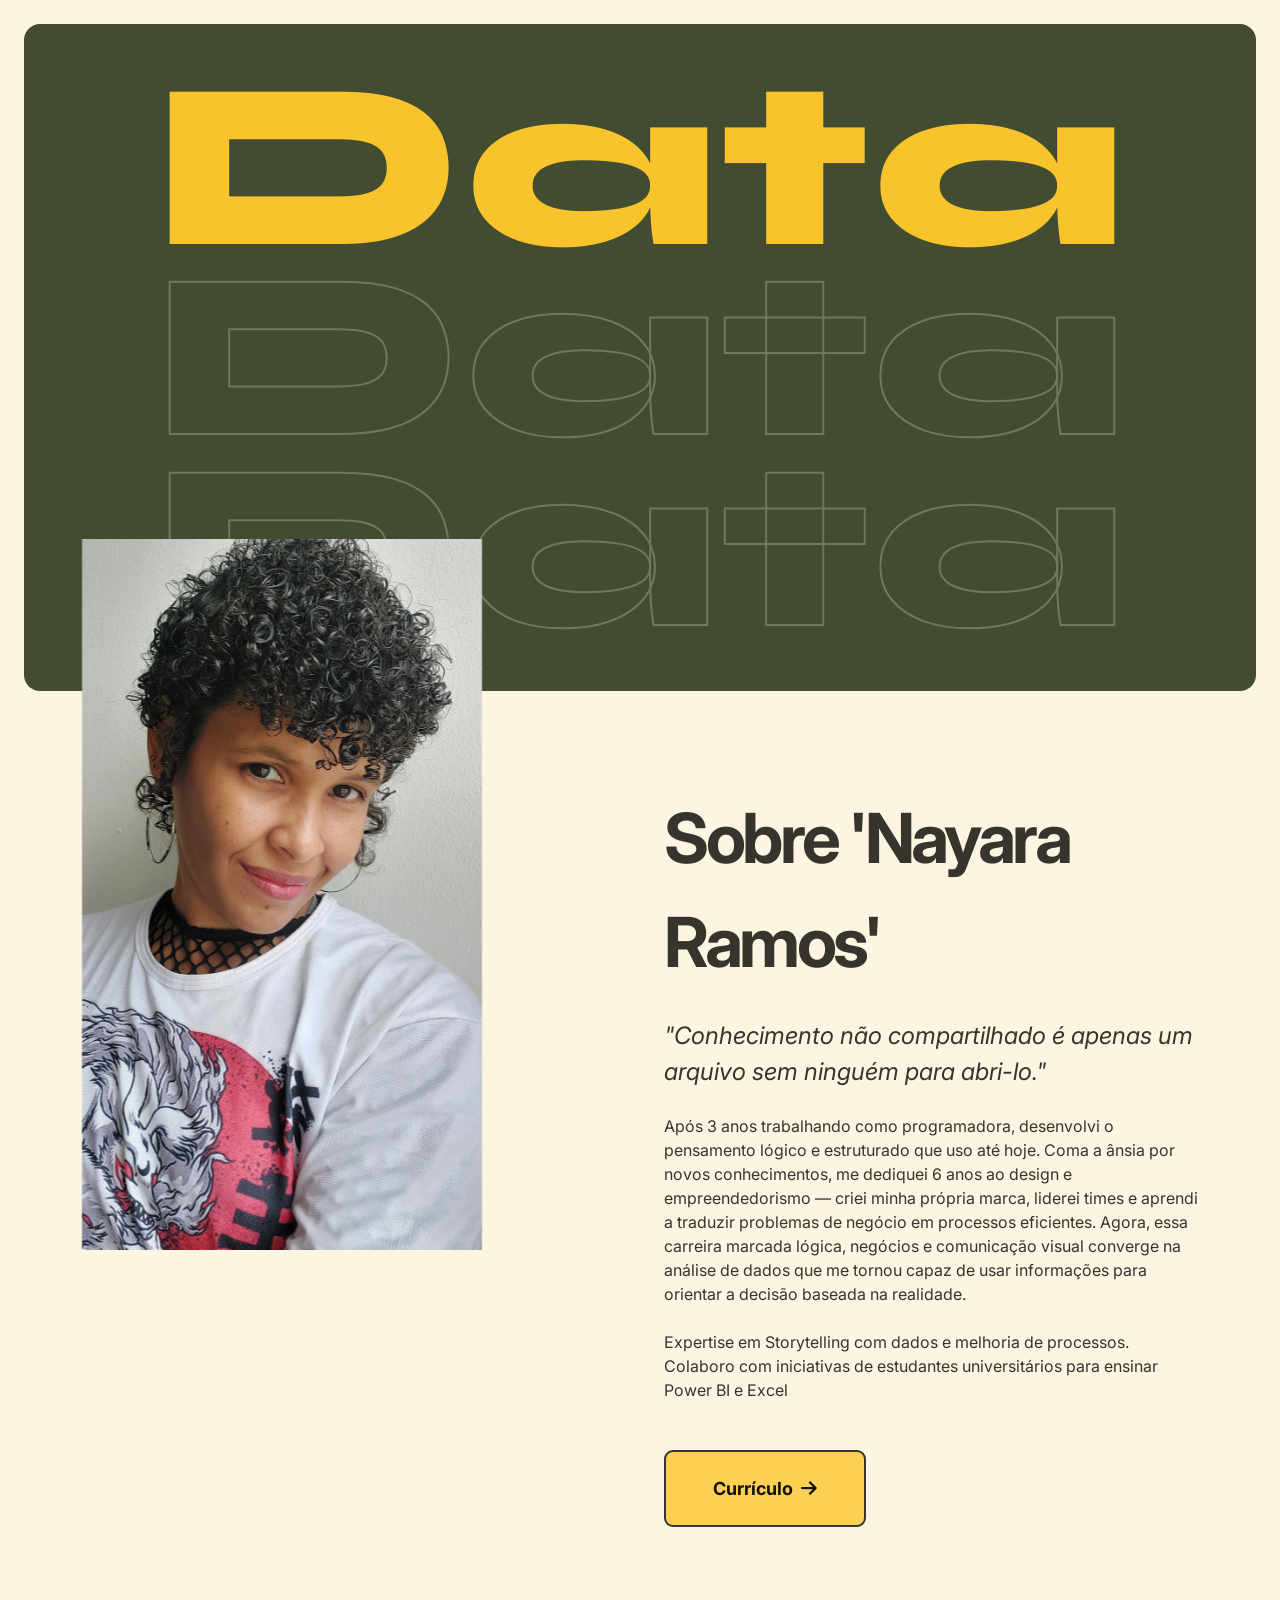
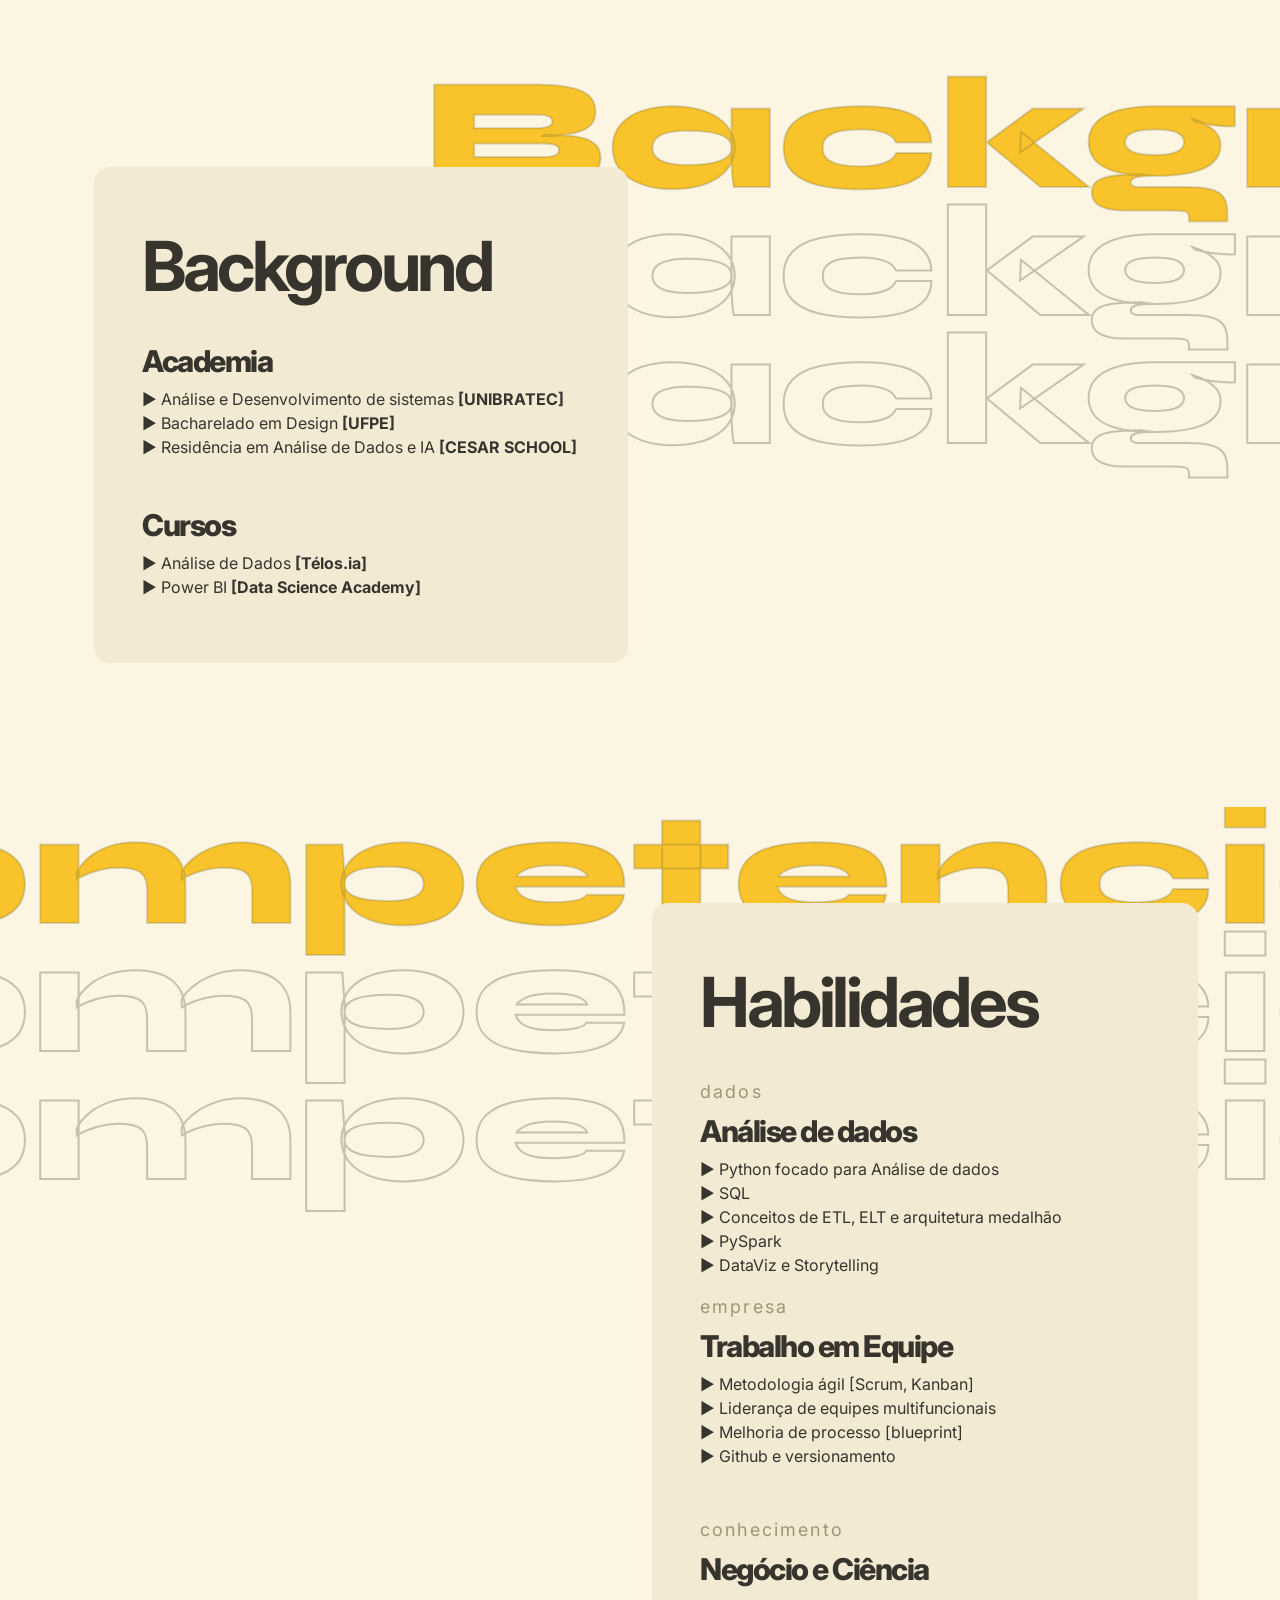
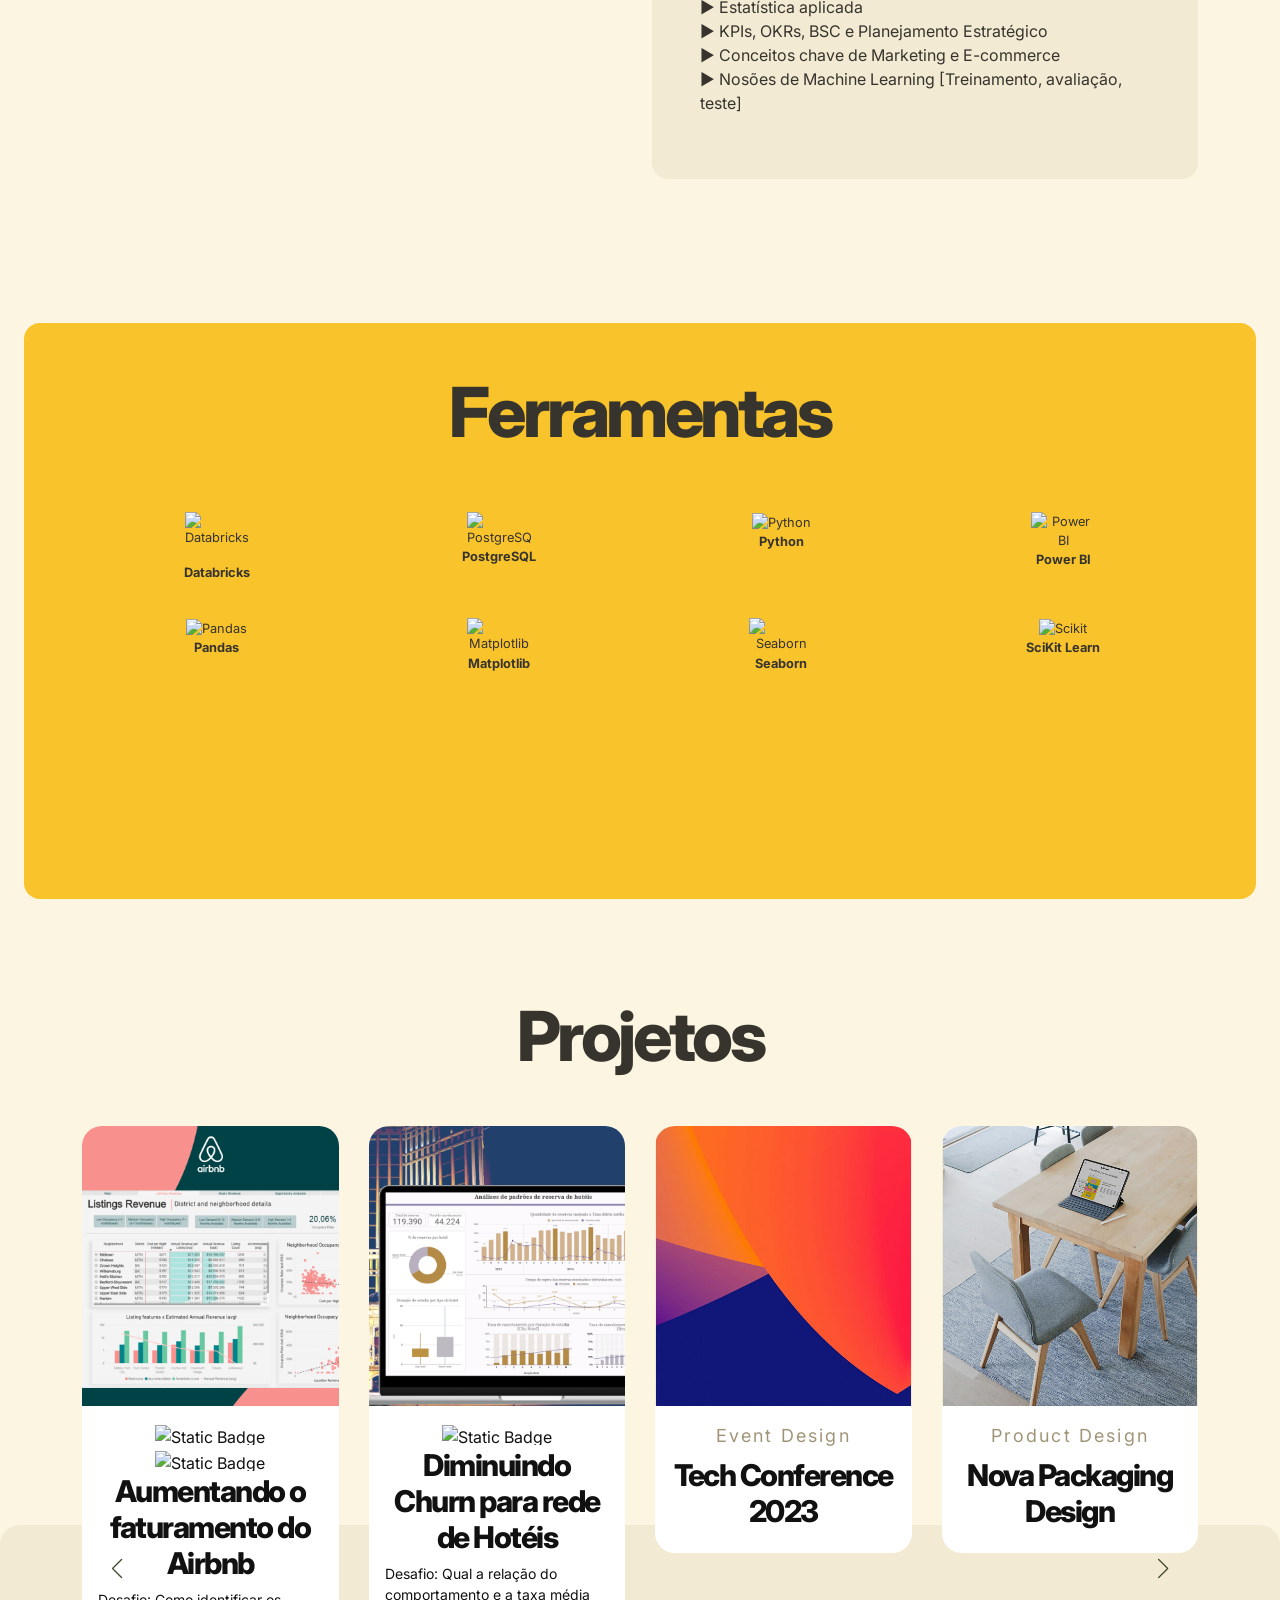
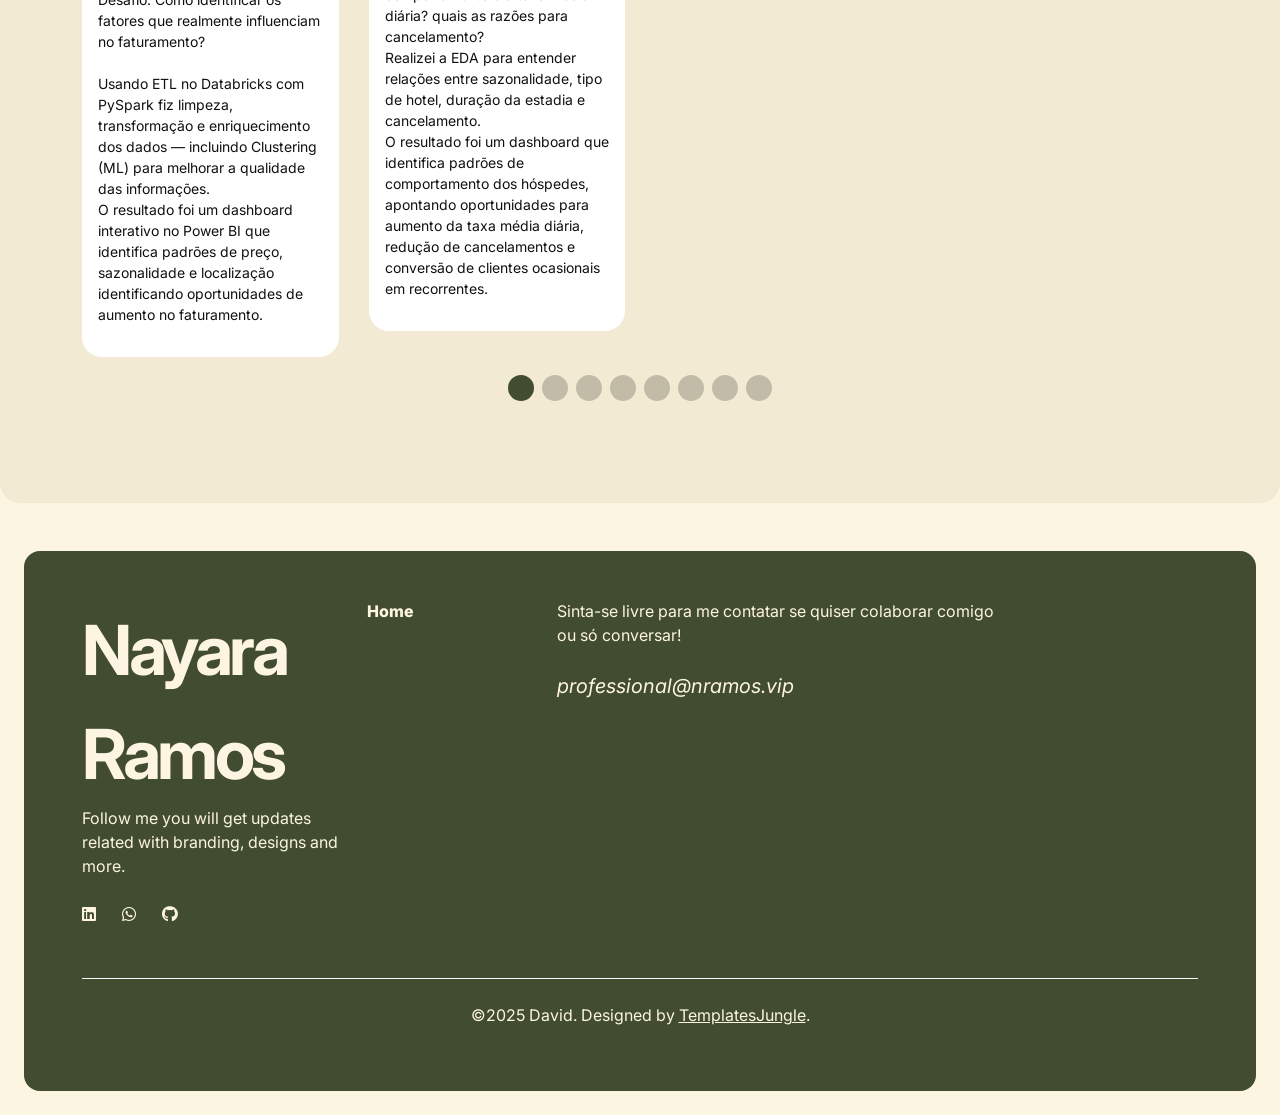
==== index.html @ 445b3ed4 "Update index.html" ====
<!DOCTYPE html>
<html lang="en">

<head>
  <meta charset="utf-8" />
  <meta name="viewport" content="width=device-width, initial-scale=1" />
  <title>Nayara Ramos - Portfolio de dados</title>
  <!-- Bootstrap CSS -->
  <link href="https://cdn.jsdelivr.net/npm/bootstrap@5.3.0/dist/css/bootstrap.min.css" rel="stylesheet" />
  <!-- Google Fonts -->
  <link href="https://fonts.googleapis.com/css2?family=Syne:wght@800&family=Inter:wght@400;600;700;800&display=swap"
    rel="stylesheet" />
  <!-- Font Awesome for icons -->
  <link rel="stylesheet" href="https://cdnjs.cloudflare.com/ajax/libs/font-awesome/6.4.0/css/all.min.css" />
  <!-- AOS Animation CSS -->
  <link href="https://unpkg.com/aos@2.3.1/dist/aos.css" rel="stylesheet" />
  <!-- Swiper JS CSS -->
  <link rel="stylesheet" href="https://cdn.jsdelivr.net/npm/swiper@11/swiper-bundle.min.css" />
  <!-- custom style CSS -->
  <link rel="stylesheet" href="style.css">
</head>


<body>
  <svg xmlns="http://www.w3.org/2000/svg" style="display: none;">
    <symbol xmlns="http://www.w3.org/2000/svg" id="instagram" viewBox="0 0 15 15">
      <path fill="none" stroke="currentColor"
        d="M11 3.5h1M4.5.5h6a4 4 0 0 1 4 4v6a4 4 0 0 1-4 4h-6a4 4 0 0 1-4-4v-6a4 4 0 0 1 4-4Zm3 10a3 3 0 1 1 0-6a3 3 0 0 1 0 6Z" />
    </symbol>
    <symbol xmlns="http://www.w3.org/2000/svg" id="facebook" viewBox="0 0 15 15">
      <path fill="none" stroke="currentColor"
        d="M7.5 14.5a7 7 0 1 1 0-14a7 7 0 0 1 0 14Zm0 0v-8a2 2 0 0 1 2-2h.5m-5 4h5" />
    </symbol>
    <symbol xmlns="http://www.w3.org/2000/svg" id="twitter" viewBox="0 0 15 15">
      <path fill="currentColor"
        d="m14.478 1.5l.5-.033a.5.5 0 0 0-.871-.301l.371.334Zm-.498 2.959a.5.5 0 1 0-1 0h1Zm-6.49.082h-.5h.5Zm0 .959h.5h-.5Zm-6.99 7V12a.5.5 0 0 0-.278.916L.5 12.5Zm.998-11l.469-.175a.5.5 0 0 0-.916-.048l.447.223Zm3.994 9l.354.353a.5.5 0 0 0-.195-.827l-.159.474Zm7.224-8.027l-.37.336l.18.199l.265-.04l-.075-.495Zm1.264-.94c.051.778.003 1.25-.123 1.606c-.122.345-.336.629-.723 1l.692.722c.438-.42.776-.832.974-1.388c.193-.546.232-1.178.177-2.006l-.998.066Zm0 3.654V4.46h-1v.728h1Zm-6.99-.646V5.5h1v-.959h-1Zm0 .959V6h1v-.5h-1ZM10.525 1a3.539 3.539 0 0 0-3.537 3.541h1A2.539 2.539 0 0 1 10.526 2V1Zm2.454 4.187C12.98 9.503 9.487 13 5.18 13v1c4.86 0 8.8-3.946 8.8-8.813h-1ZM1.03 1.675C1.574 3.127 3.614 6 7.49 6V5C4.174 5 2.421 2.54 1.966 1.325l-.937.35Zm.021-.398C.004 3.373-.157 5.407.604 7.139c.759 1.727 2.392 3.055 4.73 3.835l.317-.948c-2.155-.72-3.518-1.892-4.132-3.29c-.612-1.393-.523-3.11.427-5.013l-.895-.446Zm4.087 8.87C4.536 10.75 2.726 12 .5 12v1c2.566 0 4.617-1.416 5.346-2.147l-.708-.706Zm7.949-8.009A3.445 3.445 0 0 0 10.526 1v1c.721 0 1.37.311 1.82.809l.74-.671Zm-.296.83a3.513 3.513 0 0 0 2.06-1.134l-.744-.668a2.514 2.514 0 0 1-1.466.813l.15.989ZM.222 12.916C1.863 14.01 3.583 14 5.18 14v-1c-1.63 0-3.048-.011-4.402-.916l-.556.832Z" />
    </symbol>
    <symbol xmlns="http://www.w3.org/2000/svg" id="pinterest" viewBox="0 0 15 15">
      <path fill="none" stroke="currentColor"
        d="m4.5 13.5l3-7m-3.236 3a2.989 2.989 0 0 1-.764-2V7A3.5 3.5 0 0 1 7 3.5h1A3.5 3.5 0 0 1 11.5 7v.5a3 3 0 0 1-3 3a2.081 2.081 0 0 1-1.974-1.423L6.5 9m1 5.5a7 7 0 1 1 0-14a7 7 0 0 1 0 14Z" />
    </symbol>
    <symbol xmlns="http://www.w3.org/2000/svg" id="youtube" viewBox="0 0 15 15">
      <path fill="currentColor"
        d="m1.61 12.738l-.104.489l.105-.489Zm11.78 0l.104.489l-.105-.489Zm0-10.476l.104-.489l-.105.489Zm-11.78 0l.106.489l-.105-.489ZM6.5 5.5l.277-.416A.5.5 0 0 0 6 5.5h.5Zm0 4H6a.5.5 0 0 0 .777.416L6.5 9.5Zm3-2l.277.416a.5.5 0 0 0 0-.832L9.5 7.5ZM0 3.636v7.728h1V3.636H0Zm15 7.728V3.636h-1v7.728h1ZM1.506 13.227c3.951.847 8.037.847 11.988 0l-.21-.978a27.605 27.605 0 0 1-11.568 0l-.21.978ZM13.494 1.773a28.606 28.606 0 0 0-11.988 0l.21.978a27.607 27.607 0 0 1 11.568 0l.21-.978ZM15 3.636c0-.898-.628-1.675-1.506-1.863l-.21.978c.418.09.716.458.716.885h1Zm-1 7.728a.905.905 0 0 1-.716.885l.21.978A1.905 1.905 0 0 0 15 11.364h-1Zm-14 0c0 .898.628 1.675 1.506 1.863l.21-.978A.905.905 0 0 1 1 11.364H0Zm1-7.728c0-.427.298-.796.716-.885l-.21-.978A1.905 1.905 0 0 0 0 3.636h1ZM6 5.5v4h1v-4H6Zm.777 4.416l3-2l-.554-.832l-3 2l.554.832Zm3-2.832l-3-2l-.554.832l3 2l.554-.832Z" />
    </symbol>
    <symbol xmlns="http://www.w3.org/2000/svg" id="dribble" viewBox="0 0 15 15">
      <path fill="none" stroke="currentColor" stroke-linecap="round" stroke-linejoin="round"
        d="M4.839 1.024c3.346 4.041 5.096 7.922 5.704 12.782M.533 6.82c5.985-.138 9.402-1.083 11.97-4.216M2.7 12.594c3.221-4.902 7.171-5.65 11.755-4.293M14.5 7.5a7 7 0 1 0-14 0a7 7 0 0 0 14 0Z" />
    </symbol>
    <symbol xmlns="http://www.w3.org/2000/svg" id="calendar" viewBox="0 0 24 24">
      <g fill="none" stroke="currentColor" stroke-linecap="round" stroke-linejoin="round" stroke-width="2">
        <rect width="20" height="18" x="2" y="4" rx="4" />
        <path d="M8 2v4m8-4v4M2 10h20" />
      </g>
    </symbol>
    <symbol xmlns="http://www.w3.org/2000/svg" id="shopping-bag" viewBox="0 0 24 24">
      <g fill="none" stroke="currentColor" stroke-linecap="round" stroke-linejoin="round" stroke-width="2">
        <path
          d="M3.977 9.84A2 2 0 0 1 5.971 8h12.058a2 2 0 0 1 1.994 1.84l.803 10A2 2 0 0 1 18.833 22H5.167a2 2 0 0 1-1.993-2.16l.803-10Z" />
        <path d="M16 11V6a4 4 0 0 0-4-4v0a4 4 0 0 0-4 4v5" />
      </g>
    </symbol>
    <symbol xmlns="http://www.w3.org/2000/svg" id="gift" viewBox="0 0 24 24">
      <g fill="none" stroke="currentColor" stroke-linecap="round" stroke-linejoin="round" stroke-width="2">
        <rect width="18" height="14" x="3" y="8" rx="2" />
        <path d="M12 5a3 3 0 1 0-3 3m6 0a3 3 0 1 0-3-3m0 0v17m9-7H3" />
      </g>
    </symbol>
    <symbol xmlns="http://www.w3.org/2000/svg" id="arrow-cycle" viewBox="0 0 24 24">
      <g fill="none" stroke="currentColor" stroke-linecap="round" stroke-linejoin="round" stroke-width="2">
        <path
          d="M22 12c0 6-4.39 10-9.806 10C7.792 22 4.24 19.665 3 16m-1-4C2 6 6.39 2 11.806 2C16.209 2 19.76 4.335 21 8" />
        <path d="m7 17l-4-1l-1 4M17 7l4 1l1-4" />
      </g>
    </symbol>
    <symbol xmlns="http://www.w3.org/2000/svg" id="link" viewBox="0 0 24 24">
      <path fill="currentColor"
        d="M12 19a1 1 0 1 0-1-1a1 1 0 0 0 1 1Zm5 0a1 1 0 1 0-1-1a1 1 0 0 0 1 1Zm0-4a1 1 0 1 0-1-1a1 1 0 0 0 1 1Zm-5 0a1 1 0 1 0-1-1a1 1 0 0 0 1 1Zm7-12h-1V2a1 1 0 0 0-2 0v1H8V2a1 1 0 0 0-2 0v1H5a3 3 0 0 0-3 3v14a3 3 0 0 0 3 3h14a3 3 0 0 0 3-3V6a3 3 0 0 0-3-3Zm1 17a1 1 0 0 1-1 1H5a1 1 0 0 1-1-1v-9h16Zm0-11H4V6a1 1 0 0 1 1-1h1v1a1 1 0 0 0 2 0V5h8v1a1 1 0 0 0 2 0V5h1a1 1 0 0 1 1 1ZM7 15a1 1 0 1 0-1-1a1 1 0 0 0 1 1Zm0 4a1 1 0 1 0-1-1a1 1 0 0 0 1 1Z" />
    </symbol>
    <symbol xmlns="http://www.w3.org/2000/svg" id="arrow-left" viewBox="0 0 24 24">
      <path fill="currentColor"
        d="M17 11H9.41l3.3-3.29a1 1 0 1 0-1.42-1.42l-5 5a1 1 0 0 0-.21.33a1 1 0 0 0 0 .76a1 1 0 0 0 .21.33l5 5a1 1 0 0 0 1.42 0a1 1 0 0 0 0-1.42L9.41 13H17a1 1 0 0 0 0-2Z" />
    </symbol>
    <symbol xmlns="http://www.w3.org/2000/svg" id="arrow-right" viewBox="0 0 24 24">
      <path fill="currentColor"
        d="M17.92 11.62a1 1 0 0 0-.21-.33l-5-5a1 1 0 0 0-1.42 1.42l3.3 3.29H7a1 1 0 0 0 0 2h7.59l-3.3 3.29a1 1 0 0 0 0 1.42a1 1 0 0 0 1.42 0l5-5a1 1 0 0 0 .21-.33a1 1 0 0 0 0-.76Z" />
    </symbol>
    <symbol xmlns="http://www.w3.org/2000/svg" id="play" viewBox="0 0 24 24">
      <g fill="none" fill-rule="evenodd">
        <path
          d="M24 0v24H0V0h24ZM12.593 23.258l-.011.002l-.071.035l-.02.004l-.014-.004l-.071-.035c-.01-.004-.019-.001-.024.005l-.004.01l-.017.428l.005.02l.01.013l.104.074l.015.004l.012-.004l.104-.074l.012-.016l.004-.017l-.017-.427c-.002-.01-.009-.017-.017-.018Zm.265-.113l-.013.002l-.185.093l-.01.01l-.003.011l.018.43l.005.012l.008.007l.201.093c.012.004.023 0 .029-.008l.004-.014l-.034-.614c-.003-.012-.01-.02-.02-.022Zm-.715.002a.023.023 0 0 0-.027.006l-.006.014l-.034.614c0 .012.007.02.017.024l.015-.002l.201-.093l.01-.008l.004-.011l.017-.43l-.003-.012l-.01-.01l-.184-.092Z" />
        <path fill="currentColor"
          d="M5.669 4.76a1.469 1.469 0 0 1 2.04-1.177c1.062.454 3.442 1.533 6.462 3.276c3.021 1.744 5.146 3.267 6.069 3.958c.788.591.79 1.763.001 2.356c-.914.687-3.013 2.19-6.07 3.956c-3.06 1.766-5.412 2.832-6.464 3.28c-.906.387-1.92-.2-2.038-1.177c-.138-1.142-.396-3.735-.396-7.237c0-3.5.257-6.092.396-7.235Z" />
      </g>
    </symbol>
    <symbol xmlns="http://www.w3.org/2000/svg" id="category" viewBox="0 0 24 24">
      <path fill="currentColor"
        d="M19 5.5h-6.28l-.32-1a3 3 0 0 0-2.84-2H5a3 3 0 0 0-3 3v13a3 3 0 0 0 3 3h14a3 3 0 0 0 3-3v-10a3 3 0 0 0-3-3Zm1 13a1 1 0 0 1-1 1H5a1 1 0 0 1-1-1v-13a1 1 0 0 1 1-1h4.56a1 1 0 0 1 .95.68l.54 1.64a1 1 0 0 0 .95.68h7a1 1 0 0 1 1 1Z" />
    </symbol>
    <symbol xmlns="http://www.w3.org/2000/svg" id="calendar" viewBox="0 0 24 24">
      <path fill="currentColor"
        d="M19 4h-2V3a1 1 0 0 0-2 0v1H9V3a1 1 0 0 0-2 0v1H5a3 3 0 0 0-3 3v12a3 3 0 0 0 3 3h14a3 3 0 0 0 3-3V7a3 3 0 0 0-3-3Zm1 15a1 1 0 0 1-1 1H5a1 1 0 0 1-1-1v-7h16Zm0-9H4V7a1 1 0 0 1 1-1h2v1a1 1 0 0 0 2 0V6h6v1a1 1 0 0 0 2 0V6h2a1 1 0 0 1 1 1Z" />
    </symbol>
    <symbol xmlns="http://www.w3.org/2000/svg" id="heart" viewBox="0 0 24 24">
      <path fill="currentColor"
        d="M20.16 4.61A6.27 6.27 0 0 0 12 4a6.27 6.27 0 0 0-8.16 9.48l7.45 7.45a1 1 0 0 0 1.42 0l7.45-7.45a6.27 6.27 0 0 0 0-8.87Zm-1.41 7.46L12 18.81l-6.75-6.74a4.28 4.28 0 0 1 3-7.3a4.25 4.25 0 0 1 3 1.25a1 1 0 0 0 1.42 0a4.27 4.27 0 0 1 6 6.05Z" />
    </symbol>
    <symbol xmlns="http://www.w3.org/2000/svg" id="plus" viewBox="0 0 24 24">
      <path fill="currentColor" d="M19 11h-6V5a1 1 0 0 0-2 0v6H5a1 1 0 0 0 0 2h6v6a1 1 0 0 0 2 0v-6h6a1 1 0 0 0 0-2Z" />
    </symbol>
    <symbol xmlns="http://www.w3.org/2000/svg" id="minus" viewBox="0 0 24 24">
      <path fill="currentColor" d="M19 11H5a1 1 0 0 0 0 2h14a1 1 0 0 0 0-2Z" />
    </symbol>
    <symbol xmlns="http://www.w3.org/2000/svg" id="cart" viewBox="0 0 24 24">
      <path fill="currentColor"
        d="M8.5 19a1.5 1.5 0 1 0 1.5 1.5A1.5 1.5 0 0 0 8.5 19ZM19 16H7a1 1 0 0 1 0-2h8.491a3.013 3.013 0 0 0 2.885-2.176l1.585-5.55A1 1 0 0 0 19 5H6.74a3.007 3.007 0 0 0-2.82-2H3a1 1 0 0 0 0 2h.921a1.005 1.005 0 0 1 .962.725l.155.545v.005l1.641 5.742A3 3 0 0 0 7 18h12a1 1 0 0 0 0-2Zm-1.326-9l-1.22 4.274a1.005 1.005 0 0 1-.963.726H8.754l-.255-.892L7.326 7ZM16.5 19a1.5 1.5 0 1 0 1.5 1.5a1.5 1.5 0 0 0-1.5-1.5Z" />
    </symbol>
    <symbol xmlns="http://www.w3.org/2000/svg" id="check" viewBox="0 0 24 24">
      <path fill="currentColor"
        d="M18.71 7.21a1 1 0 0 0-1.42 0l-7.45 7.46l-3.13-3.14A1 1 0 1 0 5.29 13l3.84 3.84a1 1 0 0 0 1.42 0l8.16-8.16a1 1 0 0 0 0-1.47Z" />
    </symbol>
    <symbol xmlns="http://www.w3.org/2000/svg" id="trash" viewBox="0 0 24 24">
      <path fill="currentColor"
        d="M10 18a1 1 0 0 0 1-1v-6a1 1 0 0 0-2 0v6a1 1 0 0 0 1 1ZM20 6h-4V5a3 3 0 0 0-3-3h-2a3 3 0 0 0-3 3v1H4a1 1 0 0 0 0 2h1v11a3 3 0 0 0 3 3h8a3 3 0 0 0 3-3V8h1a1 1 0 0 0 0-2ZM10 5a1 1 0 0 1 1-1h2a1 1 0 0 1 1 1v1h-4Zm7 14a1 1 0 0 1-1 1H8a1 1 0 0 1-1-1V8h10Zm-3-1a1 1 0 0 0 1-1v-6a1 1 0 0 0-2 0v6a1 1 0 0 0 1 1Z" />
    </symbol>
    <symbol xmlns="http://www.w3.org/2000/svg" id="star-outline" viewBox="0 0 15 15">
      <path fill="none" stroke="currentColor" stroke-linecap="round" stroke-linejoin="round"
        d="M7.5 9.804L5.337 11l.413-2.533L4 6.674l2.418-.37L7.5 4l1.082 2.304l2.418.37l-1.75 1.793L9.663 11L7.5 9.804Z" />
    </symbol>
    <symbol xmlns="http://www.w3.org/2000/svg" id="star-solid" viewBox="0 0 15 15">
      <path fill="currentColor"
        d="M7.953 3.788a.5.5 0 0 0-.906 0L6.08 5.85l-2.154.33a.5.5 0 0 0-.283.843l1.574 1.613l-.373 2.284a.5.5 0 0 0 .736.518l1.92-1.063l1.921 1.063a.5.5 0 0 0 .736-.519l-.373-2.283l1.574-1.613a.5.5 0 0 0-.283-.844L8.921 5.85l-.968-2.062Z" />
    </symbol>
    <symbol xmlns="http://www.w3.org/2000/svg" id="search" viewBox="0 0 24 24">
      <path fill="currentColor"
        d="M21.71 20.29L18 16.61A9 9 0 1 0 16.61 18l3.68 3.68a1 1 0 0 0 1.42 0a1 1 0 0 0 0-1.39ZM11 18a7 7 0 1 1 7-7a7 7 0 0 1-7 7Z" />
    </symbol>
    <symbol xmlns="http://www.w3.org/2000/svg" id="user" viewBox="0 0 24 24">
      <path fill="currentColor"
        d="M15.71 12.71a6 6 0 1 0-7.42 0a10 10 0 0 0-6.22 8.18a1 1 0 0 0 2 .22a8 8 0 0 1 15.9 0a1 1 0 0 0 1 .89h.11a1 1 0 0 0 .88-1.1a10 10 0 0 0-6.25-8.19ZM12 12a4 4 0 1 1 4-4a4 4 0 0 1-4 4Z" />
    </symbol>
    <symbol xmlns="http://www.w3.org/2000/svg" id="close" viewBox="0 0 15 15">
      <path fill="currentColor"
        d="M7.953 3.788a.5.5 0 0 0-.906 0L6.08 5.85l-2.154.33a.5.5 0 0 0-.283.843l1.574 1.613l-.373 2.284a.5.5 0 0 0 .736.518l1.92-1.063l1.921 1.063a.5.5 0 0 0 .736-.519l-.373-2.283l1.574-1.613a.5.5 0 0 0-.283-.844L8.921 5.85l-.968-2.062Z" />
    </symbol>
    <symbol xmlns="http://www.w3.org/2000/svg" id="quote" viewBox="0 0 448 512">
      <path fill="currentColor"
        d="M0 216C0 149.7 53.7 96 120 96h8c17.7 0 32 14.3 32 32s-14.3 32-32 32h-8c-30.9 0-56 25.1-56 56v8h64c35.3 0 64 28.7 64 64v64c0 35.3-28.7 64-64 64H64c-35.3 0-64-28.7-64-64V216zm256 0c0-66.3 53.7-120 120-120h8c17.7 0 32 14.3 32 32s-14.3 32-32 32h-8c-30.9 0-56 25.1-56 56v8h64c35.3 0 64 28.7 64 64v64c0 35.3-28.7 64-64 64h-64c-35.3 0-64-28.7-64-64V216z" />
    </symbol>
    <symbol xmlns="http://www.w3.org/2000/svg" id="folder" viewBox="0 0 18 18" fill="none">
      <path
        d="M14.0946 4.04689H9.56953L9.33895 3.3259C9.18947 2.90285 8.9122 2.53678 8.54555 2.27842C8.1789 2.02006 7.74102 1.8822 7.29258 1.88393H4.00687C3.43356 1.88393 2.88374 2.11181 2.47835 2.51744C2.07296 2.92308 1.84521 3.47324 1.84521 4.04689V13.4197C1.84521 13.9934 2.07296 14.5435 2.47835 14.9492C2.88374 15.3548 3.43356 15.5827 4.00687 15.5827H14.0946C14.6679 15.5827 15.2177 15.3548 15.6231 14.9492C16.0285 14.5435 16.2562 13.9934 16.2562 13.4197V6.20985C16.2562 5.6362 16.0285 5.08604 15.6231 4.68041C15.2177 4.27477 14.6679 4.04689 14.0946 4.04689ZM14.8151 13.4197C14.8151 13.6109 14.7392 13.7943 14.6041 13.9295C14.469 14.0648 14.2857 14.1407 14.0946 14.1407H4.00687C3.81577 14.1407 3.63249 14.0648 3.49736 13.9295C3.36223 13.7943 3.28632 13.6109 3.28632 13.4197V4.04689C3.28632 3.85567 3.36223 3.67229 3.49736 3.53707C3.63249 3.40186 3.81577 3.3259 4.00687 3.3259H7.29258C7.44364 3.32551 7.591 3.37264 7.71384 3.46061C7.83667 3.54859 7.92877 3.67297 7.97711 3.81617L8.3662 4.99859C8.41454 5.1418 8.50664 5.26618 8.62947 5.35415C8.75231 5.44213 8.89967 5.48925 9.05073 5.48886H14.0946C14.2857 5.48886 14.469 5.56483 14.6041 5.70004C14.7392 5.83525 14.8151 6.01863 14.8151 6.20985V13.4197Z"
        fill="black" />
    </symbol>
    <symbol xmlns="http://www.w3.org/2000/svg" id="clock" viewBox="0 0 18 18" fill="none">
      <path
        d="M11.0931 9.19042L9.58134 8.3173V5.12838C9.58134 4.93716 9.50543 4.75377 9.3703 4.61856C9.23517 4.48335 9.05189 4.40739 8.86079 4.40739C8.66969 4.40739 8.48641 4.48335 8.35128 4.61856C8.21615 4.75377 8.14024 4.93716 8.14024 5.12838V8.73331C8.14024 8.85987 8.17354 8.9842 8.23678 9.0938C8.30002 9.2034 8.39098 9.29441 8.50051 9.35769L10.3725 10.4392C10.4545 10.4873 10.5452 10.5186 10.6393 10.5315C10.7335 10.5444 10.8292 10.5385 10.9211 10.5142C11.013 10.4899 11.0991 10.4477 11.1746 10.3899C11.2501 10.3322 11.3134 10.26 11.3609 10.1777C11.4084 10.0953 11.4392 10.0044 11.4515 9.91012C11.4637 9.81583 11.4572 9.72004 11.4323 9.62828C11.4074 9.53652 11.3646 9.45059 11.3064 9.37544C11.2482 9.3003 11.1757 9.23741 11.0931 9.19042ZM8.86079 1.52344C7.43567 1.52344 6.04256 1.94629 4.85762 2.73852C3.67268 3.53075 2.74913 4.65678 2.20376 5.97421C1.6584 7.29165 1.5157 8.74131 1.79373 10.1399C2.07175 11.5385 2.75801 12.8231 3.76572 13.8315C4.77343 14.8398 6.05733 15.5265 7.45506 15.8047C8.8528 16.0828 10.3016 15.9401 11.6182 15.3944C12.9349 14.8487 14.0602 13.9246 14.852 12.7389C15.6437 11.5532 16.0663 10.1593 16.0663 8.73331C16.0642 6.82178 15.3044 4.98914 13.9535 3.63748C12.6027 2.28582 10.7712 1.52554 8.86079 1.52344ZM8.86079 14.5012C7.7207 14.5012 6.60621 14.1629 5.65826 13.5291C4.7103 12.8954 3.97146 11.9945 3.53517 10.9406C3.09887 9.88665 2.98472 8.72691 3.20714 7.60805C3.42956 6.48919 3.97857 5.46145 4.78474 4.65479C5.5909 3.84814 6.61802 3.2988 7.73621 3.07624C8.8544 2.85369 10.0134 2.96791 11.0667 3.40447C12.12 3.84103 13.0203 4.58031 13.6537 5.52884C14.2871 6.47737 14.6252 7.59253 14.6252 8.73331C14.6233 10.2625 14.0154 11.7284 12.9347 12.8097C11.8541 13.891 10.389 14.4993 8.86079 14.5012Z"
        fill="black" />
    </symbol>
  </svg>
  <!-- Fullscreen Menu Overlay -->
  <!-- <div id="fullscreenMenu" class="fullscreen-menu-overlay">
    <div class="container h-100">
      <div class="row h-100 align-items-center">
        <div class="col-lg-7">
          <button id="closeMenuBtn" class="close-menu-btn position-absolute top-0 end-0 m-4">
            <i class="fas fa-times fs-1"></i>
          </button>

         <nav class="fullscreen-menu-nav">
            <ul class="list-unstyled">
              <li><a href="index.html" class="menu-link">Home</a></li>
              <li><a href="portfolio.html" class="menu-link">Portfolio</a> <span class="badge bg-warning">PRO</span></li>
              <li><a href="blog.html" class="menu-link">Blog</a> <span class="badge bg-warning">PRO</span></li>
              <li><a href="single-portfolio.html" class="menu-link">Single Portfolio</a> <span class="badge bg-warning">PRO</span></li>
              <li><a href="single-post.html" class="menu-link">Single Post</a> <span class="badge bg-warning">PRO</span></li>
              <li><a href="styles.html" class="menu-link">Styles</a> <span class="badge bg-warning">PRO</span></li>
              <li><a href="contact.html" class="menu-link">Contact</a> <span class="badge bg-warning">PRO</span></li>
            </ul>
          </nav>

          <div class="menu-social-links mt-5">
            <a href="#" class="social-link"><i class="fab fa-twitter"></i></a>
            <a href="#" class="social-link"><i class="fab fa-instagram"></i></a>
            <a href="#" class="social-link"><i class="fab fa-linkedin"></i></a>
            <a href="#" class="social-link"><i class="fab fa-dribbble"></i></a>
          </div>
        </div>
        <div class="col-lg-5 text-white py-3">
            <p class="fs-3">Lorem ipsum dolor sit, amet consectetur adipisicing elit. Facere temporibus modi a? Modi natus blanditiis illo sint excepturi provident fugit nulla, atque officia ex, veniam rerum odio autem vitae libero.</p>
            <p>
              33 Argyll Road, Llandegwning <br>
               +44 079 7789 3440 <br>
              LL53 1PH <br>
              United Kingdom
            </p>
        </div>
			-->
        </div>
      </div>
    </div>
  </div>

  <!-- Header/Hero Section -->
  <header class="position-relative">
    <div class="bg-dark-custom p-2 p-lg-5 m-3 m-lg-4 rounded-4">

     <!--  <nav class="d-flex justify-content-between">
        <div class="text-light-custom content-title fw-bold" data-aos="fade-right" data-aos-duration="1000">Nayara Ramos</div>

        <button class="menu-toggle-btn btn d-flex align-items-center gap-2" data-aos="fade-left"
          data-aos-duration="1000">
          <span class="text-light-custom fw-bold">MENU</span>
          <i class="fas fa-bars text-light-custom"></i>
        </button> -->
      </nav>

      <div class="w-100 text-center overflow-hidden">
        <div class="syne-font hero-title text-yellow" data-aos="fade-up">Data</div>
        <div class="syne-font hero-title hero-bg-text" data-aos="fade-up" data-aos-delay="200">Data</div>
        <div class="syne-font hero-title hero-bg-text" data-aos="fade-up" data-aos-delay="400">Data</div>
      </div>
<!-- 
      <div class="banner-content">
        <div class="container">
          <div class="row g-lg-5">
            <div class="col-md-6"></div>
            <div class="col-md-6">
              <div data-aos="text-reveal-up" data-aos-delay="1000"
                class="text-animation m-0 bg-primary-subtle p-4 p-lg-5 rounded-3">
                <div class="swiper servicesSwiper">
                  <div class="swiper-wrapper">
                    <div class="swiper-slide">
                      <div class="text-light-custom content-title fw-bold">UI/UX Design</div>
                      <p class="text-light-custom mb-4">
                        Creating user-friendly digital experiences that engage and delight users. My UI/UX design
                        services
                        include custom designs that are visually appealing, intuitive, and optimized for performance.
                      </p>
                    </div>
                    <div class="swiper-slide">
                      <div class="text-light-custom content-title fw-bold">UI/UX Design</div>
                      <p class="text-light-custom mb-4">
                        Creating user-friendly digital experiences that engage and delight users. My UI/UX design
                        services
                        include custom designs that are visually appealing, intuitive, and optimized for performance.
                      </p>
                    </div>
                    <div class="swiper-slide">
                      <div class="text-light-custom content-title fw-bold">UI/UX Design</div>
                      <p class="text-light-custom mb-4">
                        Creating user-friendly digital experiences that engage and delight users. My UI/UX design
                        services
                        include custom designs that are visually appealing, intuitive, and optimized for performance.
                      </p>
                    </div>
                  </div>
                  <div class="swiper-pagination text-start"></div>
                </div>
              </div>

            </div>
          </div>
        </div>
      </div>
    </div> -->

  </header>

  <!-- About Section -->
  <section class="py-5 my-5 position-relative">
    <div class="container">
      <div class="row g-lg-5">
        <div class="banner-image col-md-6" data-aos="clip-bottom" data-aos-duration="1000">
          <img src="images/nayara_ramos.jpg" class="img-fluid about-pic" alt="Nayara Ramos" />
        </div>
        <div class="col-md-6" data-aos="clip-top" data-aos-delay="1000">
          <div class="content-title mb-4 fw-bold">Sobre 'Nayara Ramos'</div>
          <blockquote class="fst-italic fs-4 mb-4">
            "Conhecimento não compartilhado é apenas um arquivo sem ninguém para abri-lo."
          </blockquote>
          <p class="mb-4">
           Após 3 anos trabalhando como programadora, desenvolvi o pensamento lógico e estruturado
            que uso até hoje. Coma a ânsia por novos conhecimentos, me dediquei 6 anos ao design e empreendedorismo
            — criei minha própria marca, liderei times e aprendi a traduzir problemas de negócio em processos eficientes.
            Agora, essa carreira marcada lógica, negócios e comunicação visual converge na análise de dados que me tornou
            capaz de usar informações para orientar a decisão baseada na realidade.
          </p>
          <p class="mb-5">
            Expertise em Storytelling com dados e melhoria de processos.
            <br />Colaboro com iniciativas de estudantes universitários para ensinar Power BI e Excel
          </p>
          <button class="btn btn-custom d-flex align-items-center gap-2" href="https://drive.google.com/file/d/11LCPzGQtro7lqoMaYhSmVkA0lXb9cQxq/view?usp=sharing">
            <span>Currículo</span>
            <i class="fas fa-arrow-right"></i>
          </button>
        </div>
      </div>
    </div>
  </section>

  <!-- Experiences Section -->
  <section class="py-5 my-5 position-relative overflow-hidden">
    <div class="container position-relative h-100">
      <div class="position-absolute top-0 start-100 translate-middle-x">
        <div class="syne-font section-title" data-aos="fade-up">Background</div>
        <div class="syne-font section-title section-title-bg" data-aos="fade-up" data-aos-delay="200">Background</div>
        <div class="syne-font section-title section-title-bg" data-aos="fade-up" data-aos-delay="400">Background</div>
      </div>

      <div class="container">
        <div class="row">
          <div class="col-md-6 py-5">

            <div class="bg-light-alt p-5 mt-5 rounded-4 overflow-hidden" data-aos="clip-top" data-aos-delay="1000">
              <div class="content-title mb-4 fw-bold">Background</div>

              <div class="mb-5">
                <h3 class="subtitle mb-2">Academia</h3>
                <p>
                  
  
                  ► Análise e Desenvolvimento de sistemas <b>[UNIBRATEC]</b> <br />
                  ► Bacharelado em Design <b>[UFPE]</b>  <br />
                  ► Residência em Análise de Dados e IA <b>[CESAR SCHOOL]</b>
                </p>
              </div>

              <div>
                <h3 class="subtitle mb-2">Cursos</h3>
                <p>
                  ► Análise de Dados <b>[Télos.ia]</b> <br />
                  ► Power BI <b>[Data Science Academy]</b>
                </p>
              </div>
            </div>

          </div>
          <div class="col-md-6"></div>
        </div>
      </div>

    </div>
  </section>

  <!-- Education Section -->
  <section class="py-5 my-5 position-relative overflow-hidden">
    <div class="container">
      <div class="position-absolute top-0 start-50 translate-middle-x">
        <div class="syne-font section-title" data-aos="fade-up">competencies</div>
        <div class="syne-font section-title section-title-bg" data-aos="fade-up" data-aos-delay="200">competencies</div>
        <div class="syne-font section-title section-title-bg" data-aos="fade-up" data-aos-delay="400">competencies</div>
      </div>

      <div class="row">
        <div class="col-md-6"></div>
        <div class="col-md-6 py-5">
          <div class="bg-light-alt p-5 rounded-4" data-aos="clip-bottom" data-aos-duration="1000">
            <div class="content-title mb-4 fw-bold">Habilidades</div>

            <div class="mb-5">
              <div class="date-text mb-2">dados</div>
              <h3 class="subtitle mb-2">Análise de dados</h3>
              <p>
                 ► Python focado para Análise de dados <br />
                 ► SQL <br />
                 ► Conceitos de ETL, ELT e arquitetura medalhão <br />
                 ► PySpark <br />
                 ► DataViz e Storytelling
              </p>
              <div class="date-text mb-2">empresa</div>
              <h3 class="subtitle mb-2">Trabalho em Equipe</h3>
              <p>
                 ► Metodologia ágil [Scrum, Kanban] <br />
                 ► Liderança de equipes multifuncionais <br />
                 ► Melhoria de processo [blueprint] <br />
                 ► Github e versionamento
              </p>
            </div>
             <div>
              <div class="date-text mb-2">conhecimento</div>
              <h3 class="subtitle mb-2">Negócio e Ciência</h3>
              <p>
                ► Estatística aplicada<br />
                ► KPIs, OKRs, BSC e Planejamento Estratégico <br />
                ► Conceitos chave de Marketing e E-commerce <br />
                ► Nosões de Machine Learning [Treinamento, avaliação, teste]
              </p>
            </div>
          </div>
        </div>
      </div>
    </div>
  </section>

  
  <!-- Testimonials Section with Swiper -->
  <section class="py-5 my-5 bg-yellow rounded-4 m-4">
    <div class="container">
      <h2 class="content-title text-center mb-5" data-aos="fade-up">Ferramentas</h2>
     
            <div class="testimonial-card position-relative" data-aos="fade-up" data-aos-delay="200">
               <div class="logo-container-f">
							<div class="logo">
								<img class="logo-img-f" src="https://external-content.duckduckgo.com/iu/?u=https%3A%2F%2Flogos-world.net%2Fwp-content%2Fuploads%2F2024%2F01%2FDatabricks-Symbol.png" alt="Databricks">
								<p></p>
								<b><p>Databricks</p></b>
							</div>
							<div class="logo">
								<img class="logo-img-f" src="https://cdn.jsdelivr.net/gh/devicons/devicon@latest/icons/postgresql/postgresql-plain.svg" alt="PostgreSQL">
								<p><b>PostgreSQL</b></p>
							</div>
							<div class="logo">
								<img class="logo-img-f" src="https://external-content.duckduckgo.com/iu/?u=https%3A%2F%2Fwww.codedex.io%2Fimages%2Feditor%2Fpython-logo.png&f=1&nofb=1&ipt=bfeb35d8cd1b3e34880d0403569c18b89078e84a39e6ed0c3eadc9819b2d5fc6" alt="Python">
								<b><p>Python</p></b>
							</div>
							<div class="logo">
								<img class="logo-img-f" src="https://external-content.duckduckgo.com/iu/?u=https%3A%2F%2Fvectorified.com%2Fimage%2Fpower-bi-logo-vector-3.png" alt="Power BI">
								<b><p>Power BI</p></b>
							</div>
				        </div>
				        <div class="logo-container-f">
							<div class="logo">
								<img class="logo-img-f" src="https://cdn.jsdelivr.net/gh/devicons/devicon/icons/pandas/pandas-original.svg" alt="Pandas">
								<b><p>Pandas</p></b>
							</div>
							<div class="logo">
								<img class="logo-img-f" src="https://upload.wikimedia.org/wikipedia/commons/archive/0/01/20150219130407%21Created_with_Matplotlib-logo.svg" alt="Matplotlib">
								<b><p>Matplotlib</p></b>
							</div>
							<div class="logo">
								<img class="logo-img-f" src="https://seaborn.pydata.org/_images/logo-mark-lightbg.svg" alt="Seaborn">
								<b><p>Seaborn</p></b>
							</div>
							<div class="logo">
								<img class="logo-img-f" src="https://ianstoltz.github.io/Portfolio/images/skl.png" alt="Scikit">
								<b><p>SciKit Learn</p></b>
							</div> 
						</div>
            </div>
      </div>
    </div>
  </section>

  <!-- Latest Works Section with Swiper -->
  <section class="py-5 my-5 position-relative">
    <div class="bg-light-alt position-absolute bottom-0 start-0 w-100" style="height: 50%; border-radius: 20px;"></div>

    <div class="container position-relative">
      <h2 class="content-title text-center mb-5" data-aos="fade-up">Projetos</h2>

      <!-- Swiper Works  -->
      <div class="swiper worksSwiper mb-5" data-aos="fade-up" data-aos-delay="200" data-swiper-slidesperview="4">
        <div class="swiper-wrapper">

		 
          <div class="swiper-slide">
		   <a href="https://github.com/nay-ramos/FinalProject_AirBNB" style="text-decoration:none">
            <div class="card card-custom">
              <img src="images/capa_projeto_airbnb.jpg" class="img-fluid card-image" alt="Solaris App Interface" />
              <div class="card-body text-center">
				  <div>
					  <img alt="Static Badge" src="https://img.shields.io/badge/databricks-fc5032">
					  <img alt="Static Badge" src="https://img.shields.io/badge/Power BI-fcd32d">
				  </div>
                <h3 class="subtitle">Aumentando o faturamento do Airbnb</h3>
				 	<p class="project-desc"> Desafio: Como identificar os fatores que realmente influenciam no faturamento?<br /><br />
                     Usando ETL no Databricks com PySpark fiz limpeza, transformação e enriquecimento dos dados — incluindo Clustering (ML) para melhorar a qualidade das informações.<br />
                     O resultado foi um dashboard interativo no Power BI que identifica padrões de preço, sazonalidade e localização identificando oportunidades de aumento no faturamento.
				    </p>
              </div>
            </div>
			   </a>
          </div>
		

          <div class="swiper-slide">
			  <a href="https://github.com/nay-ramos/analiseDados/blob/main/startingProjects/HotelBooking.ipynb" style="text-decoration:none">
            <div class="card card-custom">
              <img src="images/capa_projeto_hoteis.jpg" class="img-fluid card-image" alt="Urban Cafe Branding" />
              <div class="card-body text-center">
				   <div>
					  <img alt="Static Badge" src="https://img.shields.io/badge/Excel-0a8455">
				  </div>
                <h3 class="subtitle">Diminuindo Churn para rede de Hotéis</h3>
				 	<p class="project-desc"> Desafio: Qual a relação do comportamento e a taxa média diária? quais as razões para cancelamento?<br />
                    Realizei a EDA para entender relações entre sazonalidade, tipo de hotel, duração da estadia e cancelamento.<br />
					O resultado foi um dashboard que identifica padrões de comportamento dos hóspedes, apontando oportunidades para aumento da taxa média diária, redução de cancelamentos e conversão de clientes ocasionais em recorrentes.
				  </p>
				  
              </div>
            </div>
			  </a>
          </div>

          <div class="swiper-slide">
            <div class="card card-custom">
              <img src="images/portfolio-thumb-3.jpg" class="img-fluid card-image" alt="Tech Conference 2023" />
              <div class="card-body text-center">
                <div class="date-text mb-2">Event Design</div>
                <h3 class="subtitle">Tech Conference 2023</h3>
              </div>
            </div>
          </div>

          <div class="swiper-slide">
            <div class="card card-custom">
              <img src="images/portfolio-thumb-4.jpg" class="img-fluid" alt="Nova Packaging Design" />
              <div class="card-body text-center">
                <div class="date-text mb-2">Product Design</div>
                <h3 class="subtitle">Nova Packaging Design</h3>
              </div>
            </div>
          </div>

          <div class="swiper-slide">
			  <a href="https://github.com/nay-ramos/analiseDados/blob/main/Power BI/PalmerPenguins/PalmerPenguinsAnalisys.ipynb" style="text-decoration:none">
            <div class="card card-custom">
              <img src="images/capa_projeto_palmerpenguins.jpg" class="img-fluid" alt="Elevate Web Design" />
              <div class="card-body text-center">
                  <div>
				    <img alt="Static Badge" src="https://img.shields.io/badge/Power BI-fcd32d">
				  </div>
                <h3 class="subtitle">Influência da região no biotipo de Pinguins</h3>
				  <p class="project-desc"> 
				  Todo processo de ETL feito no Power BI com uso de Linguagem M, já com o DAX, enriqueci e criei uma categorização estatística para simplificar os dados.
                  Com isso, criei um dashboard interativo que revela relações entre espécie, ilha, gênero e características físicas — apontando diferenças de dieta, adaptabilidade e padrões corporais específicos por localidade.
				  </p>
			  </div>
            </div>
			  </a>
          </div>

          <div class="swiper-slide">
            <div class="card card-custom">
              <img src="images/portfolio-thumb-6.jpg" class="img-fluid" alt="Zenith Mobile App" />
              <div class="card-body text-center">
                <div class="date-text mb-2">App Development</div>
                <h3 class="subtitle">Zenith Mobile App</h3>
              </div>
            </div>
          </div>

          <div class="swiper-slide">
            <div class="card card-custom">
              <img src="images/portfolio-thumb-7.jpg" class="img-fluid" alt="Aurora Illustration Set" />
              <div class="card-body text-center">
                <div class="date-text mb-2">Illustration</div>
                <h3 class="subtitle">Aurora Illustration Set</h3>
              </div>
            </div>
          </div>

          <div class="swiper-slide">
            <div class="card card-custom">
              <img src="images/portfolio-thumb-8.jpg" class="img-fluid" alt="Pulse Marketing Campaign" />
              <div class="card-body text-center">
                <div class="date-text mb-2">Marketing</div>
                <h3 class="subtitle">Pulse Marketing Campaign</h3>
              </div>
            </div>
          </div>

        </div>

        <!-- Add Pagination -->
        <div class="swiper-pagination"></div>

        <!-- Add Navigation -->
        <div class="swiper-button-next"></div>
        <div class="swiper-button-prev"></div>
      </div>
    </div>
  </section>

  <!-- CTA Section -->
<!--  <section class="py-5 my-5 bg-light-alt rounded-5 m-4" data-aos="clip-bottom">
    <div class="container">
      <div class="row align-items-center">
        <div class="col-md-6" data-aos="fade-right">
          <h2 class="content-title mb-4 fw-bold">Leave A Message</h2>
          <p class="mb-4">
            Lacinia in blandit euismod nisl. Lacinia interdum massa facilisis amet at massa. Et ultricies sollicitudin
            nam sit. Est sit dolor faucibus risus morbi nunc. Sed morbi sodales lobortis massa.
          </p>
        </div>

        <div class="col-md-6" data-aos="fade-left">
          <form class="d-flex flex-column gap-4">
            <input type="text" class="form-control-custom form-control" placeholder="Your name here..." />
            <input type="email" class="form-control-custom form-control" placeholder="Your email here..." />
            <textarea class="form-control-custom form-control" placeholder="Your message here..." rows="4"></textarea>
            <button class="btn btn-custom d-flex align-items-center justify-content-center gap-2">
              <span>Send Message</span>
              <i class="fas fa-arrow-right"></i>
            </button>
          </form>
        </div>
      </div>
    </div>
  </section> -->

  <!-- Footer Section -->
  <footer class="py-5 bg-dark-custom rounded-4 m-3 m-lg-4" data-aos="clip-bottom">
    <div class="container">
      <div class="row mb-5">
        <div class="col-md-3">
          <div class="text-light-custom content-title fw-bold" data-aos="fade-right" data-aos-duration="1000">Nayara Ramos</div>
          <p class="text-light-custom mb-4">
            Follow me you will get updates related with branding, designs and more.
          </p>
          <div class="d-flex flex-wrap gap-3">
            <a href="https://www.linkedin.com/in/-nayara-ramos/"><i class="fab fa-linkedin social-icon text-light-custom"></i></a>
            <a href="https://wa.me/5581998084012"><i class="fab fa-whatsapp social-icon text-light-custom"></i></a>
            <a href="https://wa.me/5581998084012"><i class="fab fa-github social-icon text-light-custom"></i></a>
          </div>
        </div>

        <div class="col-md-2">
          <ul class="list-unstyled">
            <li class="mb-2"><a href="#" class="footer-link text-yellow">Home</a></li>
            
          </ul>
        </div>
        <div class="col-md-5">
          <p class="text-light-custom mb-4">
            Sinta-se livre para me contatar se quiser colaborar comigo ou só conversar!
          </p>
          <p class="text-light-custom fst-italic fs-5"><a href="mailto:professional@nramos.vip"
              class="text-light-custom text-decoration-none">professional@nramos.vip</a></p>
        </div>
      </div>

      <div class="border-top border-light pt-4">
        <p class="text-light-custom text-center">
          ©2025 David. Designed by <a href="https://templatesjungle.com/" target="_blank"
            class="text-light-custom text-decoration-underline">TemplatesJungle</a>.
        </p>
      </div>
    </div>
  </footer>

  <!-- Bootstrap JS Bundle with Popper -->
  <script src="https://cdn.jsdelivr.net/npm/bootstrap@5.3.0/dist/js/bootstrap.bundle.min.js"></script>
  <!-- JQuery js -->
  <script src="js/jquery-1.11.0.min.js"></script>
  <!-- Plugins js -->
  <script src="js/plugins.js"></script>
  <!-- Script js -->
  <script src="js/script.js"></script>
</body>

</html>
---- style.css ----
:root {
    --primary-color: #414c31;
    --primary-subtle-color: #586642;
    --secondary-color: #f9c32c;
    --light-bg: #fcf5e1;
    --light-bg-alt: #f3ead3;
    --text-dark: #37342e;
    --text-light: #fdf5e1;
    --text-muted: #a09578;
}


/* fonts color */

:root {
    --bs-blue: #4BA1A7;
    --bs-red: #F0756C;
    --bs-orange: #f9c32c;
    --bs-yellow: #EFEAEA;
    --bs-green: #F5F8F1;
    --bs-teal: #EFE8EF;
    --bs-cyan: #F3F3F3;
    --bs-black: #111111; 
    --bs-white: #FFFFFF;
    --bs-gray: #777777; 
    
    --bs-link-color: #111111;
    --bs-link-color-rgb: 17, 17, 17;
    --bs-link-hover-color: #F0756C;
    --bs-link-hover-color-rgb: 240, 117, 108;
    
    --bs-primary: #f9c32c;
    --bs-primary-rgb: 240, 117, 108;
    --bs-body-color: #111111;   
    --bs-info: #C3C3C3; 
    --bs-light-text-emphasis: #c3c3c3;

    --swiper-theme-color: #414c31;
}

body , body  [data-bs-theme=light] {
    --bs-blue: #4BA1A7;
    --bs-red: #F0756C;
    --bs-orange: #ff7c50;
    --bs-yellow: #EFEAEA;
    --bs-green: #F5F8F1;
    --bs-teal: #EFE8EF;
    --bs-cyan: #F3F3F3;
    --bs-black: #111111; 
    --bs-white: #FFFFFF;
    --bs-gray: #777777;   
    --bs-info: #C3C3C3;
}

.btn-primary {
    --bs-btn-color: var(--bs-black);
    --bs-btn-bg: var(--bs-orange);
    --bs-btn-border-color: var(--bs-orange);
    --bs-btn-hover-color: #fff;
    --bs-btn-hover-bg: var(--bs-black);
    --bs-btn-hover-border-color: var(--bs-black);
    --bs-btn-focus-shadow-rgb: 49, 132, 253;
    --bs-btn-active-bg: var(--bs-black); 
}

.btn-light.is-checked {
    --bs-btn-color: var(--bs-light);
    --bs-btn-bg: var(--bs-primary);
}
.btn-light {
    --bs-btn-bg: #d3e2e0;
    --bs-btn-hover-bg: #a4d0ca;
}
.pagination {
    --bs-pagination-padding-x: 0.75rem;
    --bs-pagination-padding-y: 0.375rem;
    --bs-pagination-font-size: 1rem;
    --bs-pagination-color: var(--bs-link-color);
    --bs-pagination-bg: var(--bs-body-bg);
    --bs-pagination-border-width: var(--bs-border-width);
    --bs-pagination-border-color: var(--bs-border-color);
    --bs-pagination-border-radius: var(--bs-border-radius);
    --bs-pagination-hover-color: var(--bs-link-hover-color);
    --bs-pagination-hover-bg: var(--bs-black);
    --bs-pagination-hover-border-color: var(--bs-border-color);
    --bs-pagination-focus-color: var(--bs-link-hover-color);
    --bs-pagination-focus-bg: var(--bs-secondary-bg);
    --bs-pagination-focus-box-shadow: 0 0 0 0.25rem rgba(13, 110, 253, 0.25);
    --bs-pagination-active-color: var(--bs-black);
    --bs-pagination-active-bg: #F5E9E9;
    --bs-pagination-active-border-color: #F5E9E9;
    --bs-pagination-disabled-color: var(--bs-secondary-color);
    --bs-pagination-disabled-bg: var(--bs-secondary-bg);
    --bs-pagination-disabled-border-color: var(--bs-border-color);
    display: flex;
    padding-left: 0;
    list-style: none;
}


/* Pagination */
.pagination {
  --bs-pagination-active-color: var(--bs-light);
  --bs-pagination-active-bg: var(--bs-black);
  --bs-pagination-border-width: 0;
  --bs-pagination-border-radius: 0;
}

/* table */
.table {
    --bs-table-bg: transparent;
}

/* nav-tabs */
.nav-tabs .nav-item.show .nav-link, .nav-tabs .nav-link.active {
    --bs-nav-tabs-link-active-bg: transparent;
}

/* accordion */
.accordion {
  --bs-accordion-border-width: 0;
  --bs-accordion-border-radius: 0;
  --bs-accordion-inner-border-radius: 0;
  --bs-accordion-btn-padding-x: 0;
  --bs-accordion-btn-padding-y: 1rem;
  /* --bs-accordion-btn-color: var(--bs-light); */
  --bs-accordion-btn-bg: transparent;
  --bs-accordion-btn-focus-border-color: var(--bs-dark);
  --bs-accordion-btn-focus-box-shadow: none;
  --bs-accordion-body-padding-x: 0;
  --bs-accordion-body-padding-y: 1rem;
  /* --bs-accordion-active-color: var(--bs-light); */
  --bs-accordion-active-bg: transparent;

  /* --bs-accordion-color: var(--bs-light); */
  --bs-accordion-bg: transparent;
}

.accordion-button {
  font-size: 1.2rem;
  border-bottom: 1px solid var(--bs-border-color);
}

[data-bs-theme=dark] .accordion-button::after {
  filter: invert(0) sepia(1) saturate(0) hue-rotate(0deg);
}

/* form control */
.form-control:focus {
  border-color: #ccc;
  box-shadow: 0 0 0 0.25rem rgba(200, 200, 200, .25);
}

/* dark theme */
[data-bs-theme=dark] {
  color-scheme: dark;

  --heading-color: #fff;
  --bs-heading-color: #fff;
  --bs-link-color: #CCCCCC;
  --bs-link-hover-color: var(--bs-primary);
  --bs-link-color-rgb: 204, 204, 204;
  --bs-link-hover-color-rgb: 131, 169, 172;
  --bs-body-color: var(--bs-light);
  --bs-body-color-rgb: 241, 241, 240;
  --bs-body-bg: #111;
  --bs-body-bg-rgb: 17, 17, 41;

  color: var(--bs-gray);
}

[data-bs-theme=dark] .dropdown-item {
  --bs-dropdown-link-color: var(--bs-light);
  --bs-dropdown-link-hover-color: var(--bs-white);
}

[data-bs-theme=dark] .bg-white,
[data-bs-theme=dark] .bg-light {
  --bs-bg-opacity: 0.1;
}


/* +++++++++++++++++ */

body {
    font-family: 'Inter', sans-serif;
    background-color: var(--light-bg);
    color: var(--text-dark);
    -webkit-font-smoothing: antialiased;
}

h1,
h2,
h3,
h4,
h5,
h6 {
    font-weight: 800;
}

/* edited */
body {
    overflow-x: hidden;
    width: 100%;
}

@media (min-width: 1400px) {
    .container, .container-lg, .container-md, .container-sm, .container-xl, .container-xxl {
        max-width: 1420px;
    }
}

.syne-font {
    font-family: 'Syne', sans-serif;
    font-weight: 800;
    line-height: 0.8em;
}

.bg-primary {
    background-color: var(--primary-color) !important;
}

.bg-primary-subtle {
    background-color: var(--primary-subtle-color) !important;
}

.bg-light-custom {
    background-color: var(--light-bg);
}

.bg-light-alt {
    background-color: var(--light-bg-alt);
}

.bg-dark-custom {
    background-color: var(--primary-color);
}

.bg-yellow {
    background-color: var(--secondary-color);
}

.text-yellow {
    color: var(--secondary-color);
}

.text-muted-custom {
    color: var(--text-muted);
}

.text-light-custom {
    color: var(--text-light);
}

.section-title {
    font-size: 160px;
    letter-spacing: 1.6px;
    -webkit-text-stroke: 2px rgba(65, 76, 49, 0.2);
    color: var(--secondary-color);
}

.section-title-bg {
    -webkit-text-stroke: 2px rgba(65, 76, 49, 0.3);
    color: transparent;
}

.hero-title {
    font-size: 238px;
    letter-spacing: 2.38px;
    line-height: 0.8em;
}

.hero-bg-text {
    -webkit-text-stroke: 2px rgba(226, 219, 201, 0.3);
    color: transparent;
}

.content-title {
    font-size: 69px;
    letter-spacing: -3.45px;
}

.subtitle {
    font-size: 30px;
    letter-spacing: -1.5px;
}

.project-desc {
    font-size: 14px !important;
    text-align: left !important;
}

.date-text {
    font-size: 18px;
    letter-spacing: 2.16px;
    color: var(--text-muted);
}

.btn-custom {
    background-color: #fdd052;
    border: 2px solid var(--text-dark);
    border-radius: 9px;
    padding: 23px 47px;
    font-weight: 700;
    font-size: 18px;
    transition: all 0.3s ease;
}

.btn-custom:hover {
    transform: translateY(-3px);
    box-shadow: 0 10px 20px rgba(0, 0, 0, 0.1);
}

.form-control-custom {
    background-color: var(--light-bg);
    border: 2px solid var(--text-dark);
    border-radius: 9px;
    height: 76px;
    font-style: italic;
}

.card-custom {
    border: none;
    border-radius: 20px;
    overflow: hidden;
    transition: all 0.3s ease;
}

.card-custom:hover {
    transform: translateY(-10px);
    box-shadow: 0 15px 30px rgba(0, 0, 0, 0.1);
}

.card-img-top {
    border-radius: 20px 20px 0 0;
}

.slider-dot {
    width: 26px;
    height: 26px;
    border-radius: 13px;
    cursor: pointer;
    transition: all 0.3s ease;
}

.slider-dot.active {
    background-color: var(--primary-color);
}

.slider-dot.default {
    background-color: rgba(65, 76, 49, 0.3);
}

.testimonial-quote {
    font-size: 288px;
    line-height: 0;
    color: #f9efd5;
}

.testimonial-card {
    height: 349px;
}

.logo-container-f {
  display: flex;
  flex-wrap: wrap;
  justify-content: center;
  gap: 1em;
  font-size: .8em;
}

.logo {
  flex: 1;
  text-align: center;
  margin: 10px;
  max-width: 50%;
  height: auto;
}

.logo-img-f {
  max-width: 5em;
}

.footer-link {
    color: var(--text-light);
    text-decoration: none;
    font-weight: 800;
    transition: all 0.3s ease;
}

.footer-link:hover {
    color: var(--secondary-color);
    transform: translateX(5px);
}

.social-icon {
    width: 24px;
    height: 24px;
    transition: all 0.3s ease;
}

.social-icon:hover {
    transform: scale(1.2);
    color: var(--secondary-color);
}

/* Swiper custom styles */
.swiper {
    padding-bottom: 50px;
    --swiper-pagination-bottom: 0px;
}

.servicesSwiper,
.testimonialsSwiper {
    --swiper-pagination-color: #ffffff;
    --swiper-theme-color: #FFFFFF;
    --swiper-pagination-bullet-inactive-color: #FFFFFF;
}

.swiper-pagination-bullet {
    width: 26px;
    height: 26px;
}
.swiper-button-next,
.swiper-button-prev {
    width: 50px;
    height: 50px;
    border-radius: 50%;
    transition: all 0.3s ease;
}
.swiper-button-next::after,
.swiper-button-prev::after {
    font-size: 20px;
}

@media (max-width: 1199.98px) {
    .section-title {
        font-size: 120px;
    }

    .hero-title {
        font-size: 180px;
    }

    .content-title {
        font-size: 50px;
    }
}

@media (max-width: 991.98px) {
    .section-title {
        font-size: 90px;
    }

    .hero-title {
        font-size: 140px;
    }
}

@media (max-width: 767.98px) {
    .section-title {
        font-size: 50px;
    }

    .hero-title {
        font-size: 50px;
    }

    .content-title {
        font-size: 40px;
    }
}

/* Fullscreen Menu Styles with Clip-Path Animations */
.fullscreen-menu-overlay {
    position: fixed;
    top: 0;
    left: 0;
    width: 100%;
    height: 100%;
    background-color: rgba(65, 76, 49, 0.98);
    z-index: 9999;
    display: none;
    overflow-y: auto;
    clip-path: circle(0% at 100% 0);
    transition: clip-path 0.8s cubic-bezier(0.86, 0, 0.07, 1);
}

.fullscreen-menu-overlay.active {
    clip-path: circle(150% at 100% 0);
}

.fullscreen-menu-nav ul {
    display: flex;
    flex-direction: column;
    gap: 1.5rem;
}

.menu-link {
    color: #fdf5e1;
    font-size: 3rem;
    font-weight: 800;
    text-decoration: none;
    transition: all 0.3s ease;
    position: relative;
    display: inline-block;
    clip-path: polygon(0 0, 0 0, 0 100%, 0% 100%);
    transition: clip-path 0.6s cubic-bezier(0.77, 0, 0.175, 1);
    transition-delay: 0s;
}

.fullscreen-menu-overlay.active .menu-link {
    clip-path: polygon(0 0, 100% 0, 100% 100%, 0% 100%);
}

.fullscreen-menu-overlay.active .menu-link:nth-child(1) {
    transition-delay: 0.4s;
}

.fullscreen-menu-overlay.active .menu-link:nth-child(2) {
    transition-delay: 0.5s;
}

.fullscreen-menu-overlay.active .menu-link:nth-child(3) {
    transition-delay: 0.6s;
}

.fullscreen-menu-overlay.active .menu-link:nth-child(4) {
    transition-delay: 0.7s;
}

.fullscreen-menu-overlay.active .menu-link:nth-child(5) {
    transition-delay: 0.8s;
}

.fullscreen-menu-overlay.active .menu-link:nth-child(6) {
    transition-delay: 0.9s;
}

.menu-link:hover {
    color: #f9c32c;
}

@media (max-width: 768px) {
    .menu-link {
        font-size: 2rem;
    }
}

.close-menu-btn {
    background: transparent;
    border: none;
    color: #fdf5e1;
    cursor: pointer;
    transition: all 0.3s ease;
    opacity: 0;
    transform: translateY(-20px);
    transition: all 0.5s ease;
}

.fullscreen-menu-overlay.active .close-menu-btn {
    opacity: 1;
    transform: translateY(0);
    transition-delay: 0.8s;
}

.close-menu-btn:hover {
    color: #f9c32c;
    transform: rotate(90deg) !important;
}

.menu-social-links {
    display: flex;
    gap: 1.5rem;
    opacity: 0;
    transform: translateY(20px);
    transition: all 0.5s ease;
}

.fullscreen-menu-overlay.active .menu-social-links {
    opacity: 1;
    transform: translateY(0);
    transition-delay: 1s;
}

.social-link {
    color: #fdf5e1;
    font-size: 1.5rem;
    transition: all 0.3s ease;
}

.social-link:hover {
    color: #f9c32c;
    transform: translateY(-5px);
}

/* Initial clip-path states */
[data-aos="clip-rectangle"] {
    clip-path: polygon(0% 0%, 0% 0%, 0% 100%, 0% 100%);
}

[data-aos="clip-circle"] {
    clip-path: circle(0% at 50% 50%);
}

[data-aos="clip-triangle"] {
    clip-path: polygon(50% 50%, 50% 50%, 50% 50%);
}

[data-aos="clip-polygon"] {
    clip-path: polygon(50% 50%, 50% 50%, 50% 50%, 50% 50%, 50% 50%);
}

[data-aos="clip-left"] {
    clip-path: polygon(0% 0%, 0% 0%, 0% 100%, 0% 100%);
}

[data-aos="clip-right"] {
    clip-path: polygon(100% 0%, 100% 0%, 100% 100%, 100% 100%);
}

[data-aos="clip-top"] {
    clip-path: polygon(0% 0%, 100% 0%, 100% 0%, 0% 0%);
}

[data-aos="clip-bottom"] {
    clip-path: polygon(0% 100%, 100% 100%, 100% 100%, 0% 100%);
}

/* Final clip-path states */
[data-aos="clip-rectangle"].aos-animate {
    clip-path: polygon(0% 0%, 100% 0%, 100% 100%, 0% 100%);
}

[data-aos="clip-circle"].aos-animate {
    clip-path: circle(75% at 50% 50%);
}

[data-aos="clip-triangle"].aos-animate {
    clip-path: polygon(50% 0%, 0% 100%, 100% 100%);
}

[data-aos="clip-polygon"].aos-animate {
    clip-path: polygon(0% 0%, 100% 0%, 100% 70%, 50% 100%, 0% 70%);
}

[data-aos="clip-left"].aos-animate {
    clip-path: polygon(0% 0%, 100% 0%, 100% 100%, 0% 100%);
}

[data-aos="clip-right"].aos-animate {
    clip-path: polygon(0% 0%, 100% 0%, 100% 100%, 0% 100%);
}

[data-aos="clip-top"].aos-animate {
    clip-path: polygon(0% 0%, 100% 0%, 100% 100%, 0% 100%);
}

[data-aos="clip-bottom"].aos-animate {
    clip-path: polygon(0% 0%, 100% 0%, 100% 100%, 0% 100%);
}

/* Text animation styles */
.text-animation {
    margin: 40px 0;
    padding: 20px;
    background: white;
    box-shadow: 0 5px 15px rgba(0, 0, 0, 0.1);
    border-radius: 8px;
}

/* Initial clip-path states for text */
[data-aos="text-reveal-left"] {
    clip-path: polygon(0 0, 0 0, 0 100%, 0 100%);
    opacity: 0.5;
}

[data-aos="text-reveal-right"] {
    clip-path: polygon(100% 0, 100% 0, 100% 100%, 100% 100%);
    opacity: 0.5;
}

[data-aos="text-reveal-up"] {
    clip-path: polygon(0 100%, 100% 100%, 100% 100%, 0 100%);
    opacity: 0.5;
}

[data-aos="text-reveal-down"] {
    clip-path: polygon(0 0, 100% 0, 100% 0, 0 0);
    opacity: 0.5;
}

[data-aos="text-reveal-center"] {
    clip-path: polygon(50% 50%, 50% 50%, 50% 50%, 50% 50%);
    opacity: 0;
}

[data-aos="text-reveal-circle"] {
    clip-path: circle(0% at 50% 50%);
    opacity: 0;
}

/* Final states */
[data-aos="text-reveal-left"].aos-animate,
[data-aos="text-reveal-right"].aos-animate,
[data-aos="text-reveal-up"].aos-animate,
[data-aos="text-reveal-down"].aos-animate,
[data-aos="text-reveal-center"].aos-animate {
    clip-path: polygon(0 0, 100% 0, 100% 100%, 0 100%);
    opacity: 1;
}

[data-aos="text-reveal-circle"].aos-animate {
    clip-path: circle(150% at 50% 50%);
    opacity: 1;
}

/* Special effects */
[data-aos="text-letter-spacing"] {
    letter-spacing: 1em;
    opacity: 0;
}

[data-aos="text-letter-spacing"].aos-animate {
    letter-spacing: normal;
    opacity: 1;
}

/* Gradient text reveal */
.gradient-text {
    background: linear-gradient(90deg, #ff8a00, #e52e71);
    -webkit-background-clip: text;
    background-clip: text;
    color: transparent;
}

[data-aos="gradient-reveal"] {
    background-size: 0% 100%;
    background-repeat: no-repeat;
}

[data-aos="gradient-reveal"].aos-animate {
    background-size: 100% 100%;
}


/* banner area */
.banner-content {
    position: absolute;
    width: 100%;
    left: 0;
    bottom: 60px;
}
.banner-image {
    margin-top: -200px;
}

@media (max-width: 768px) {
    .banner-content {
        position: relative;
        margin-top: 60px;
    }
    .banner-image {
        margin-top: 0;
    }
}

/* Imagens do carrossel de projetos */
.worksSwiper .card-custom img:not([src*="img.shields.io"]) {
    width: 100% !important;
    height: 280px !important;
    object-fit: cover !important;
}

/* Protege os badges */
img[src*="img.shields.io"] {
    width: auto !important;
    height: 20px !important;  /* Ajuste a altura que você quiser */
    display: inline-block !important;
    margin: 2px !important;
}

.about-pic {
    position: absolute !important;
    height: auto !important;
    width: 400px  !important;
}
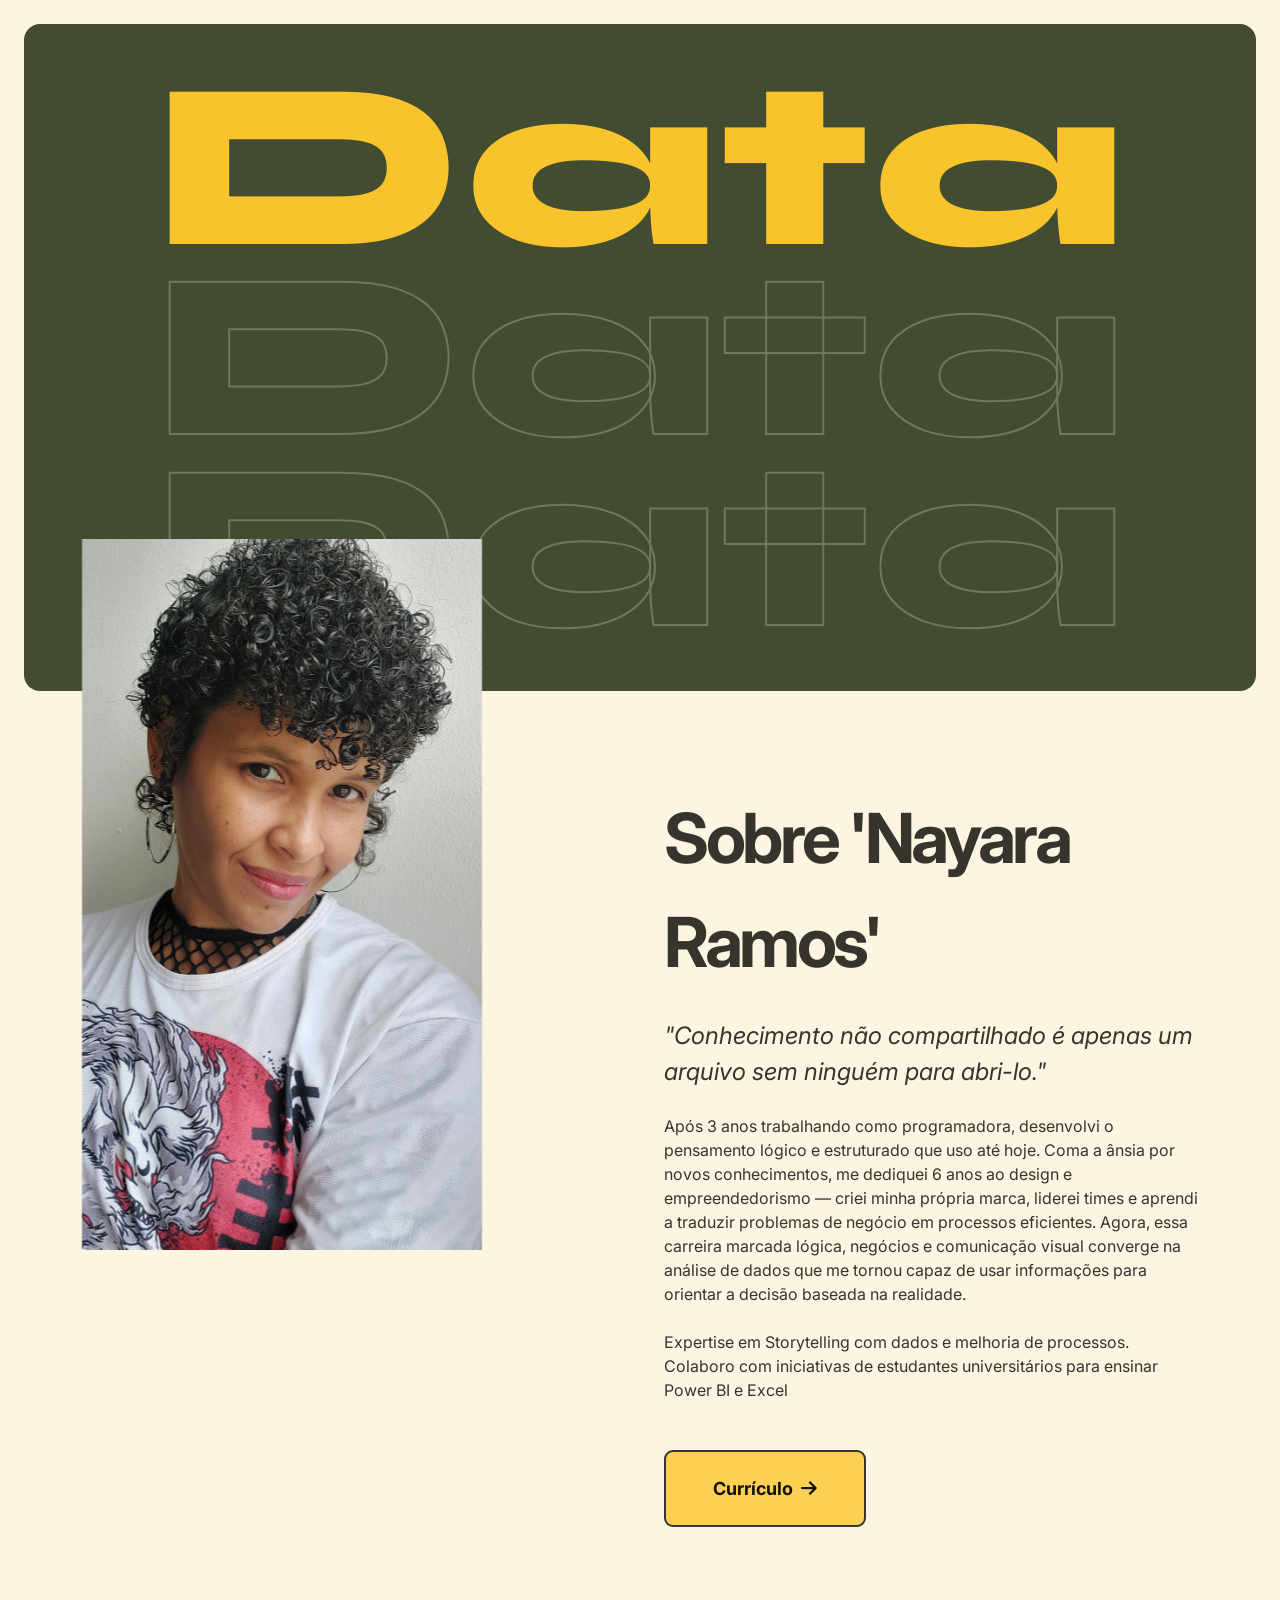
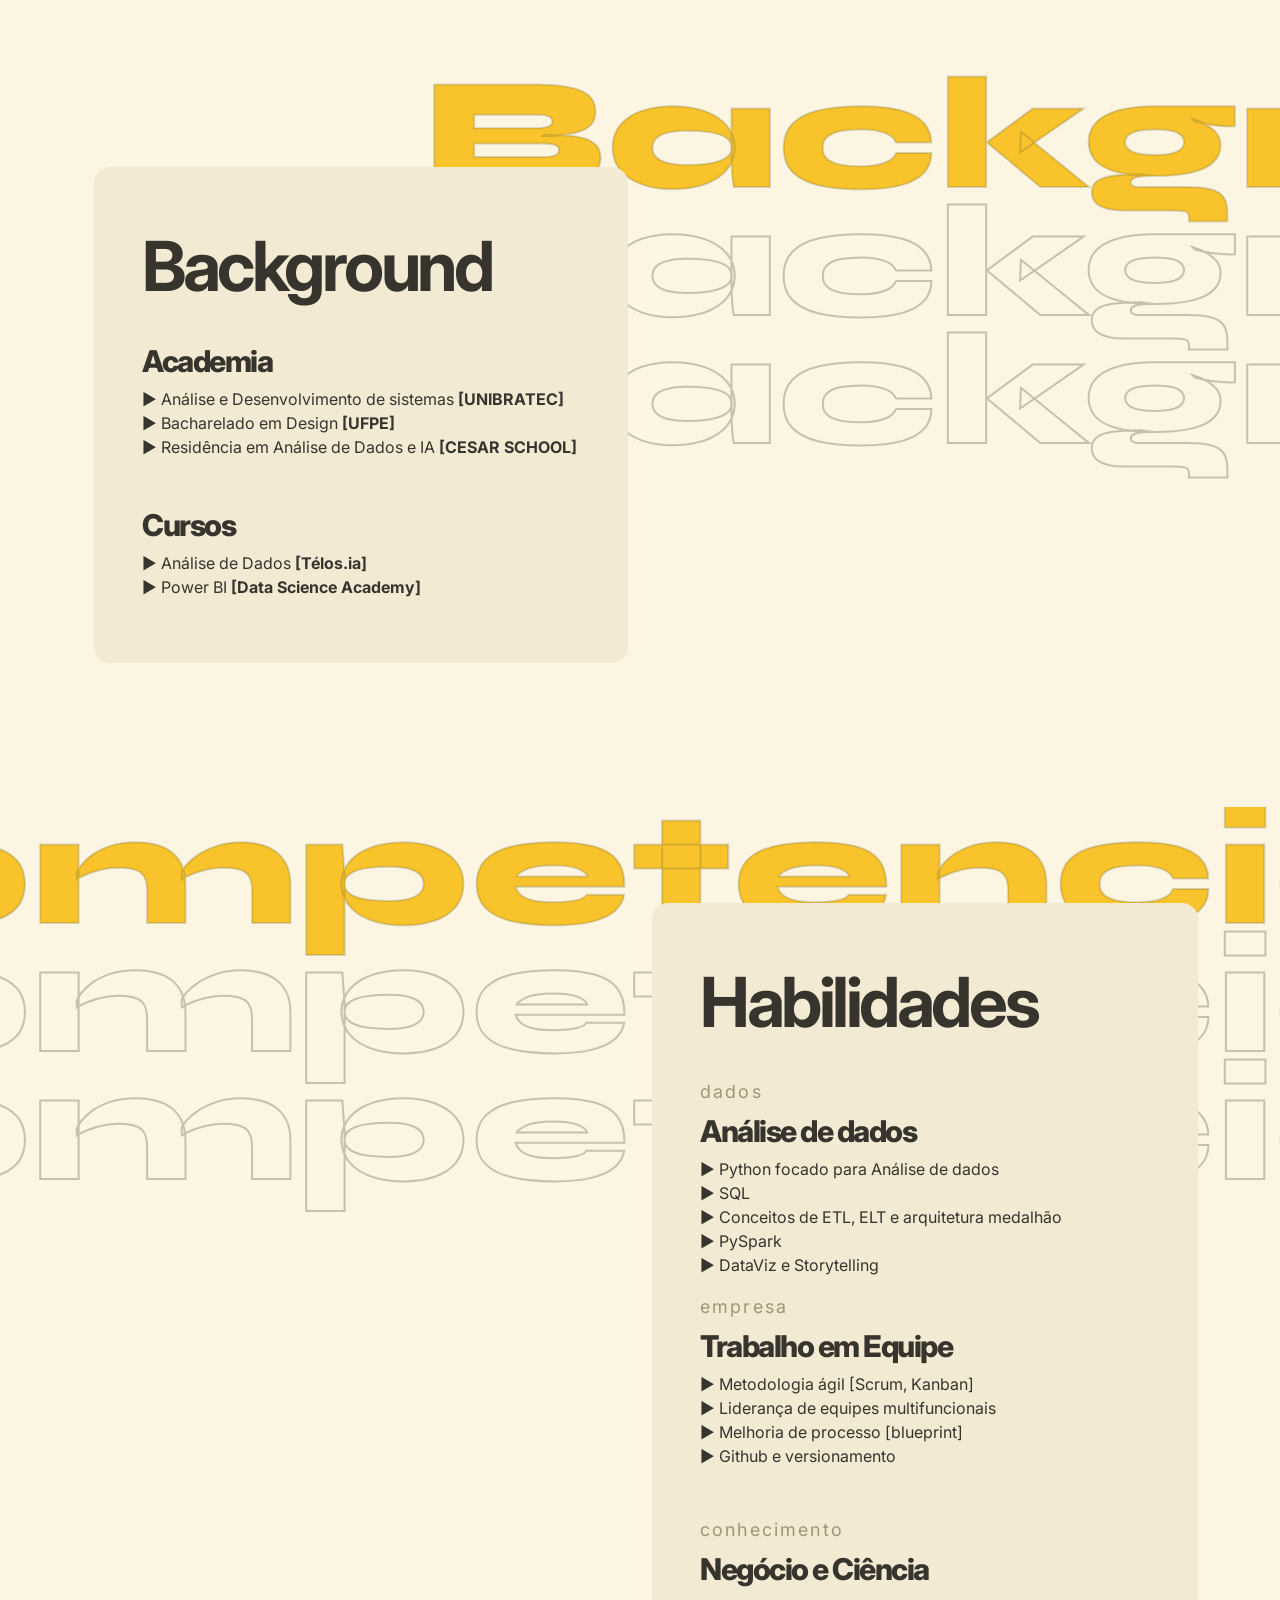
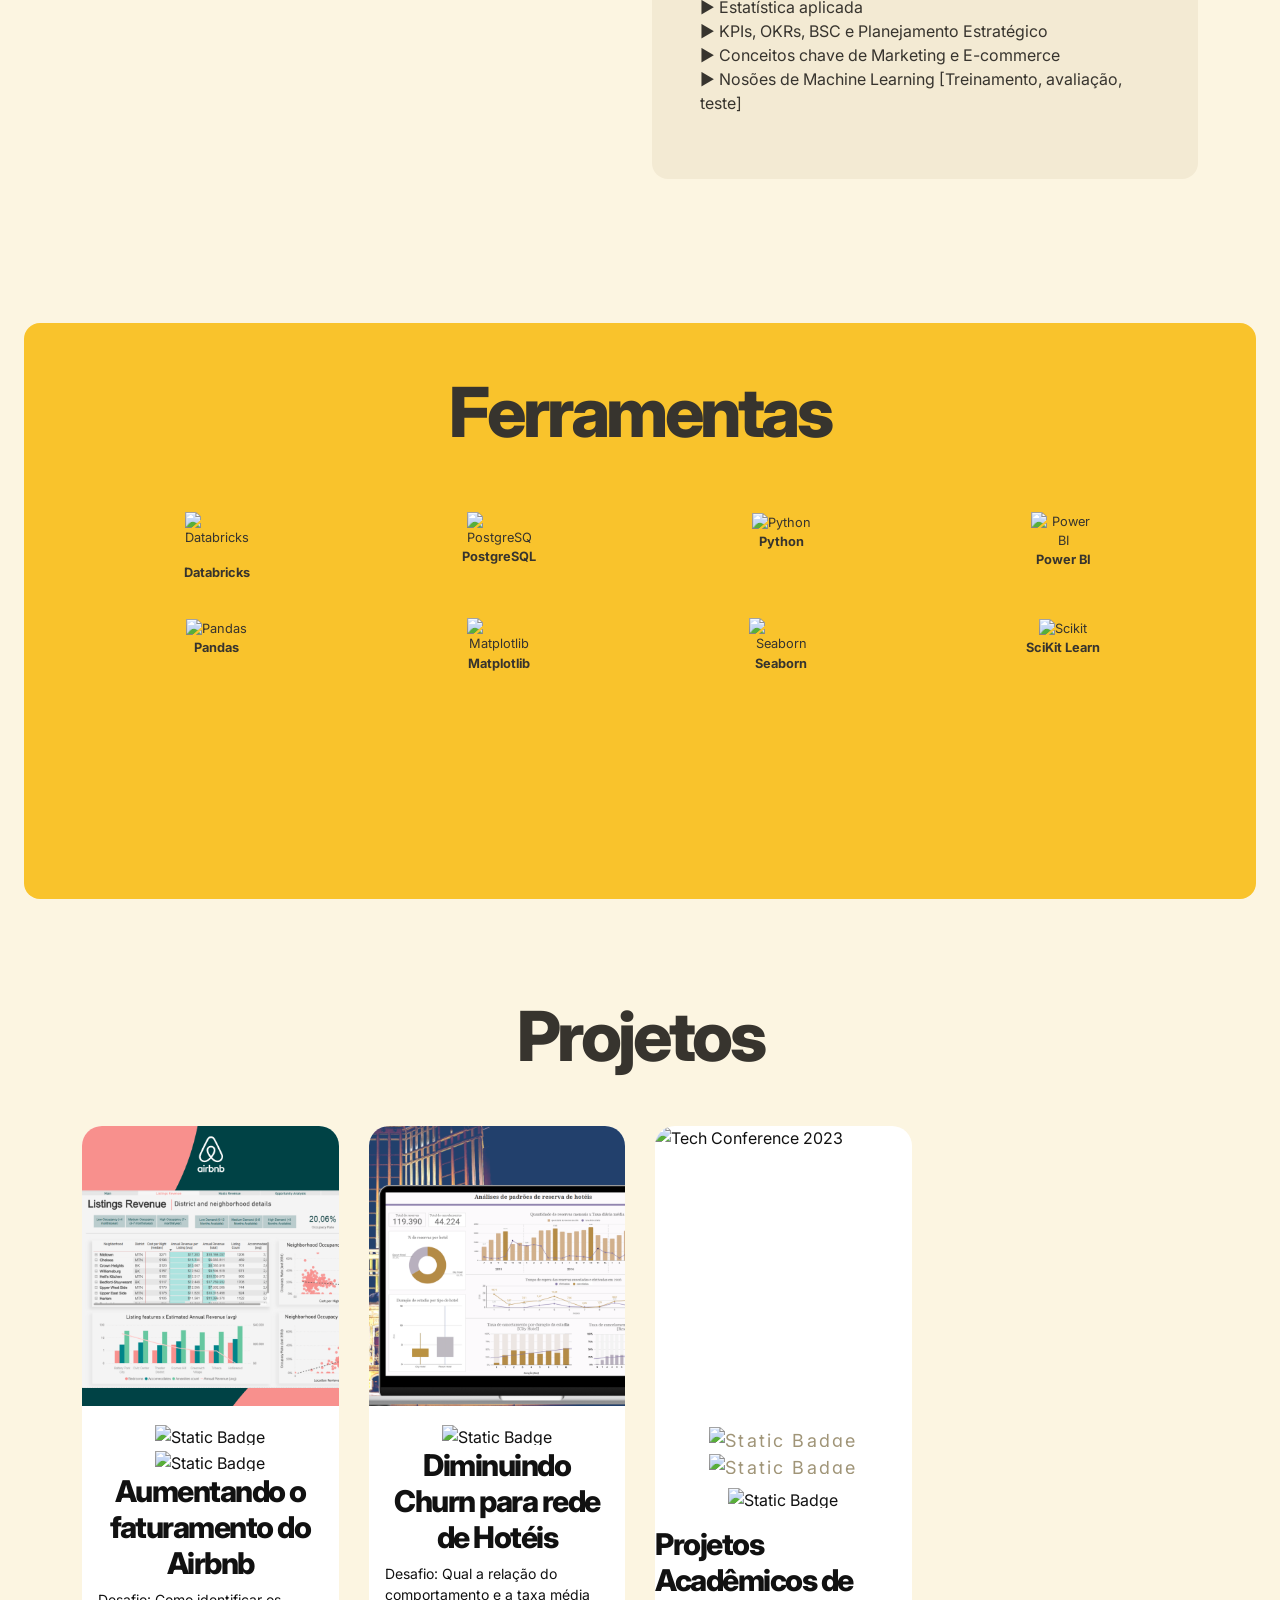
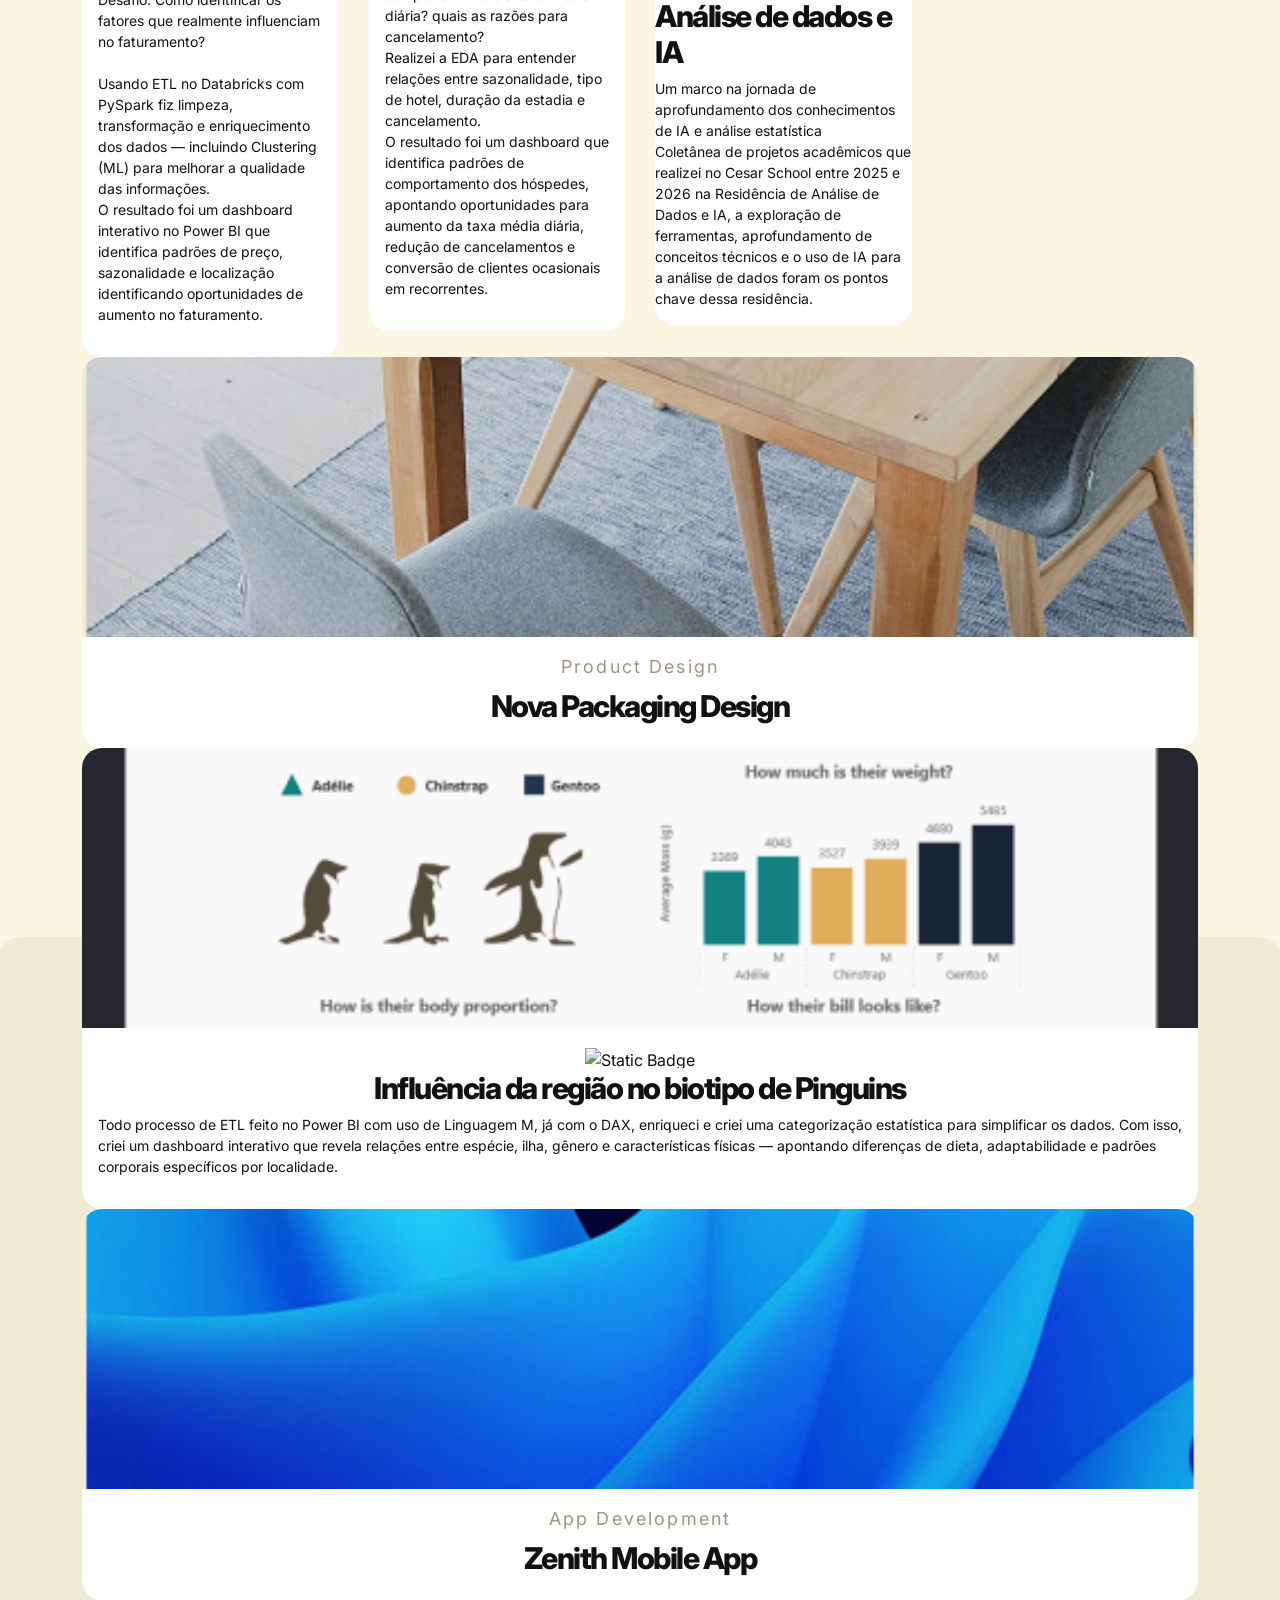
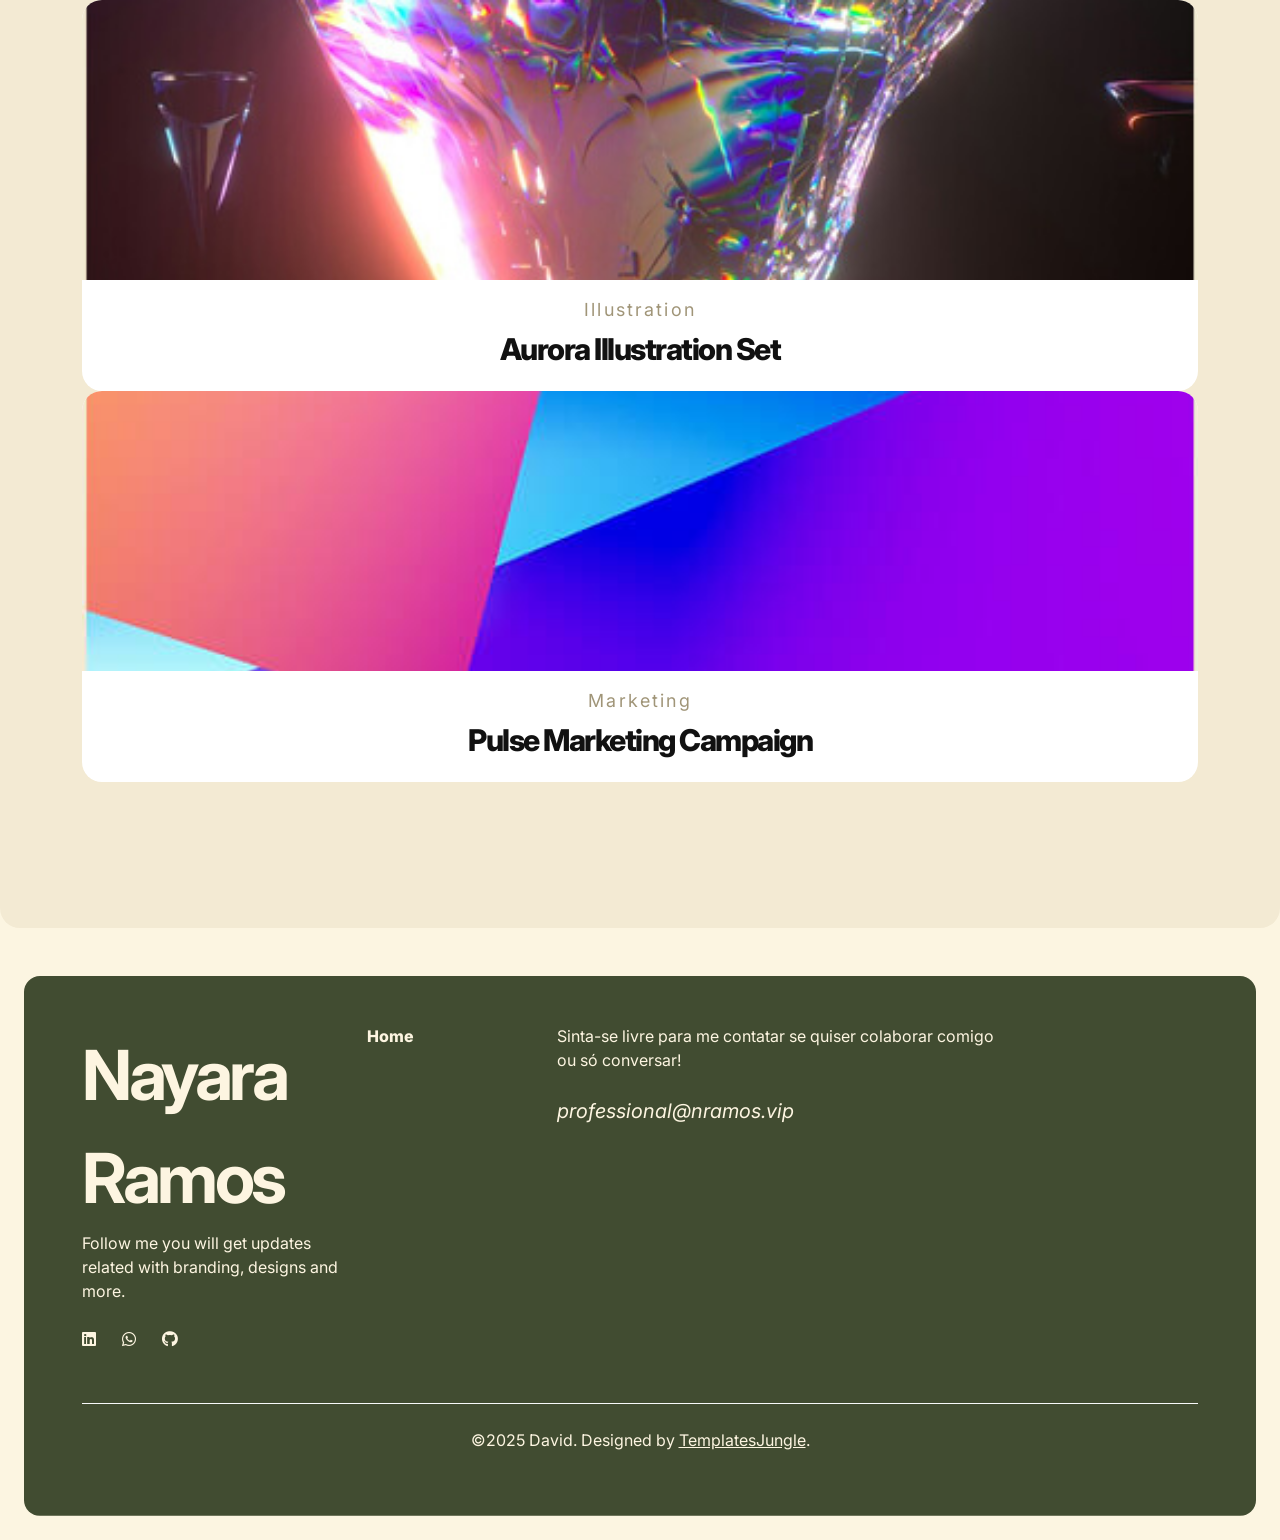
==== commit 898a14eb: "Update index.html" ====
--- a/index.html
+++ b/index.html
@@ -290,10 +290,12 @@
             Expertise em Storytelling com dados e melhoria de processos.
             <br />Colaboro com iniciativas de estudantes universitários para ensinar Power BI e Excel
           </p>
-          <button class="btn btn-custom d-flex align-items-center gap-2" href="https://drive.google.com/file/d/11LCPzGQtro7lqoMaYhSmVkA0lXb9cQxq/view?usp=sharing">
+			<a href="https://drive.google.com/file/d/11LCPzGQtro7lqoMaYhSmVkA0lXb9cQxq/view?usp=sharing" style="text-decoration:none">
+          <button class="btn btn-custom d-flex align-items-center gap-2">
             <span>Currículo</span>
             <i class="fas fa-arrow-right"></i>
           </button>
+			</a>
         </div>
       </div>
     </div>
@@ -495,10 +497,16 @@
 
           <div class="swiper-slide">
             <div class="card card-custom">
-              <img src="images/portfolio-thumb-3.jpg" class="img-fluid card-image" alt="Tech Conference 2023" />
-              <div class="card-body text-center">
-                <div class="date-text mb-2">Event Design</div>
-                <h3 class="subtitle">Tech Conference 2023</h3>
+              <img src="images/RADI_cesar.jpg" class="img-fluid card-image" alt="Tech Conference 2023" />
+              <div class="card-body text-center">
+                <div class="date-text mb-2">
+					<img alt="Static Badge" src="https://img.shields.io/badge/Scikit Learn-10a7e3">
+					<img alt="Static Badge" src="https://img.shields.io/badge/DataStudio-5e86cc"></div>
+				    <img alt="Static Badge" src="https://img.shields.io/badge/SQL-e09738"></div>
+                <h3 class="subtitle">Projetos Acadêmicos de Análise de dados e IA</h3>
+					<p class="project-desc"> Um marco na jornada de aprofundamento dos conhecimentos de IA e análise estatística<br />
+                    Coletânea de projetos acadêmicos que realizei no Cesar School entre 2025 e 2026 na Residência de Análise de Dados e IA, a exploração de ferramentas, aprofundamento de conceitos técnicos e o uso de IA para a análise de dados foram os pontos chave dessa residência.
+				  </p>
               </div>
             </div>
           </div>
@@ -514,7 +522,7 @@
           </div>
 
           <div class="swiper-slide">
-			  <a href="https://github.com/nay-ramos/analiseDados/blob/main/Power BI/PalmerPenguins/PalmerPenguinsAnalisys.ipynb" style="text-decoration:none">
+			  <a href="https://github.com/nay-ramos/analiseDados/blob/main/PowerBi/PalmerPenguins/PalmerPenguinsAnalisys.ipynb" style="text-decoration:none">
             <div class="card card-custom">
               <img src="images/capa_projeto_palmerpenguins.jpg" class="img-fluid" alt="Elevate Web Design" />
               <div class="card-body text-center">
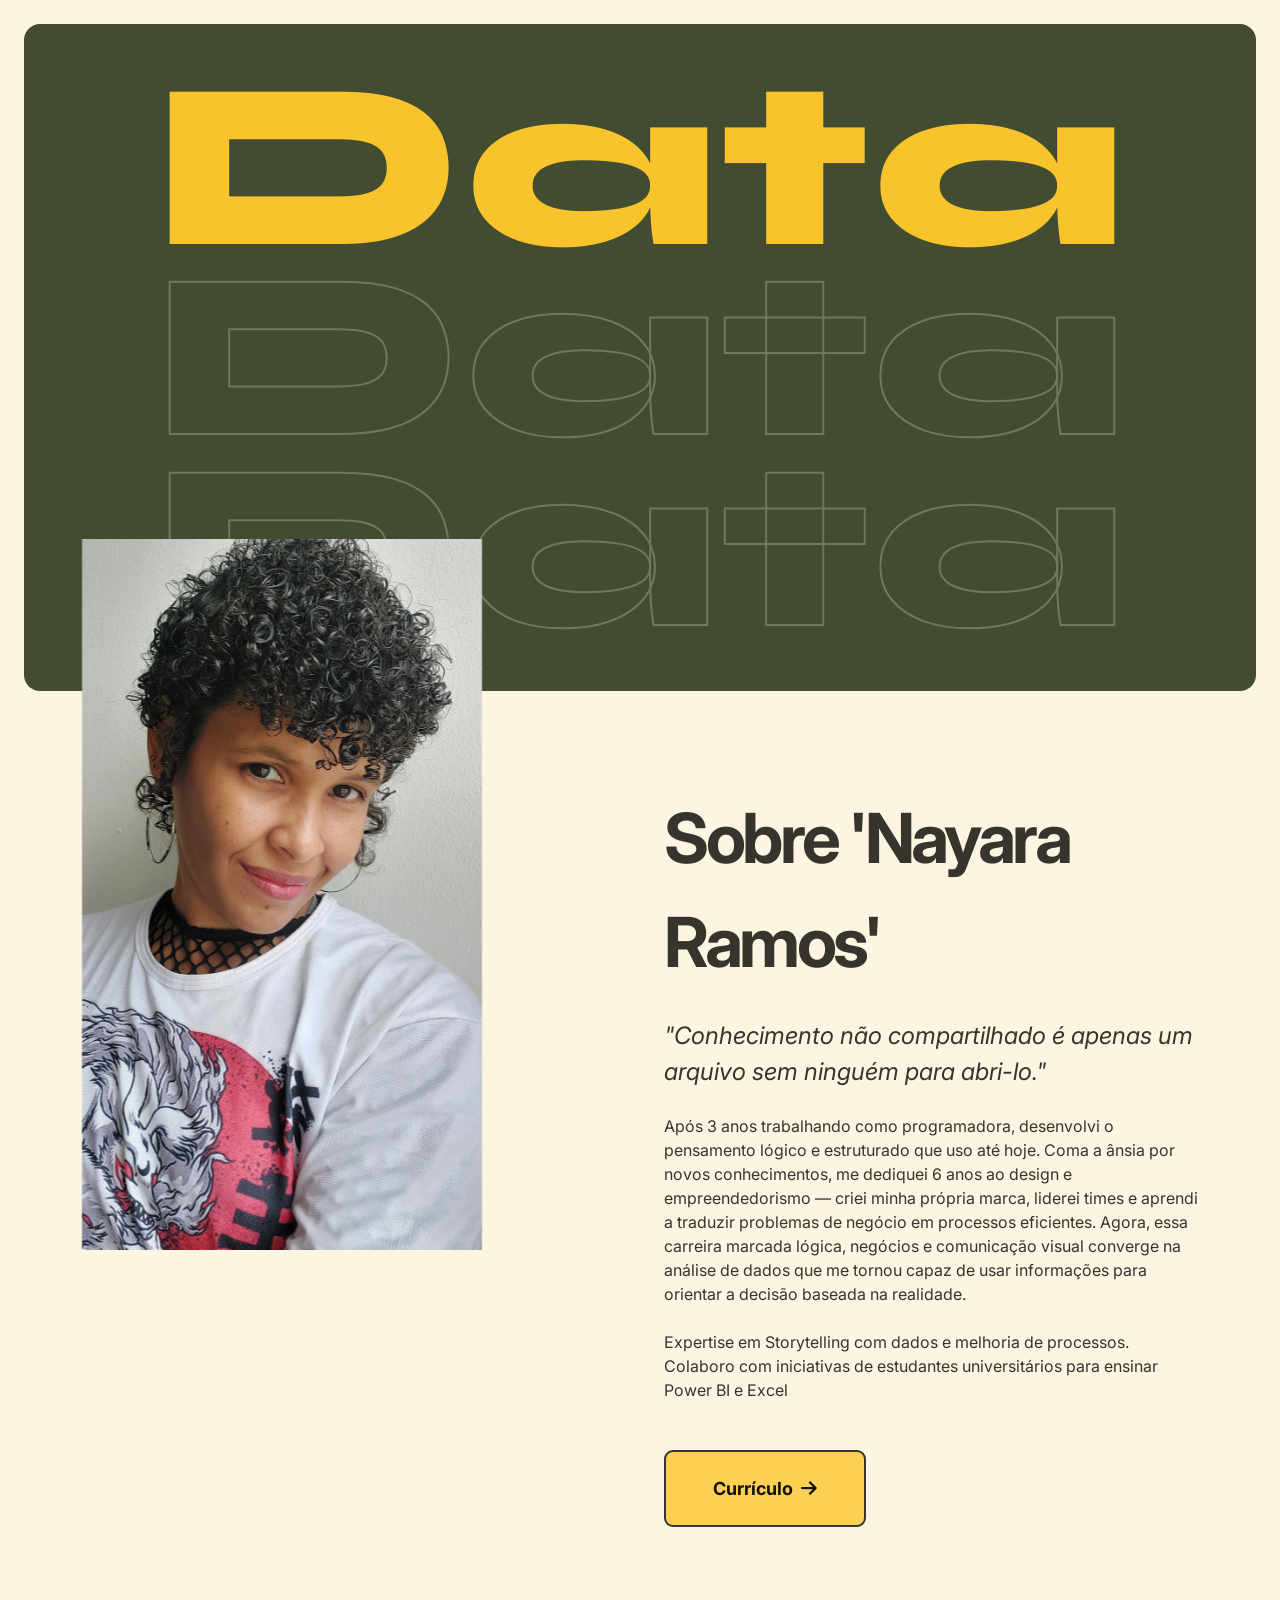
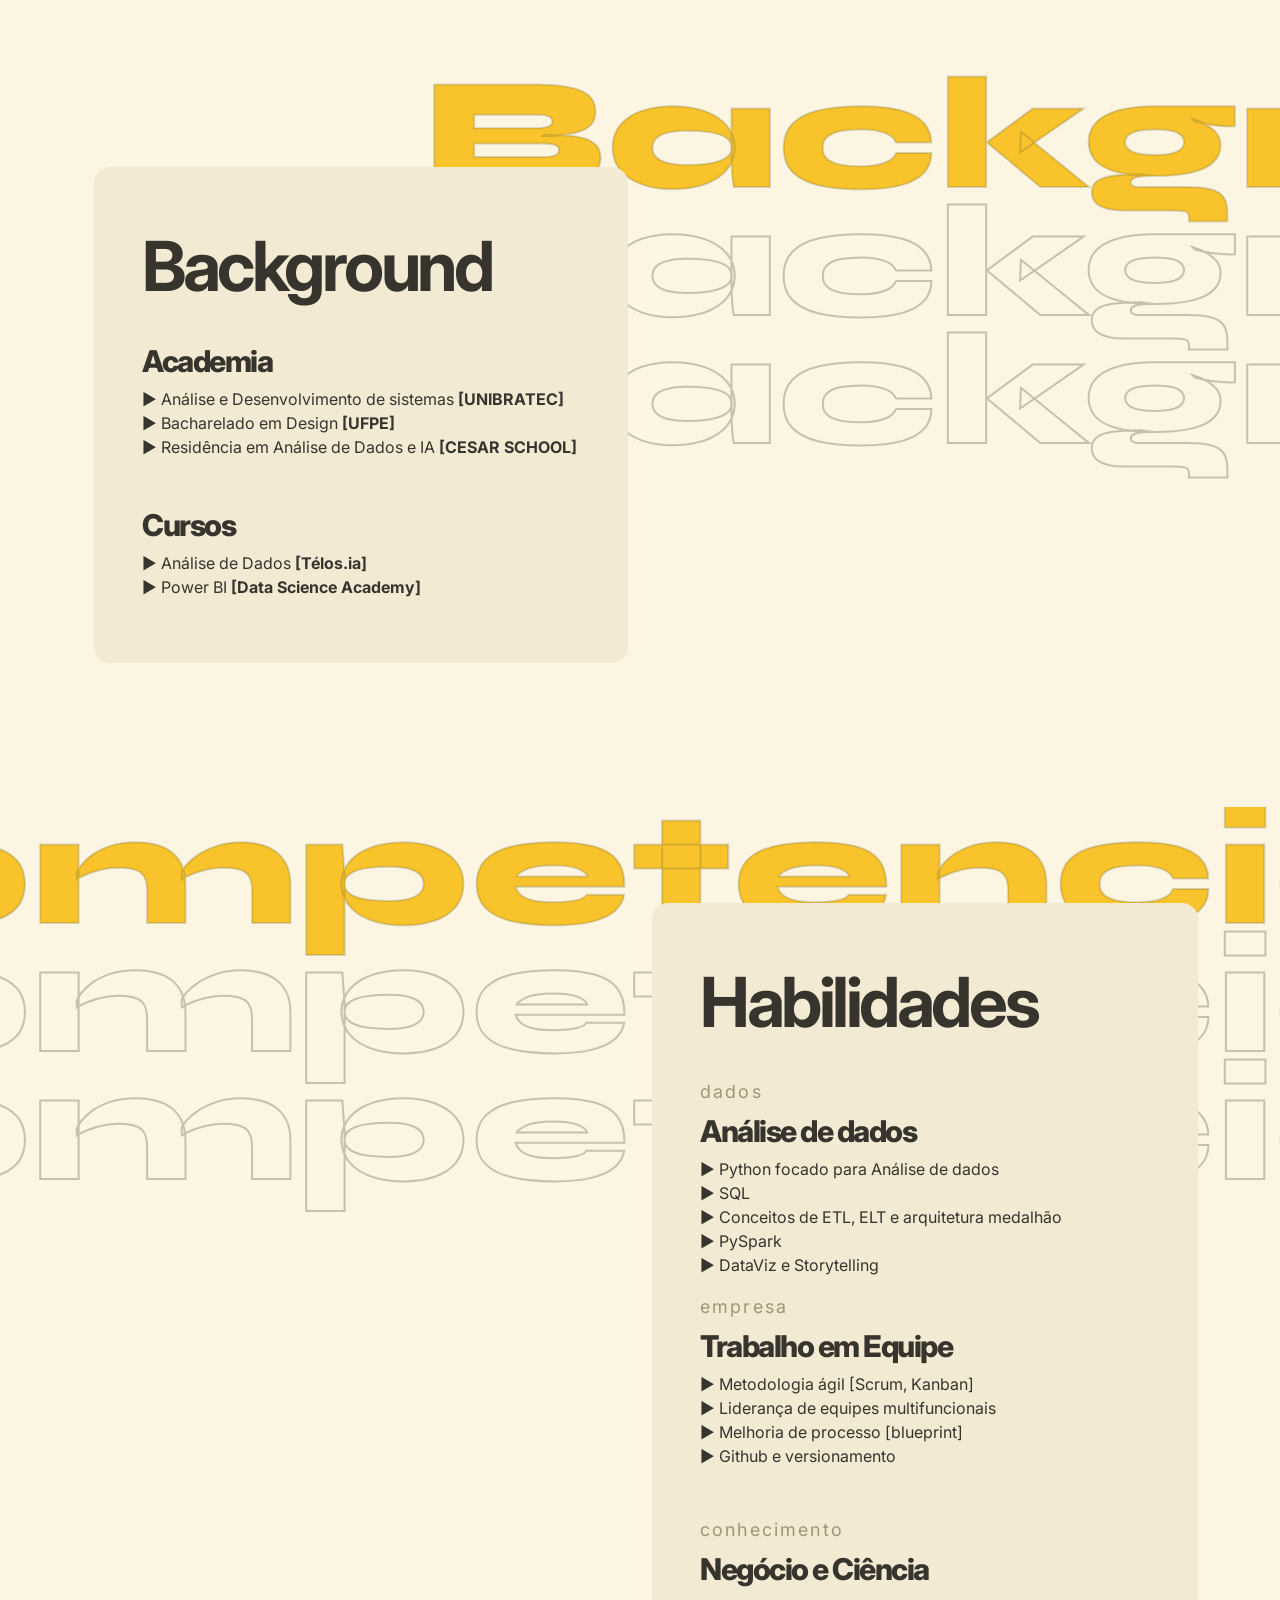
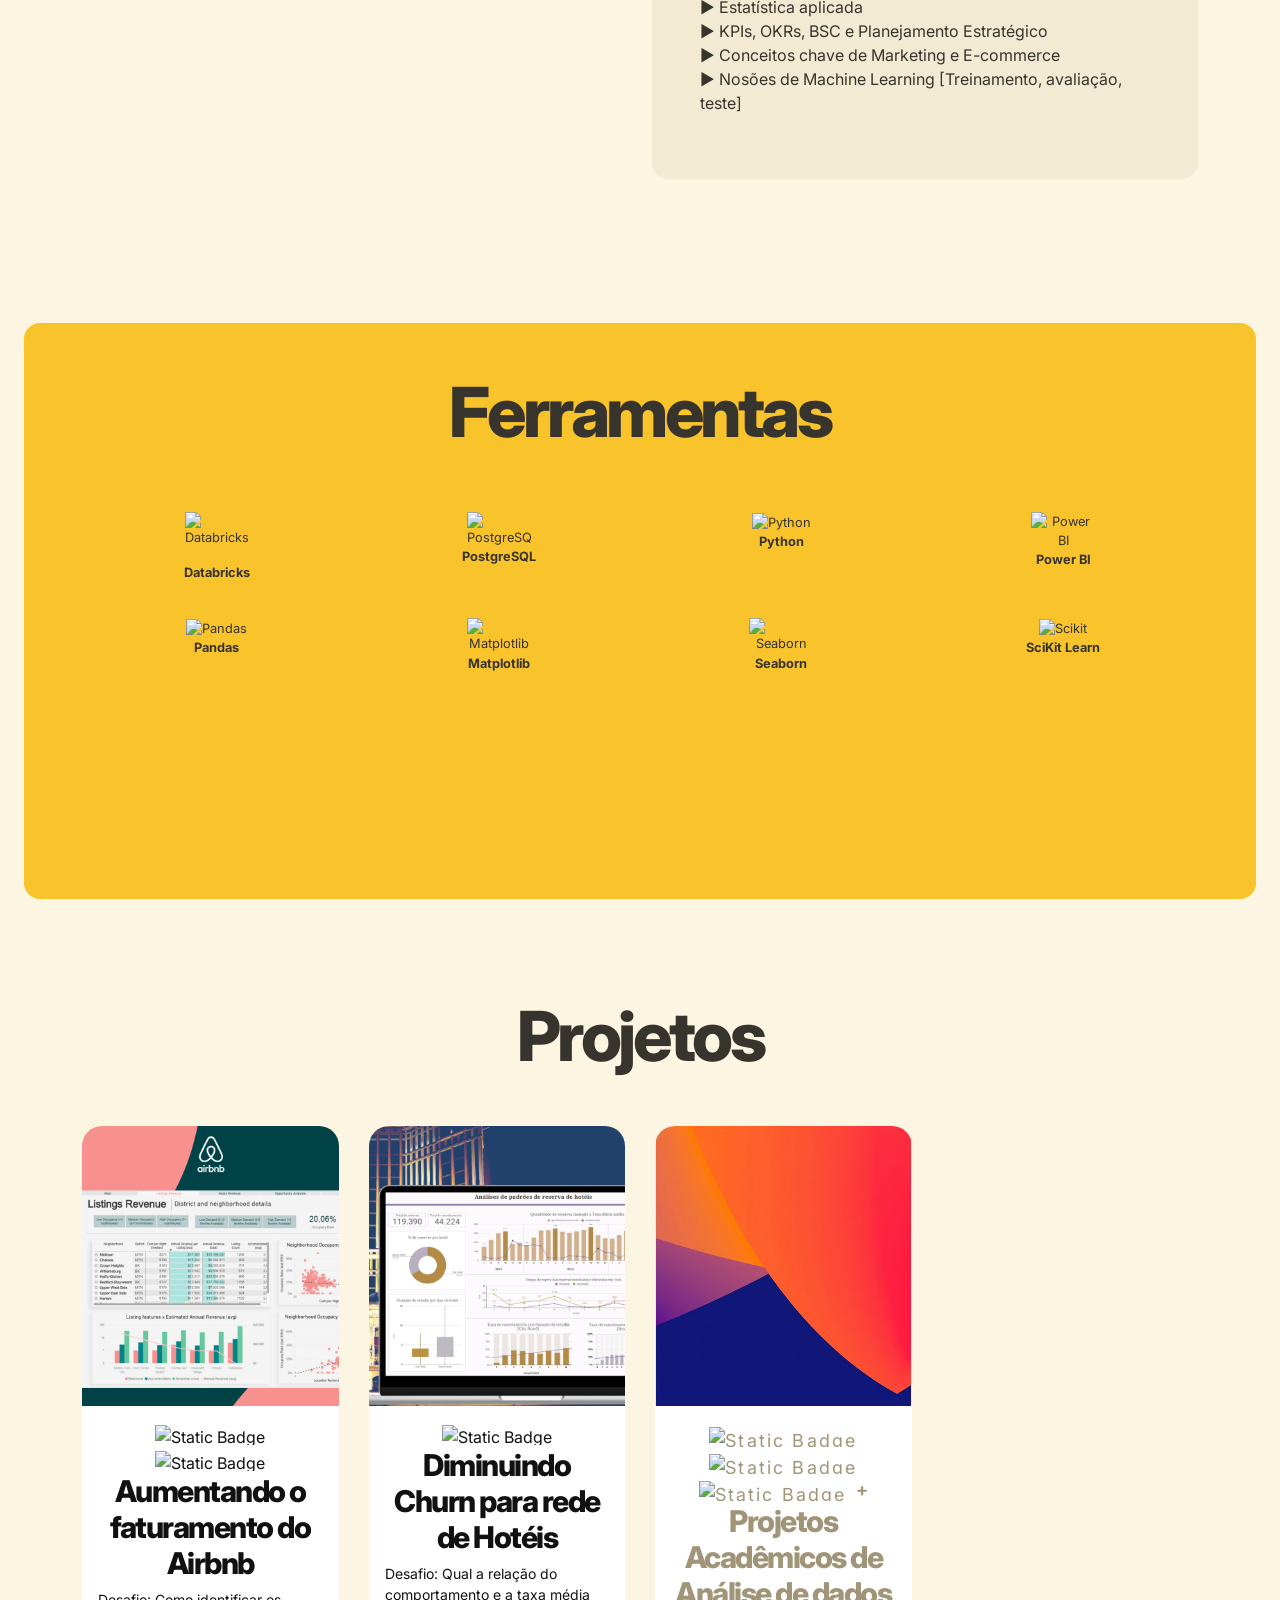
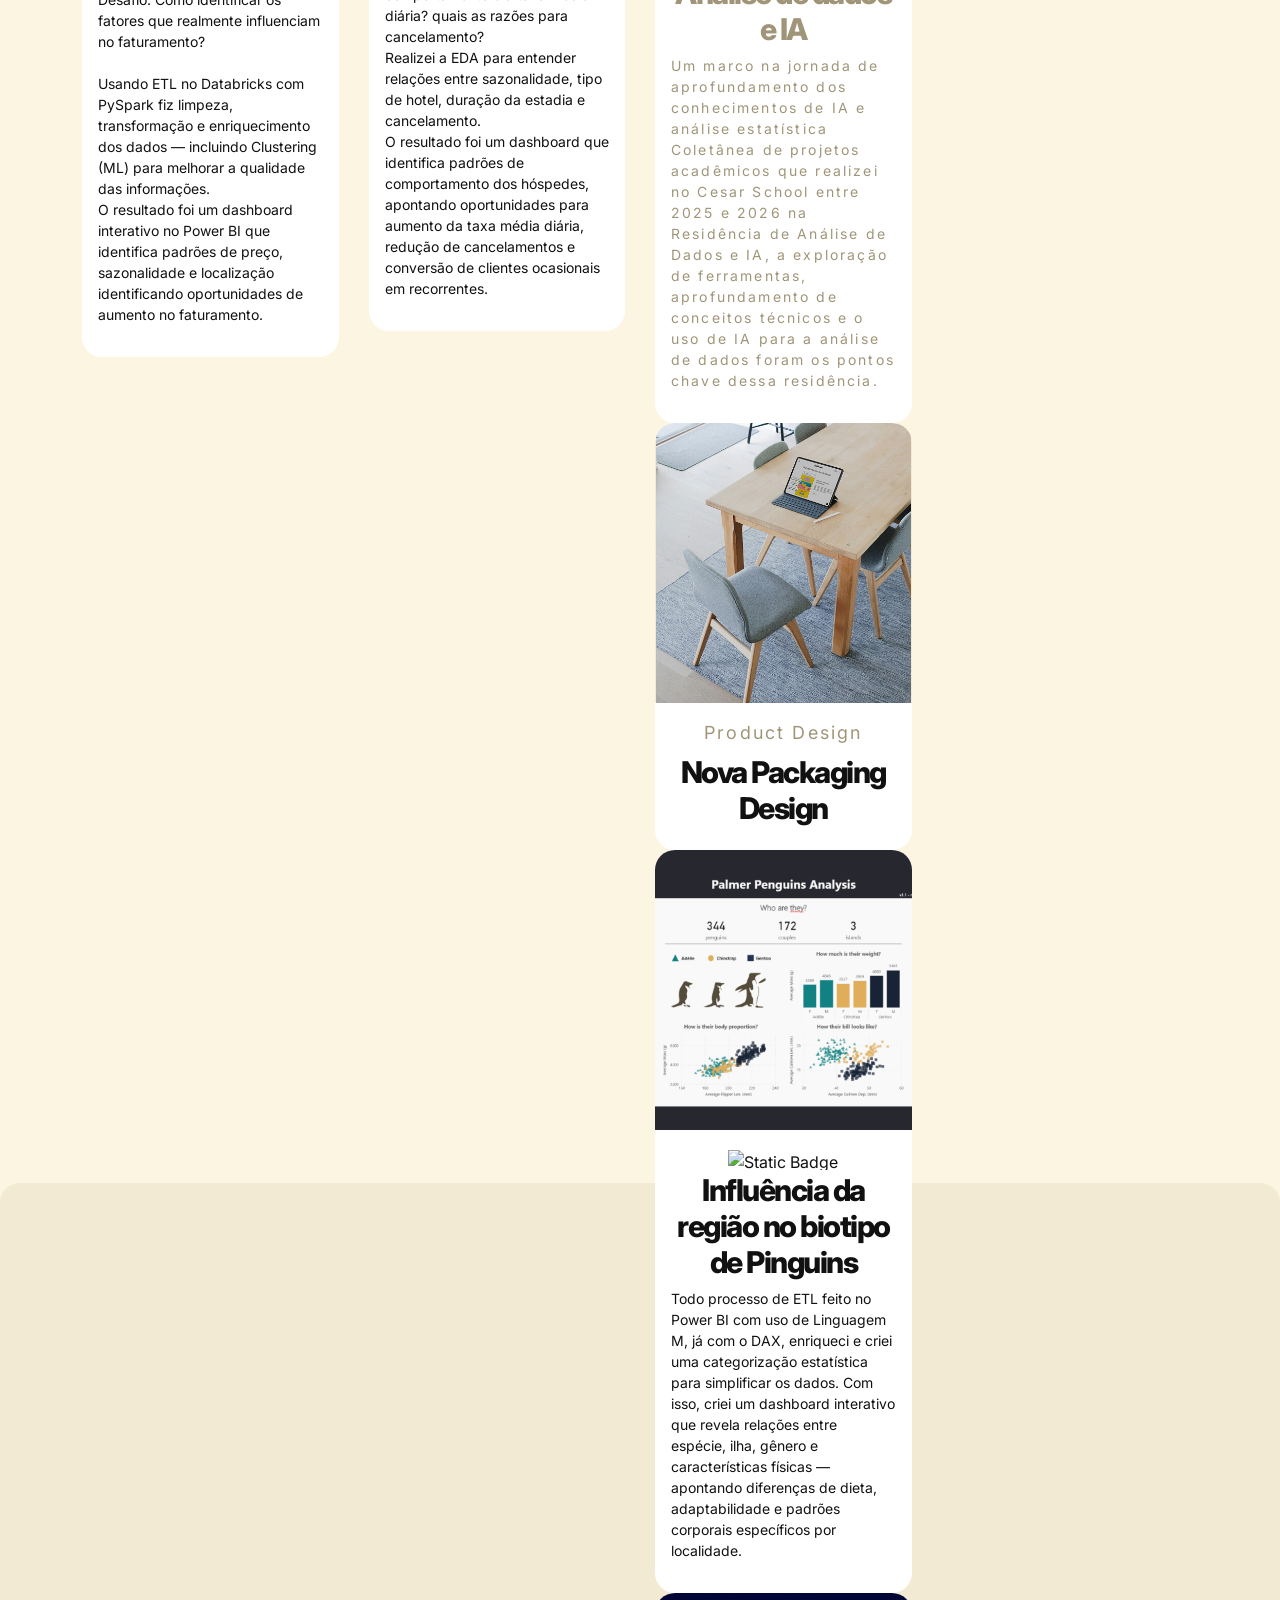
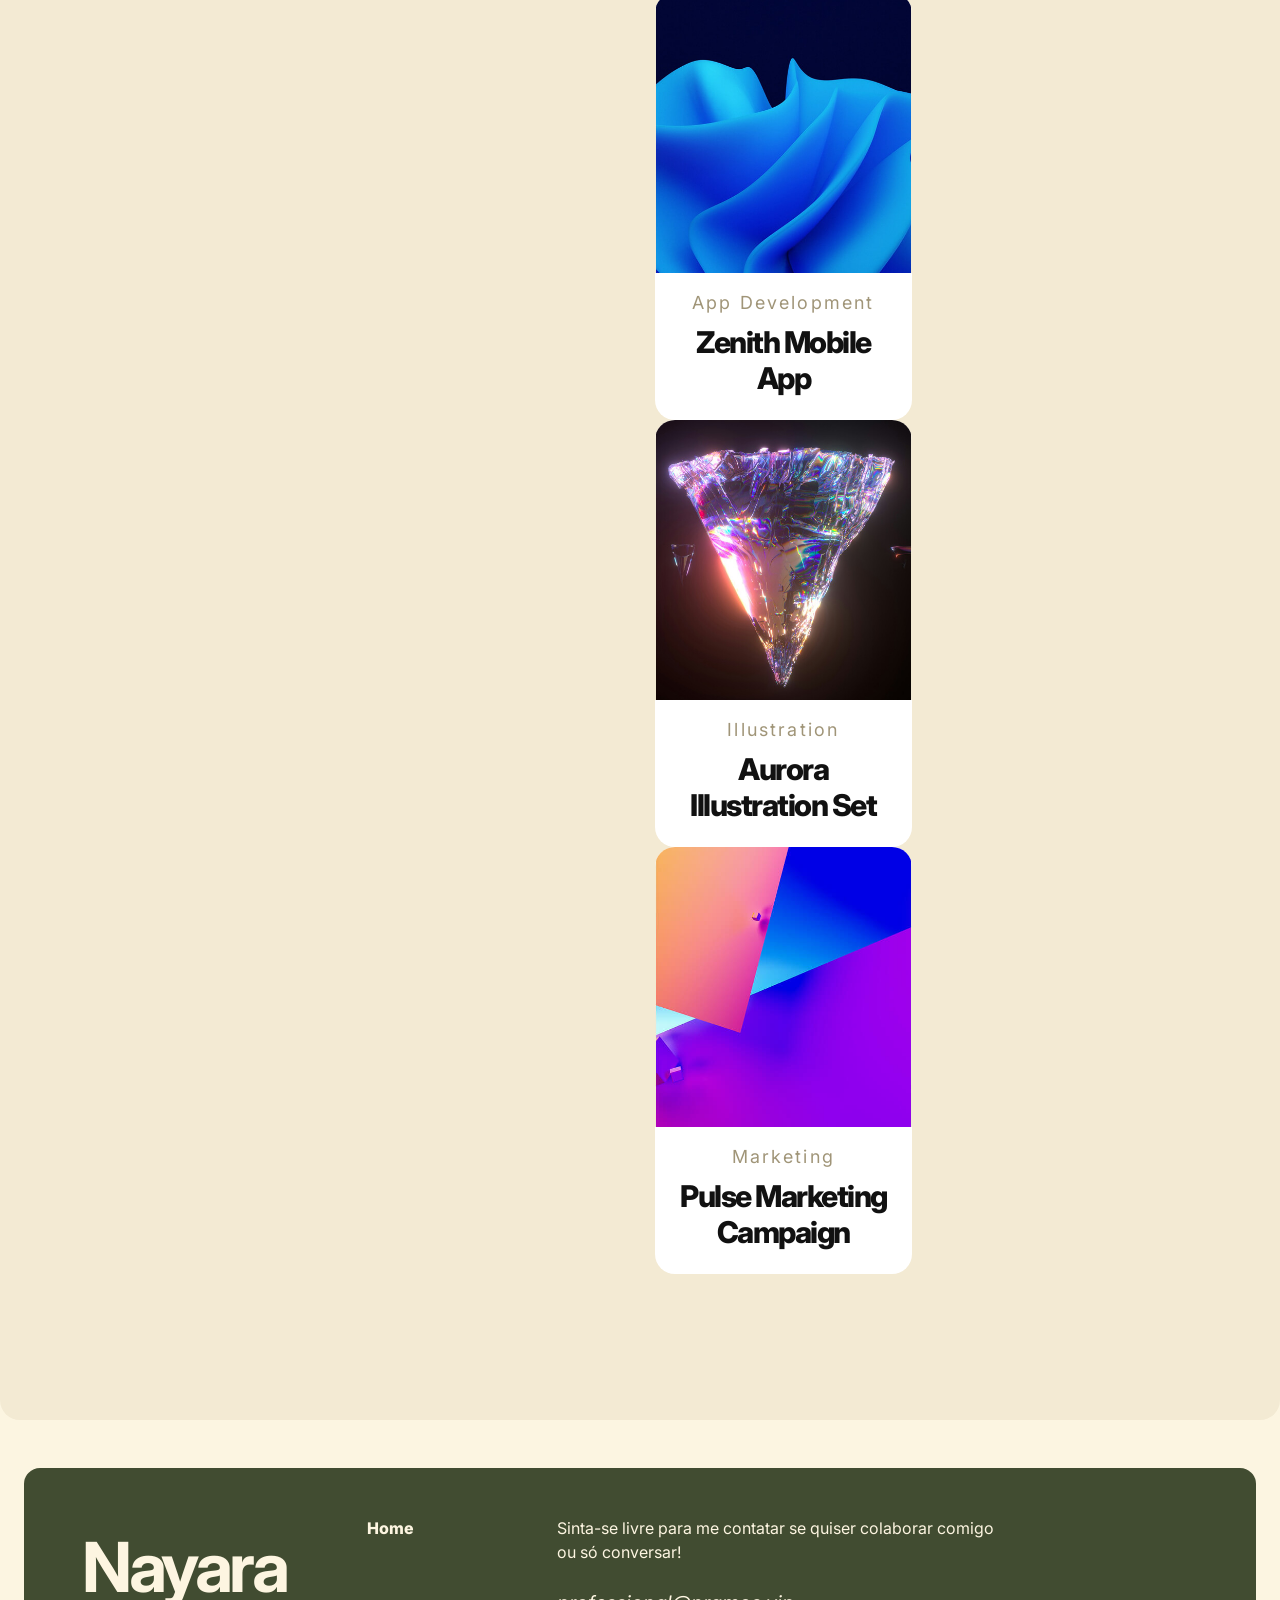
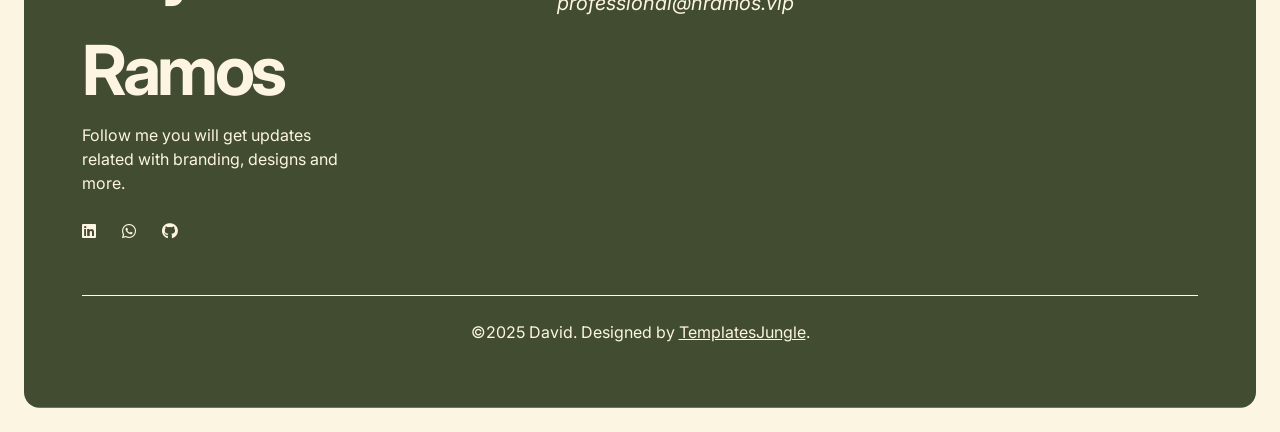
==== commit 6c20882e: "Update index.html" ====
--- a/index.html
+++ b/index.html
@@ -500,9 +500,11 @@
               <img src="images/RADI_cesar.jpg" class="img-fluid card-image" alt="Tech Conference 2023" />
               <div class="card-body text-center">
                 <div class="date-text mb-2">
+					<div>
 					<img alt="Static Badge" src="https://img.shields.io/badge/Scikit Learn-10a7e3">
-					<img alt="Static Badge" src="https://img.shields.io/badge/DataStudio-5e86cc"></div>
-				    <img alt="Static Badge" src="https://img.shields.io/badge/SQL-e09738"></div>
+					<img alt="Static Badge" src="https://img.shields.io/badge/DataStudio-5e86cc">
+				    <img alt="Static Badge" src="https://img.shields.io/badge/SQL-e09738"> <b>  +</b>
+					</div>
                 <h3 class="subtitle">Projetos Acadêmicos de Análise de dados e IA</h3>
 					<p class="project-desc"> Um marco na jornada de aprofundamento dos conhecimentos de IA e análise estatística<br />
                     Coletânea de projetos acadêmicos que realizei no Cesar School entre 2025 e 2026 na Residência de Análise de Dados e IA, a exploração de ferramentas, aprofundamento de conceitos técnicos e o uso de IA para a análise de dados foram os pontos chave dessa residência.
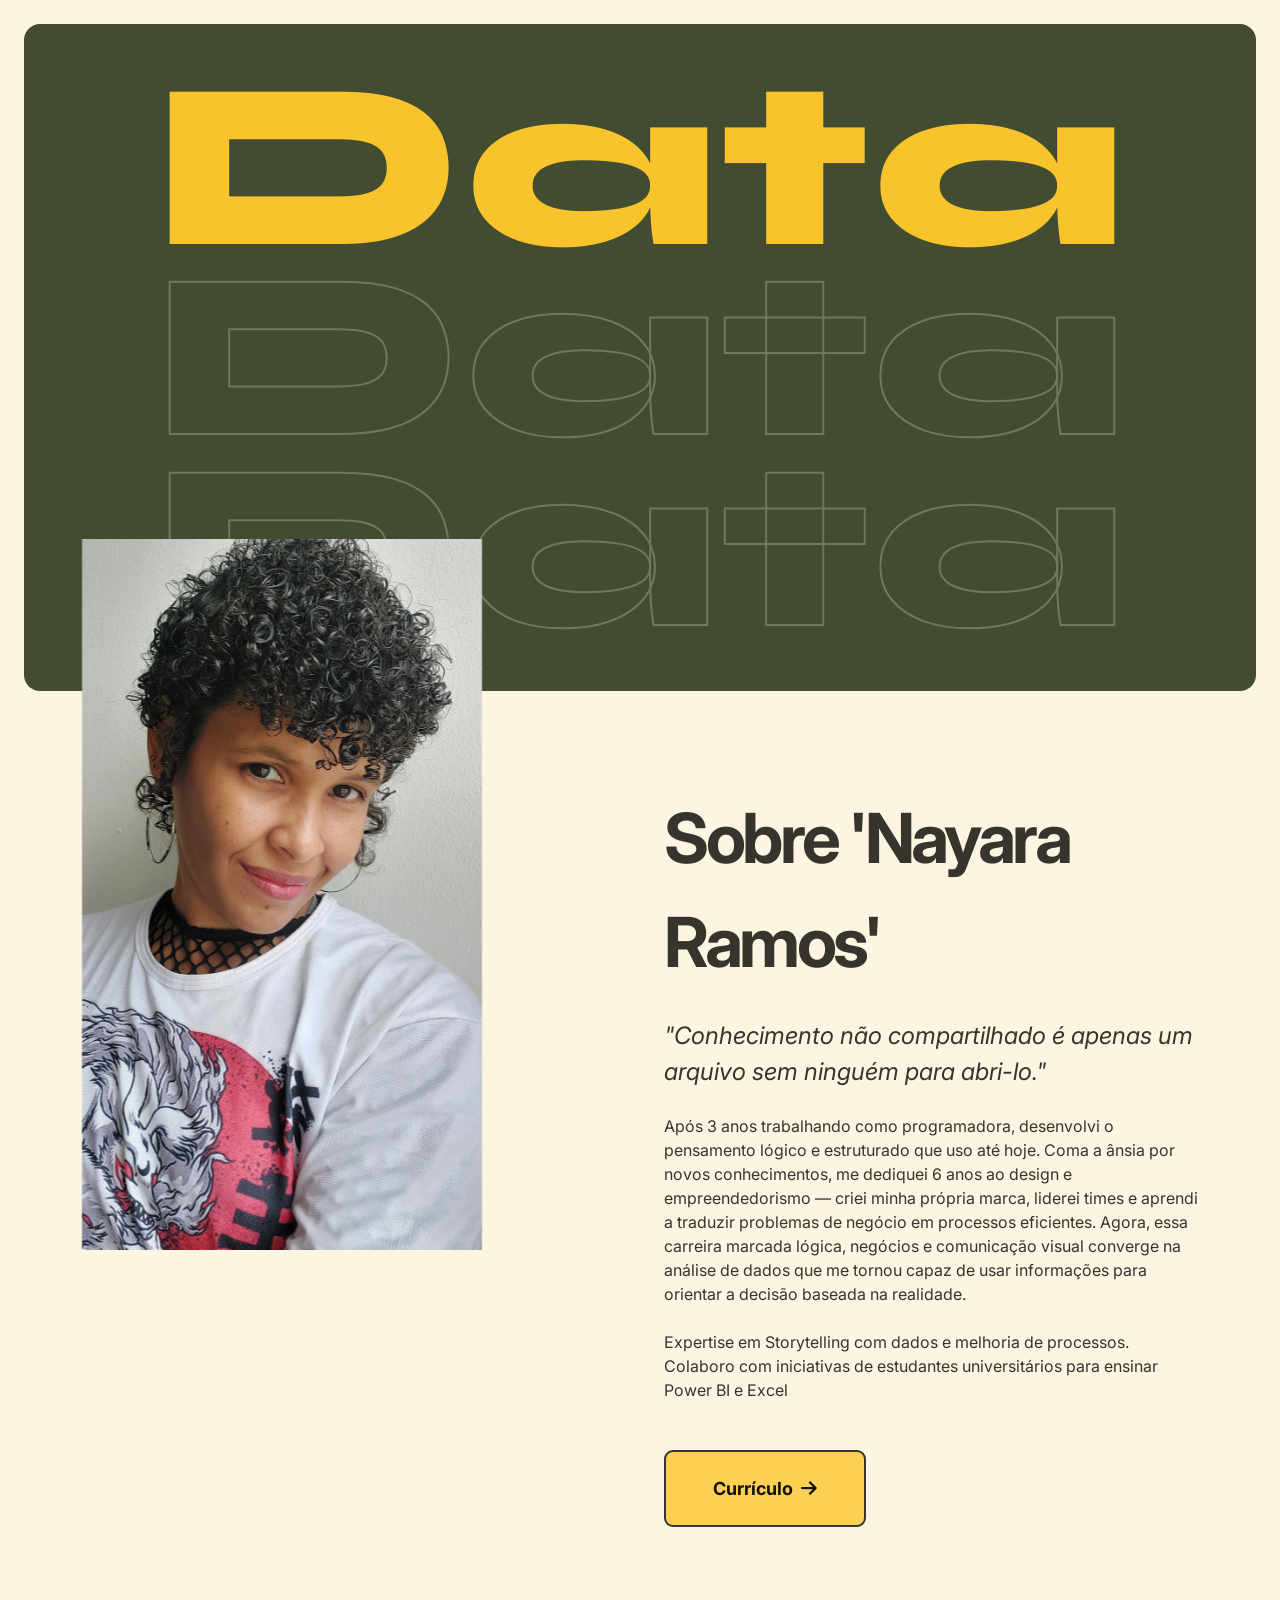
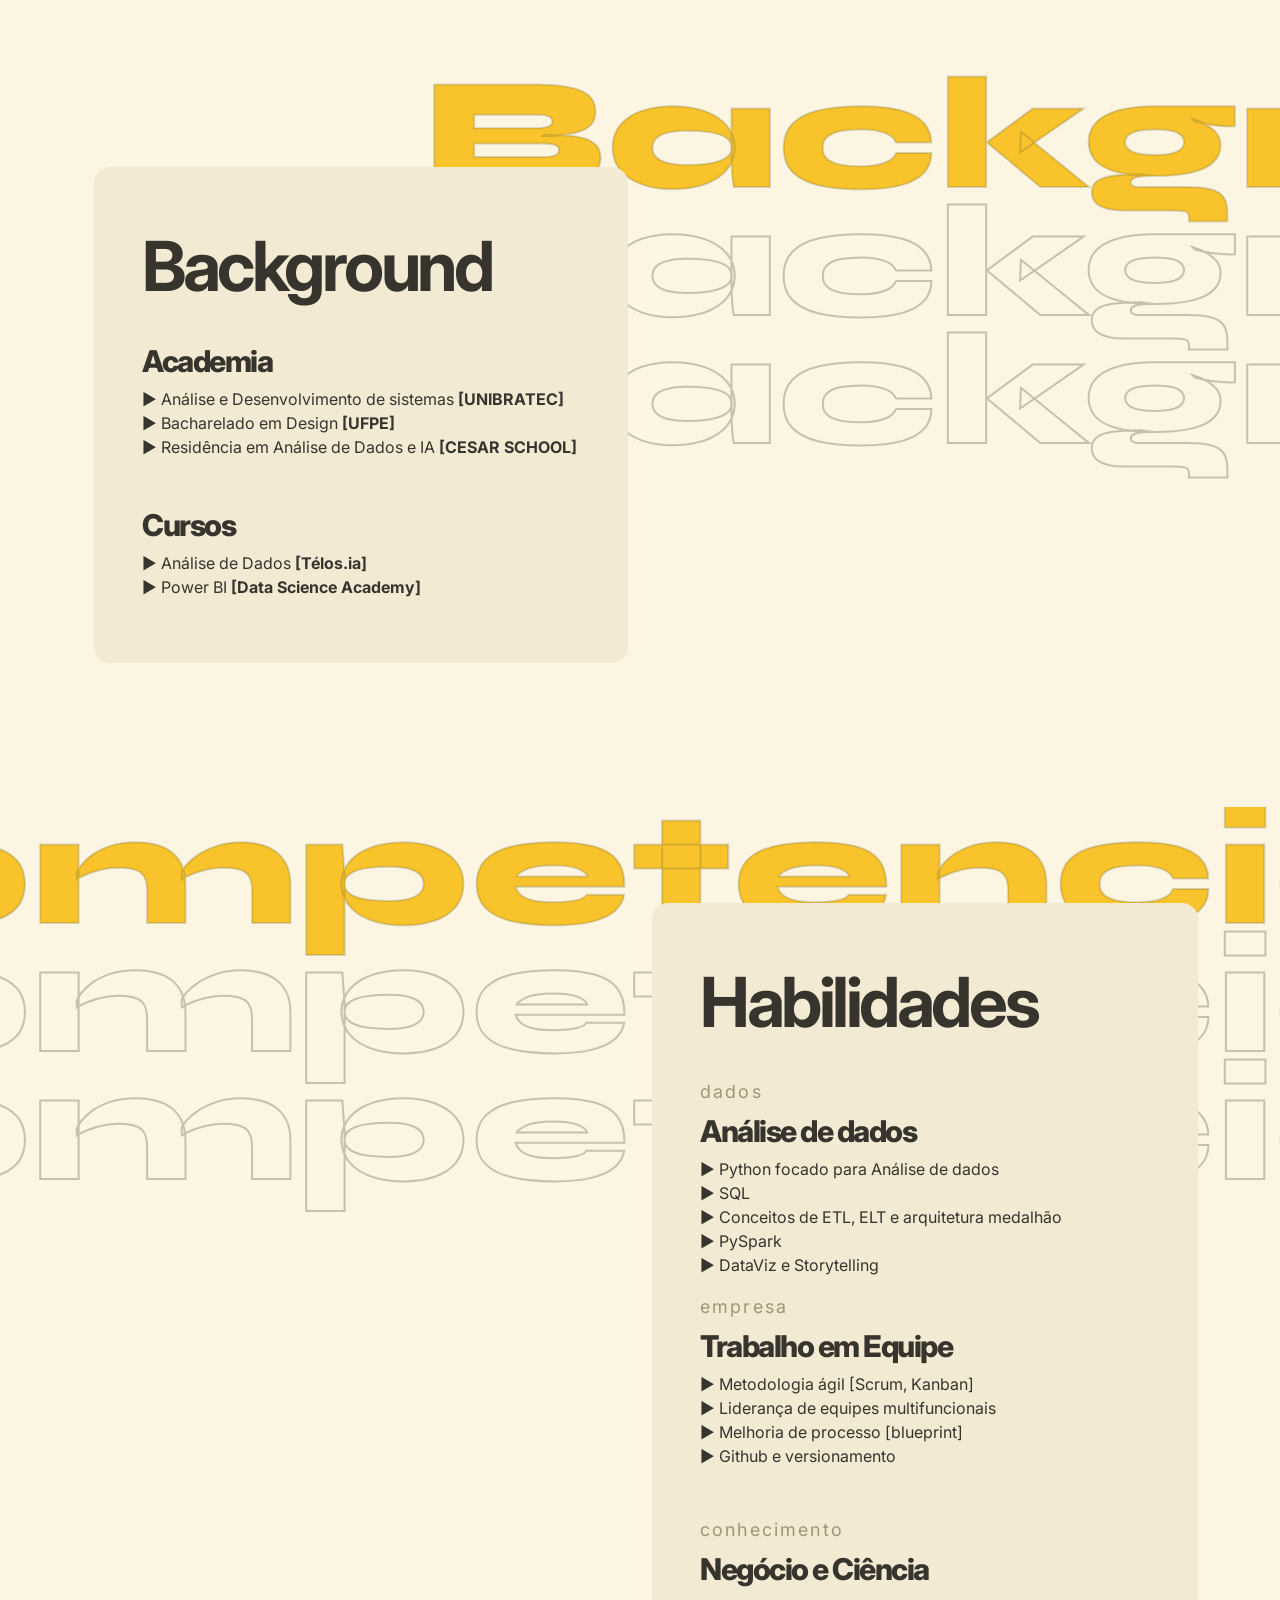
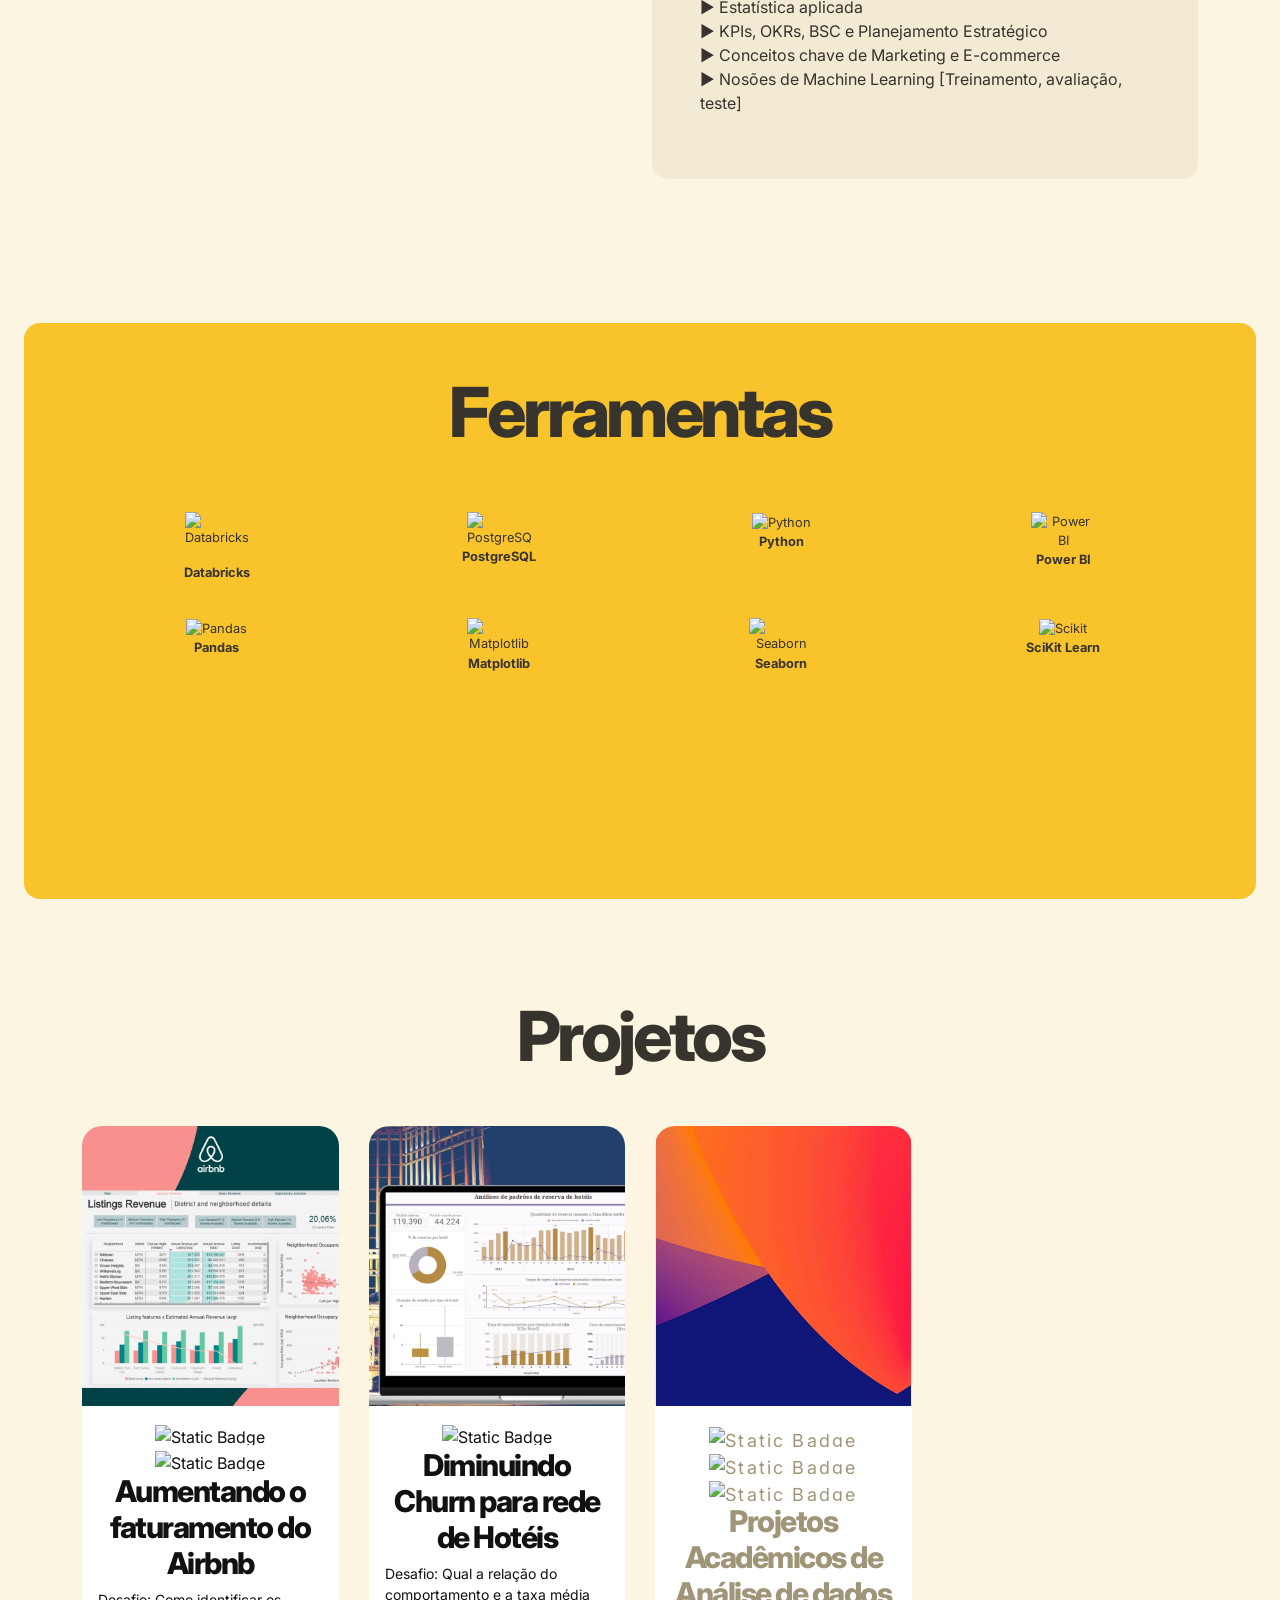
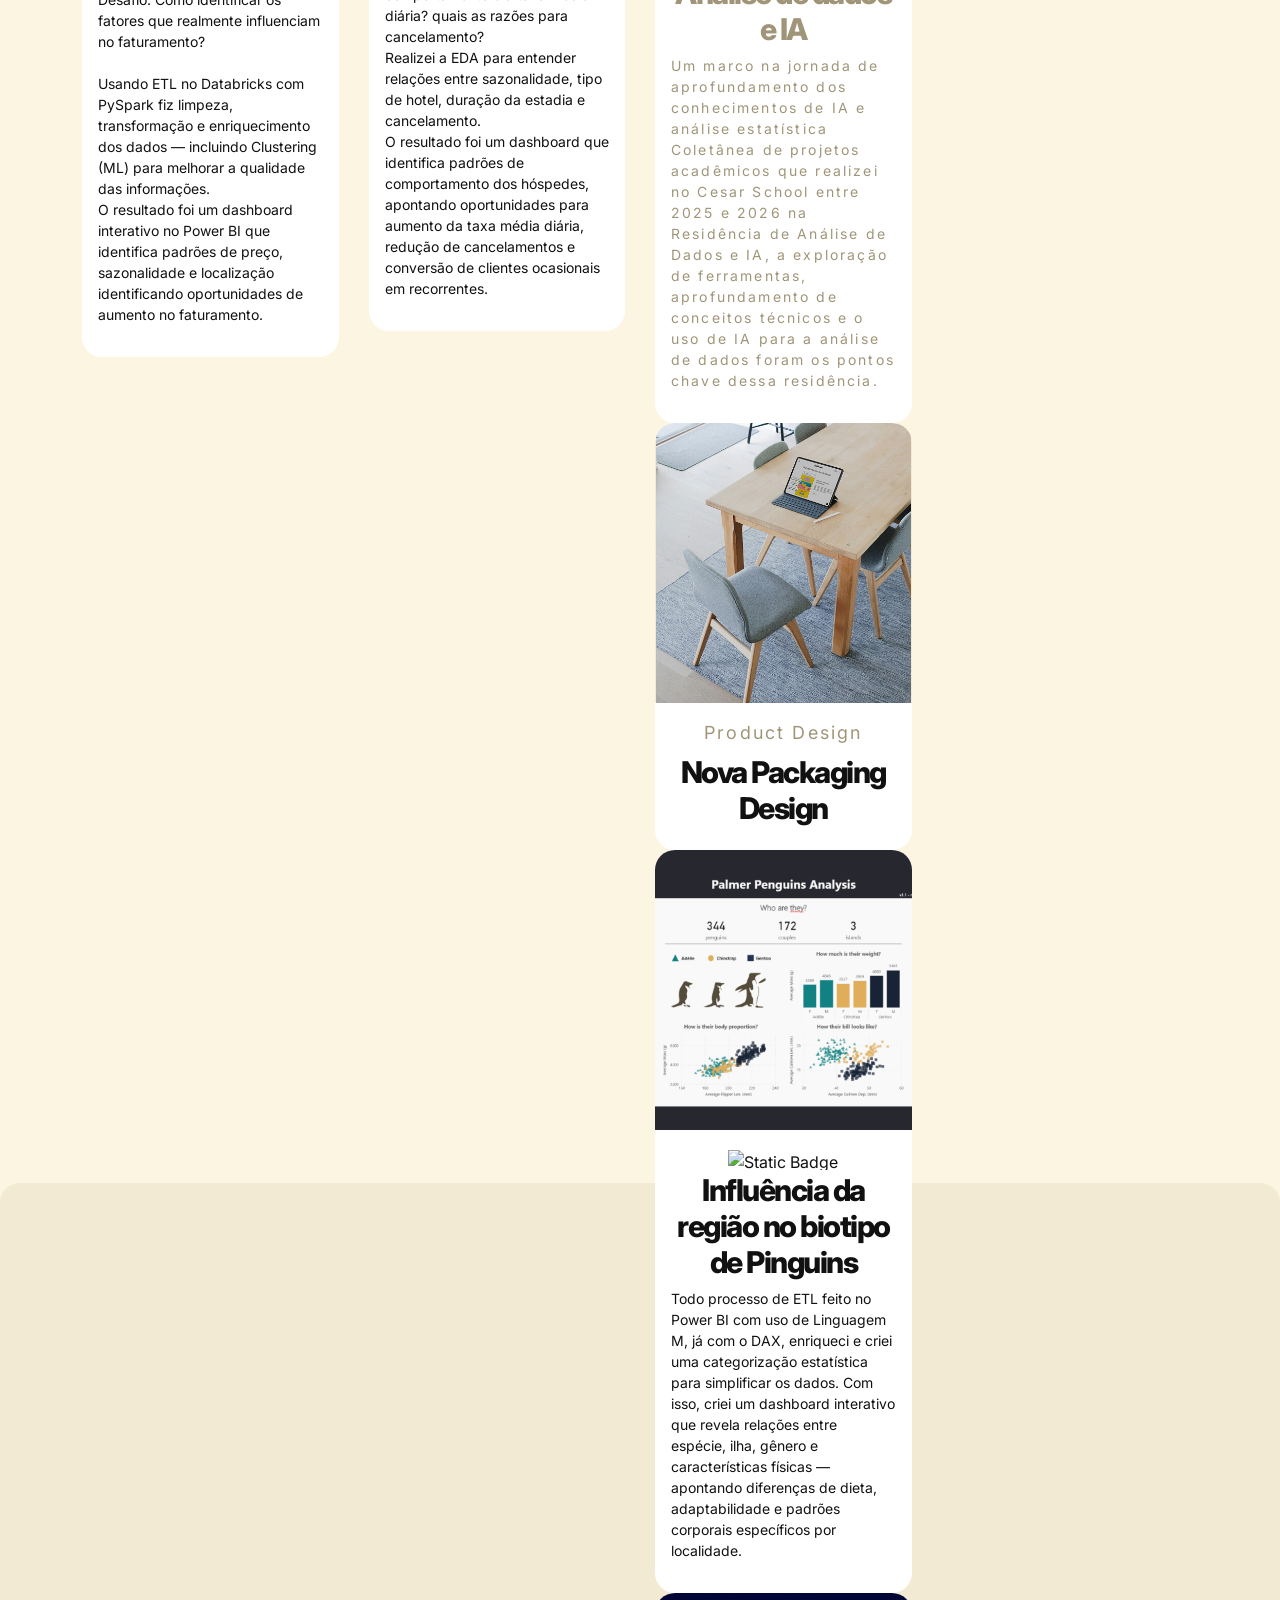
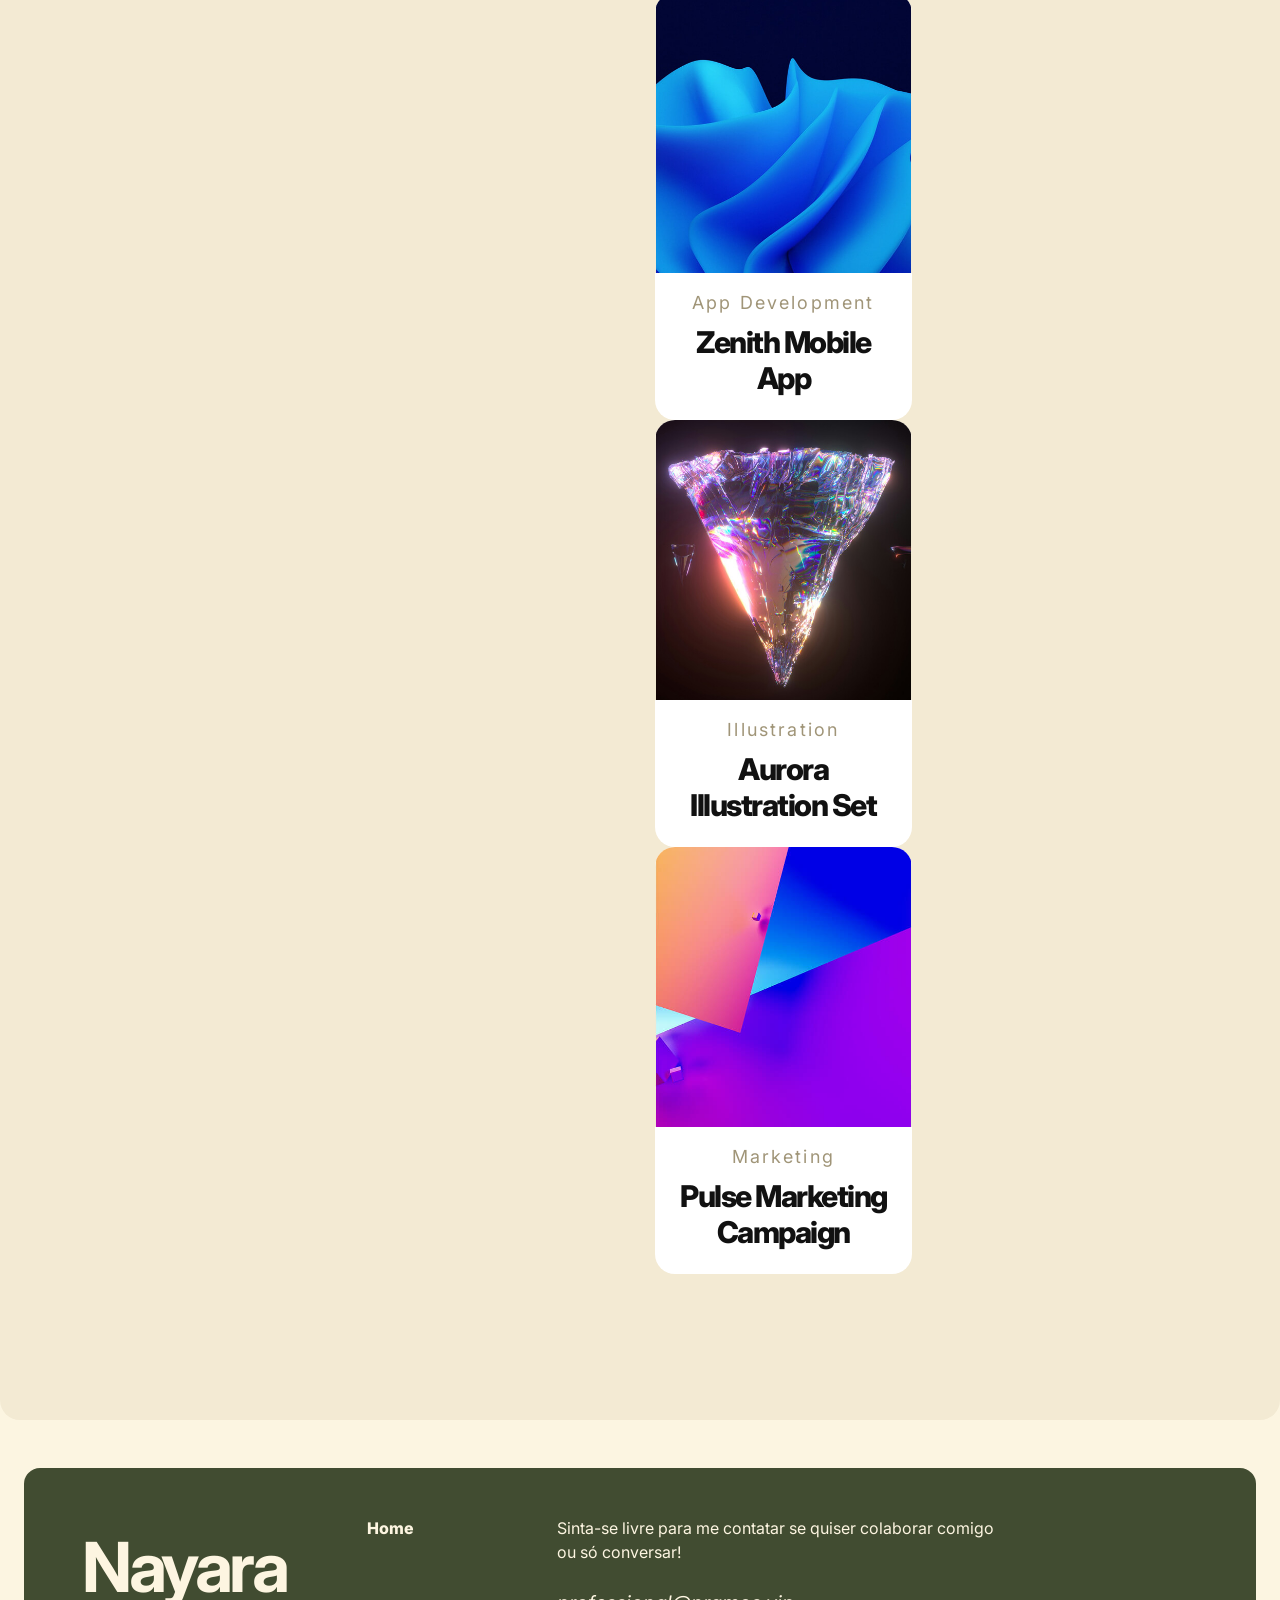
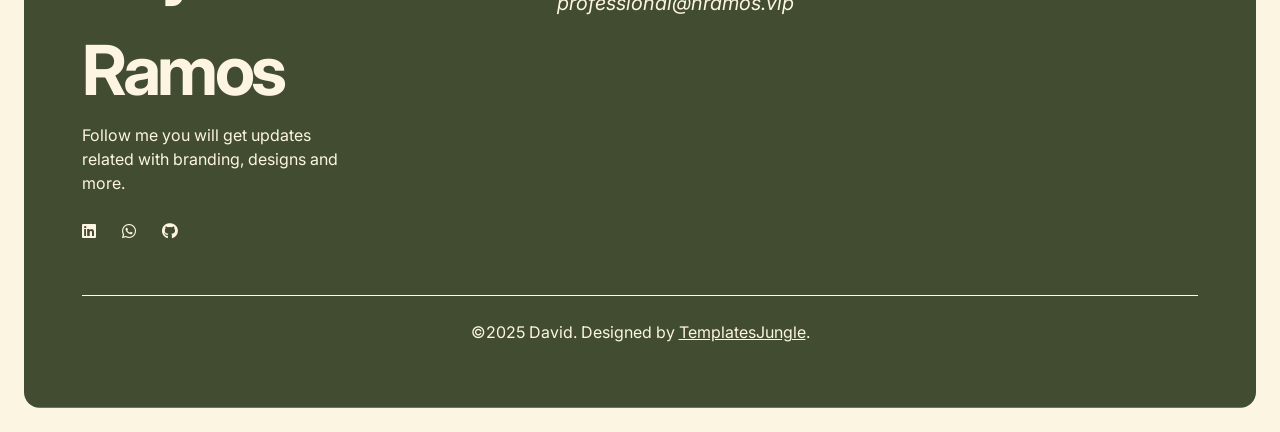
==== commit 332100fd: "Update index.html" ====
--- a/index.html
+++ b/index.html
@@ -501,9 +501,9 @@
               <div class="card-body text-center">
                 <div class="date-text mb-2">
 					<div>
-					<img alt="Static Badge" src="https://img.shields.io/badge/Scikit Learn-10a7e3">
-					<img alt="Static Badge" src="https://img.shields.io/badge/DataStudio-5e86cc">
-				    <img alt="Static Badge" src="https://img.shields.io/badge/SQL-e09738"> <b>  +</b>
+						<img alt="Static Badge" src="https://img.shields.io/badge/Scikit Learn-10a7e3">
+						<img alt="Static Badge" src="https://img.shields.io/badge/DataStudio-5e86cc">
+					    <img alt="Static Badge" src="https://img.shields.io/badge/SQL-e09738">
 					</div>
                 <h3 class="subtitle">Projetos Acadêmicos de Análise de dados e IA</h3>
 					<p class="project-desc"> Um marco na jornada de aprofundamento dos conhecimentos de IA e análise estatística<br />
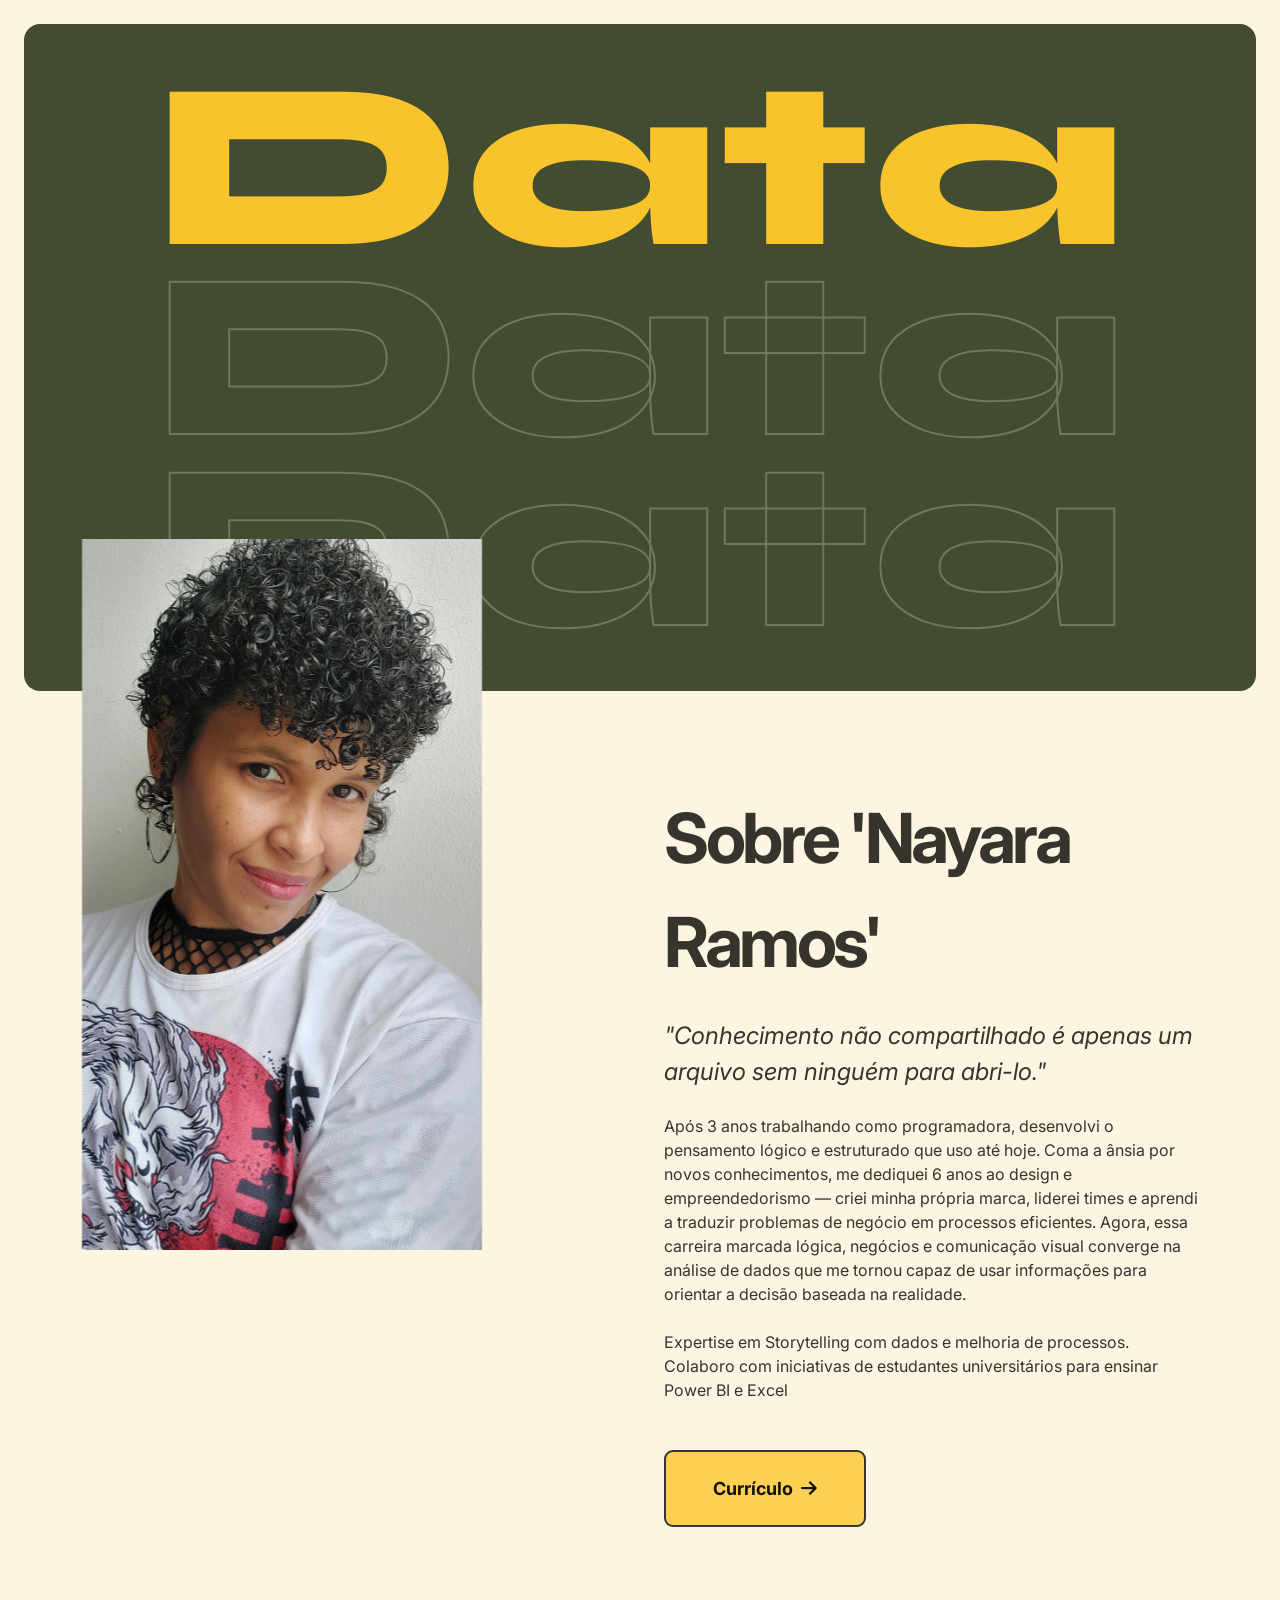
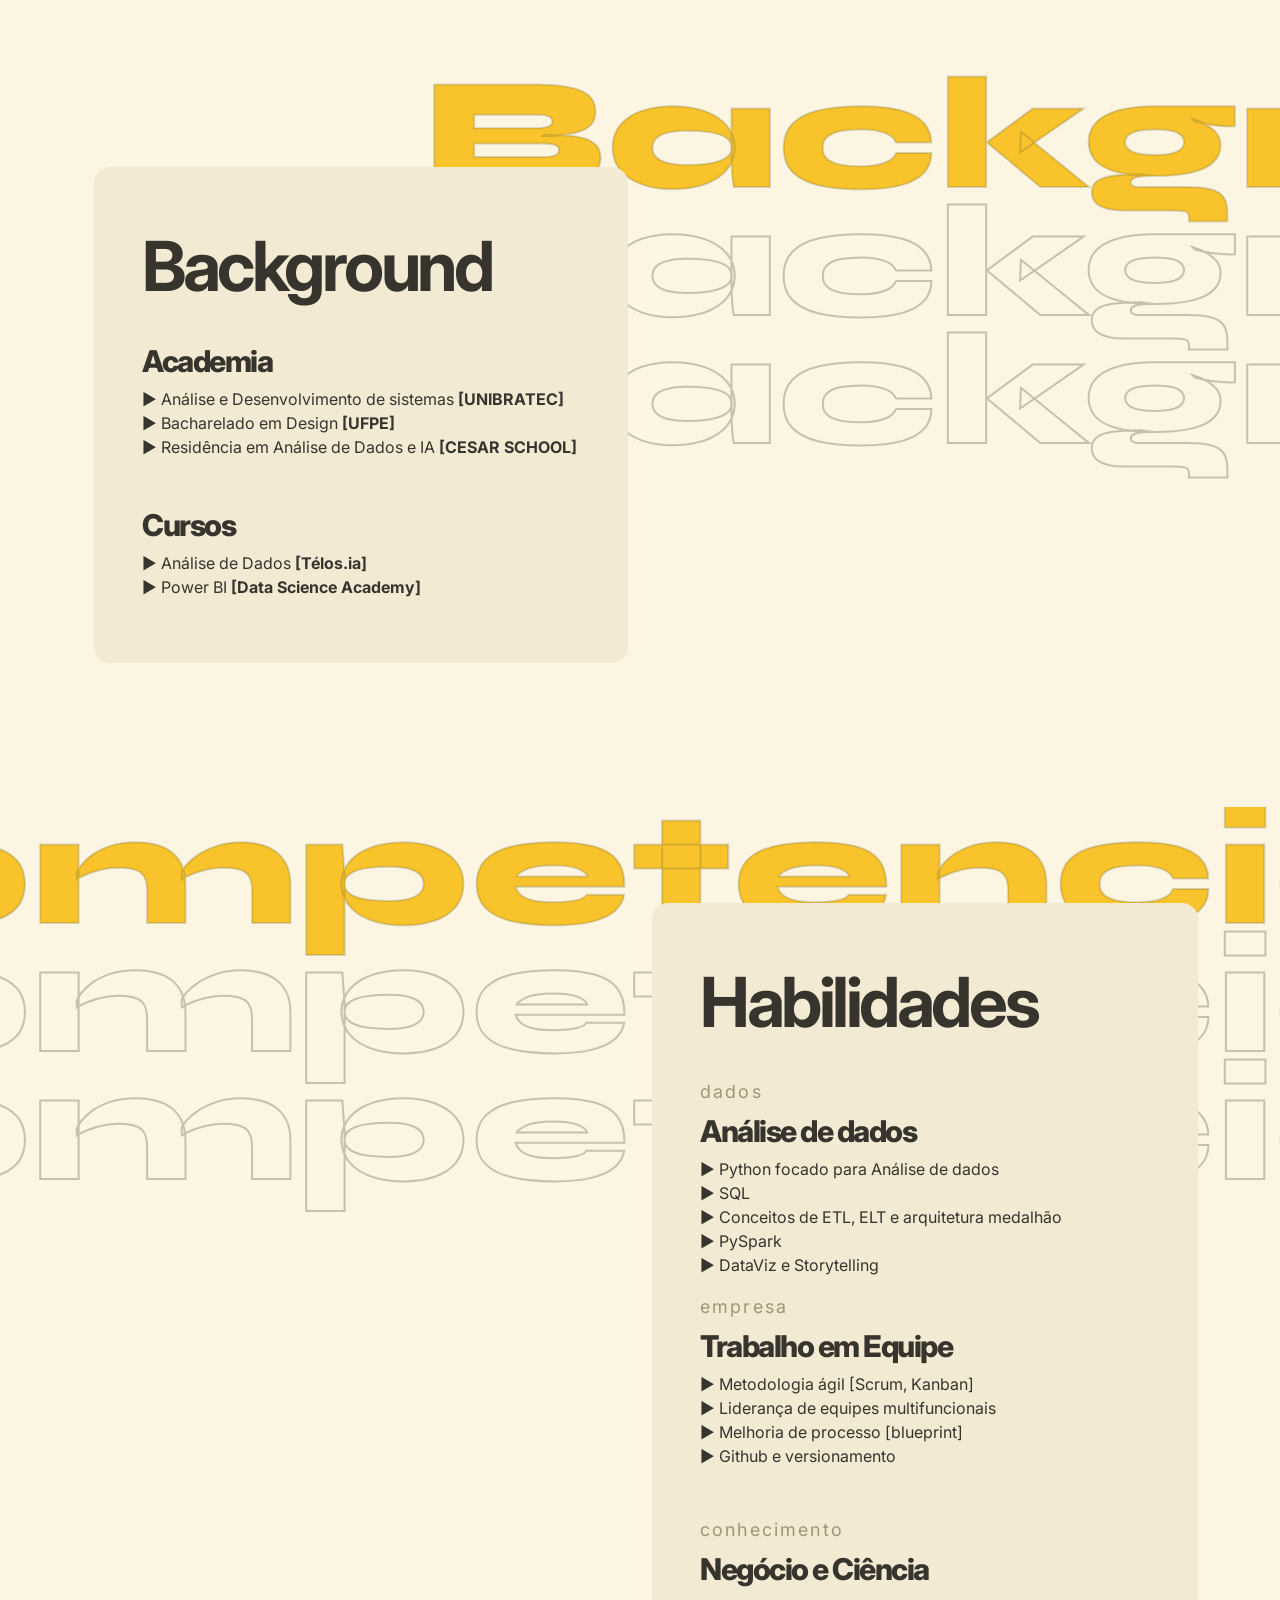
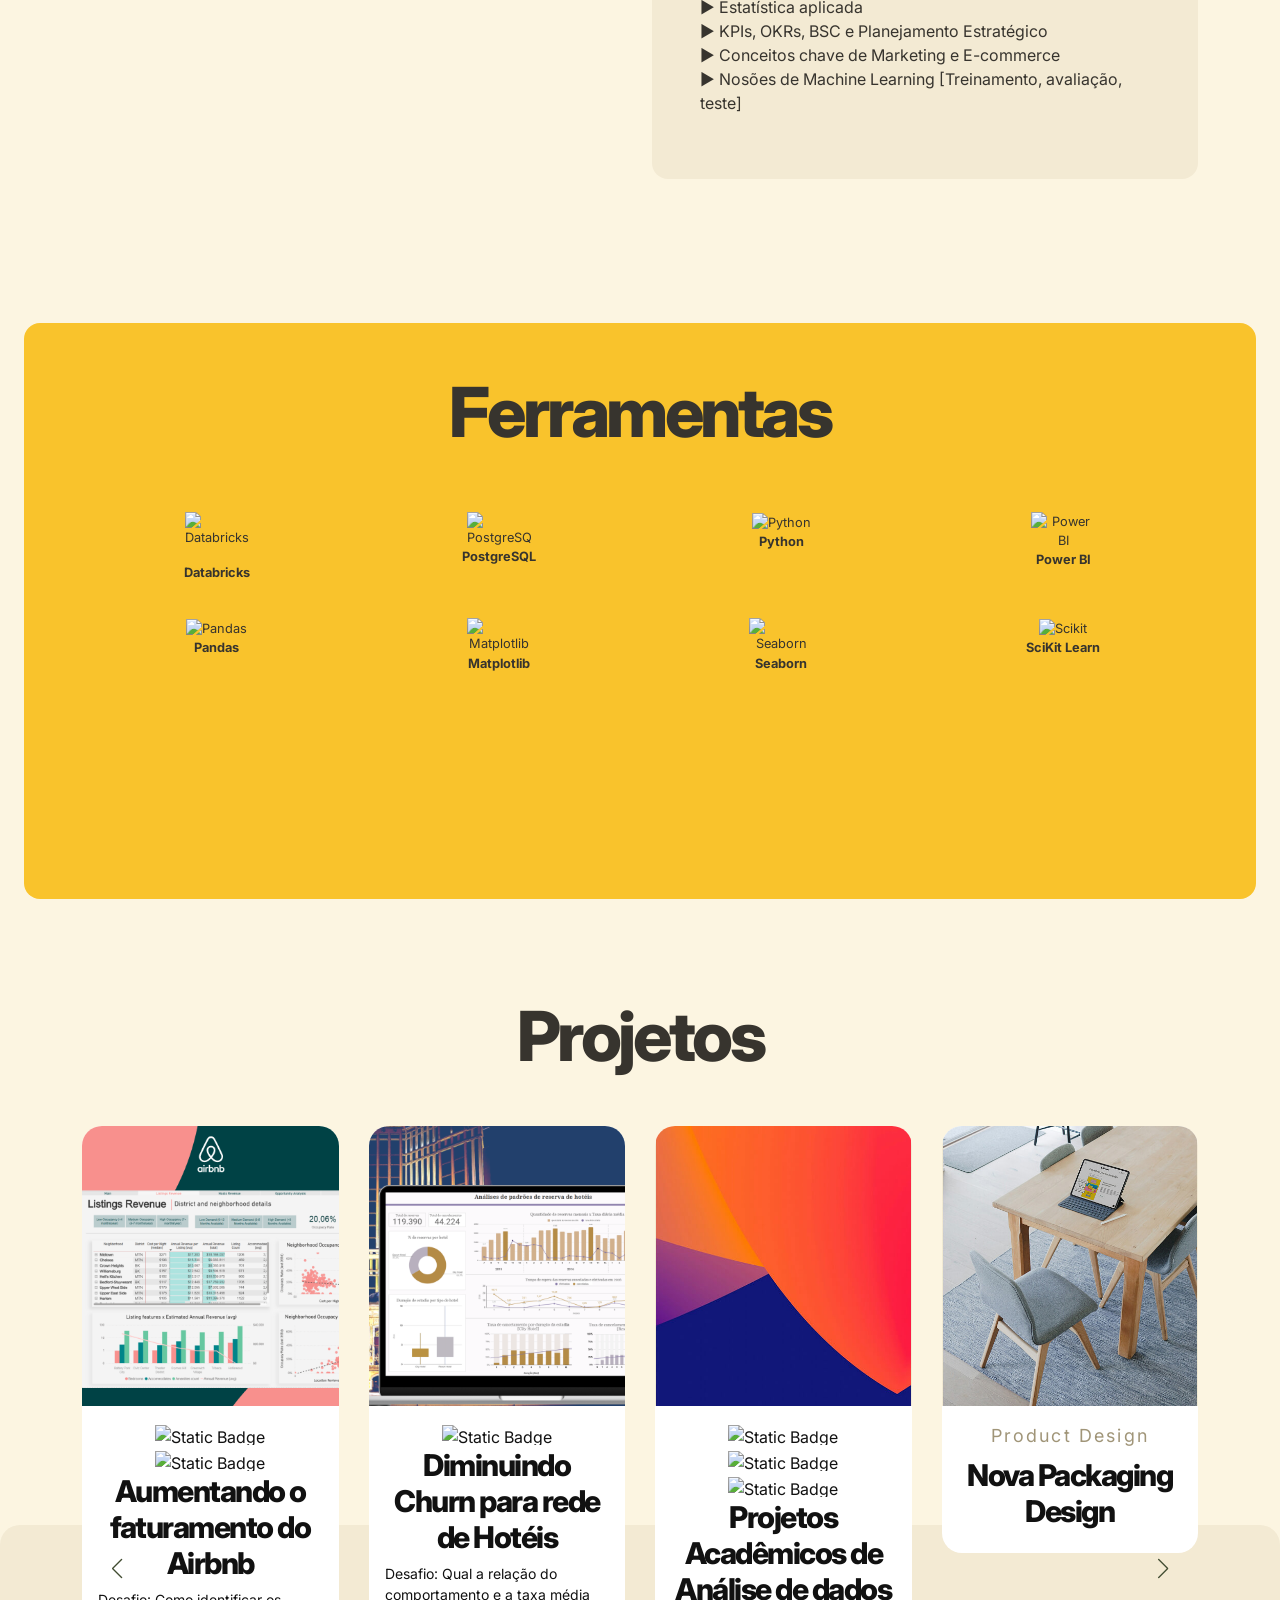
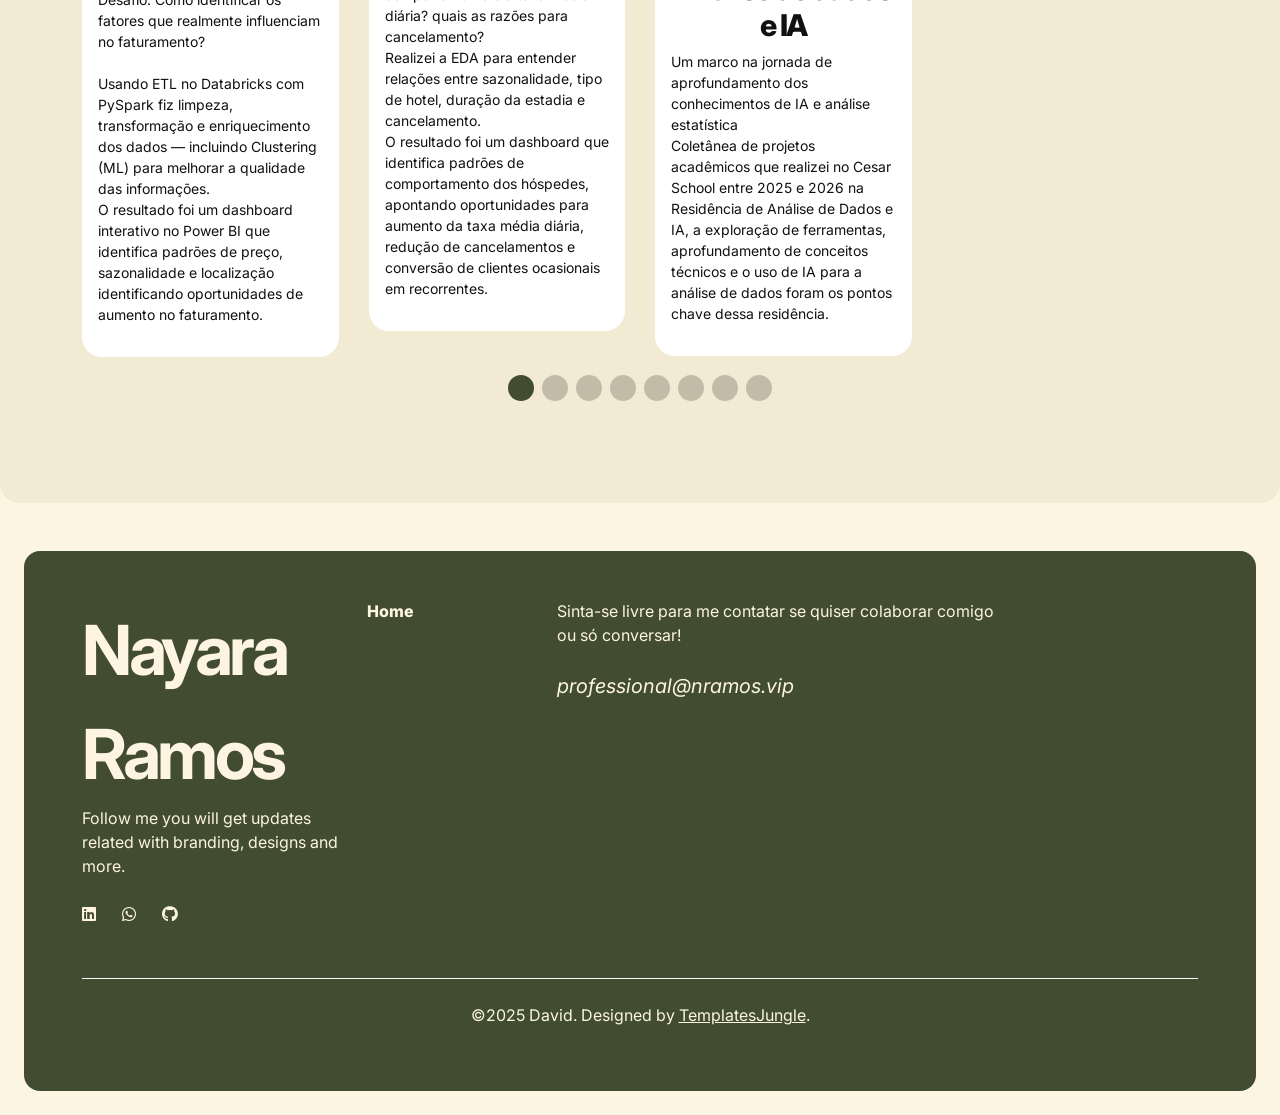
==== commit 9f9482f8: "Update index.html" ====
--- a/index.html
+++ b/index.html
@@ -499,7 +499,6 @@
             <div class="card card-custom">
               <img src="images/RADI_cesar.jpg" class="img-fluid card-image" alt="Tech Conference 2023" />
               <div class="card-body text-center">
-                <div class="date-text mb-2">
 					<div>
 						<img alt="Static Badge" src="https://img.shields.io/badge/Scikit Learn-10a7e3">
 						<img alt="Static Badge" src="https://img.shields.io/badge/DataStudio-5e86cc">
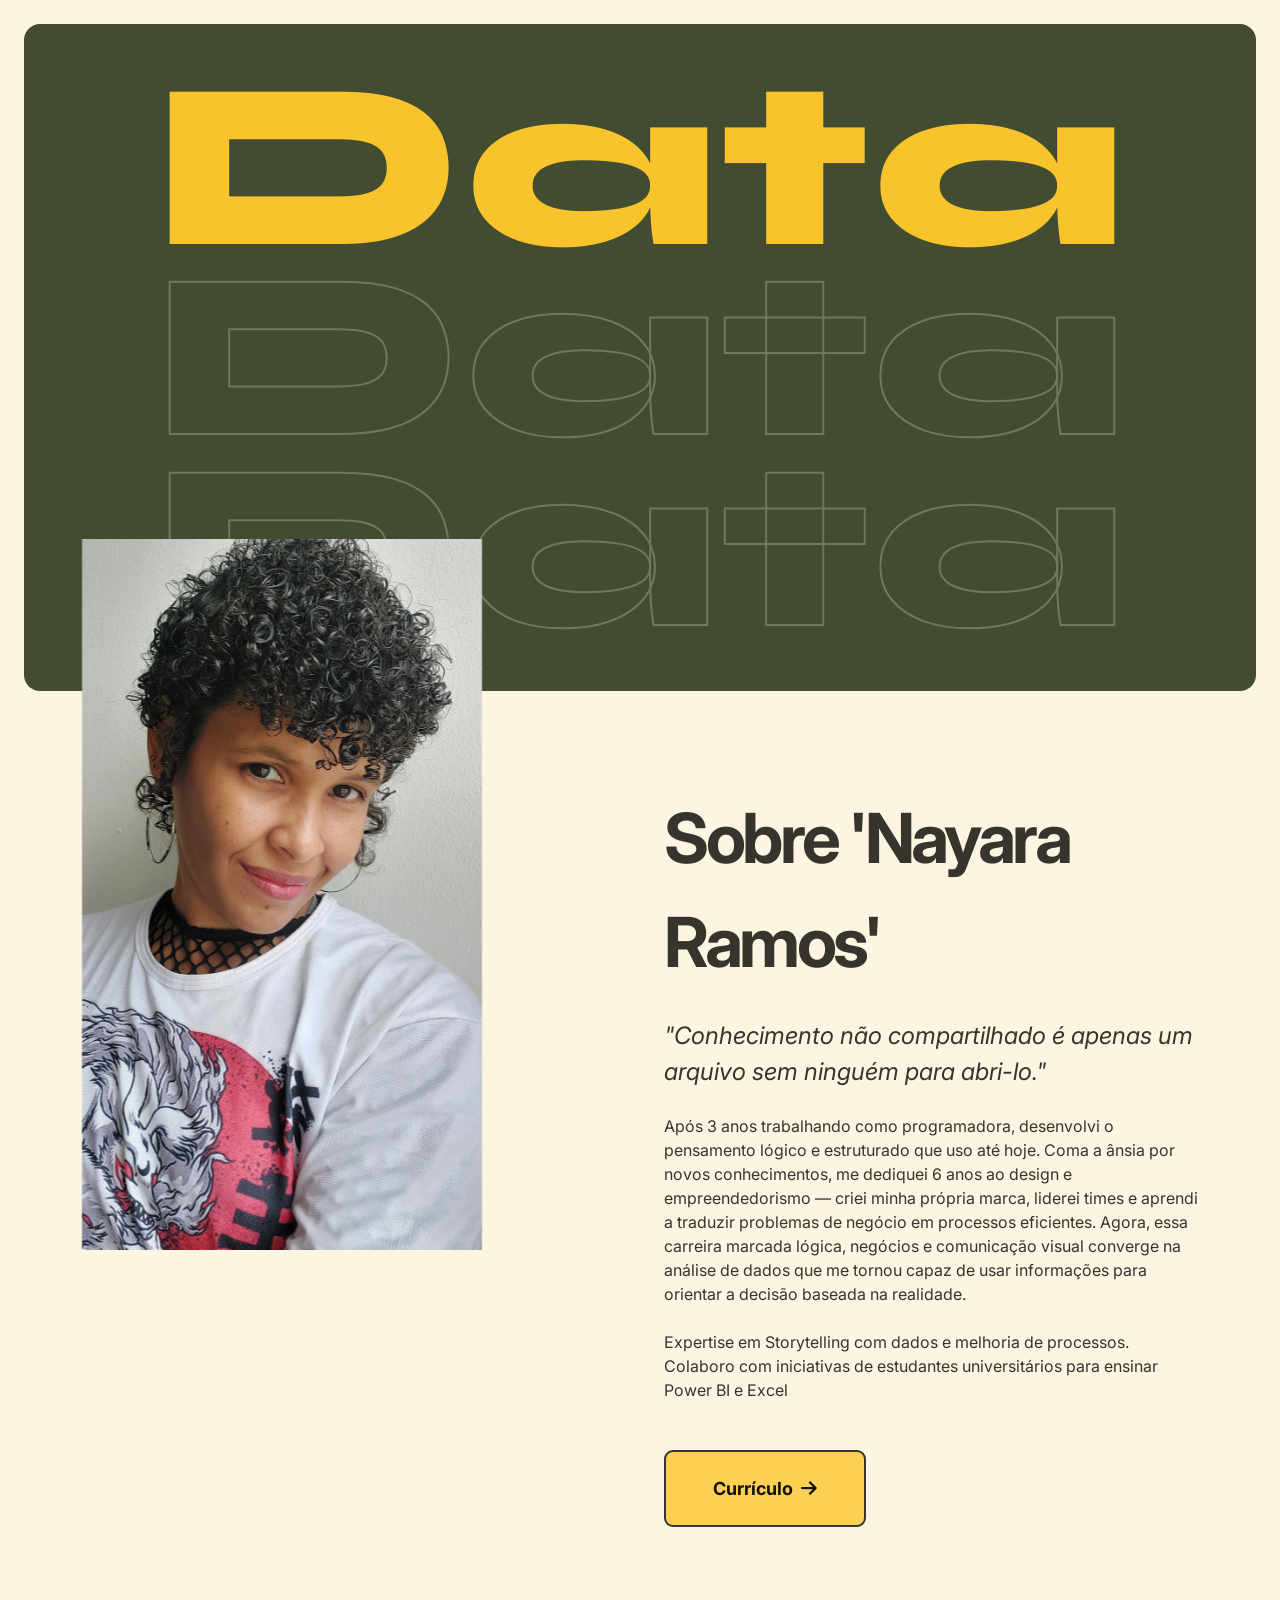
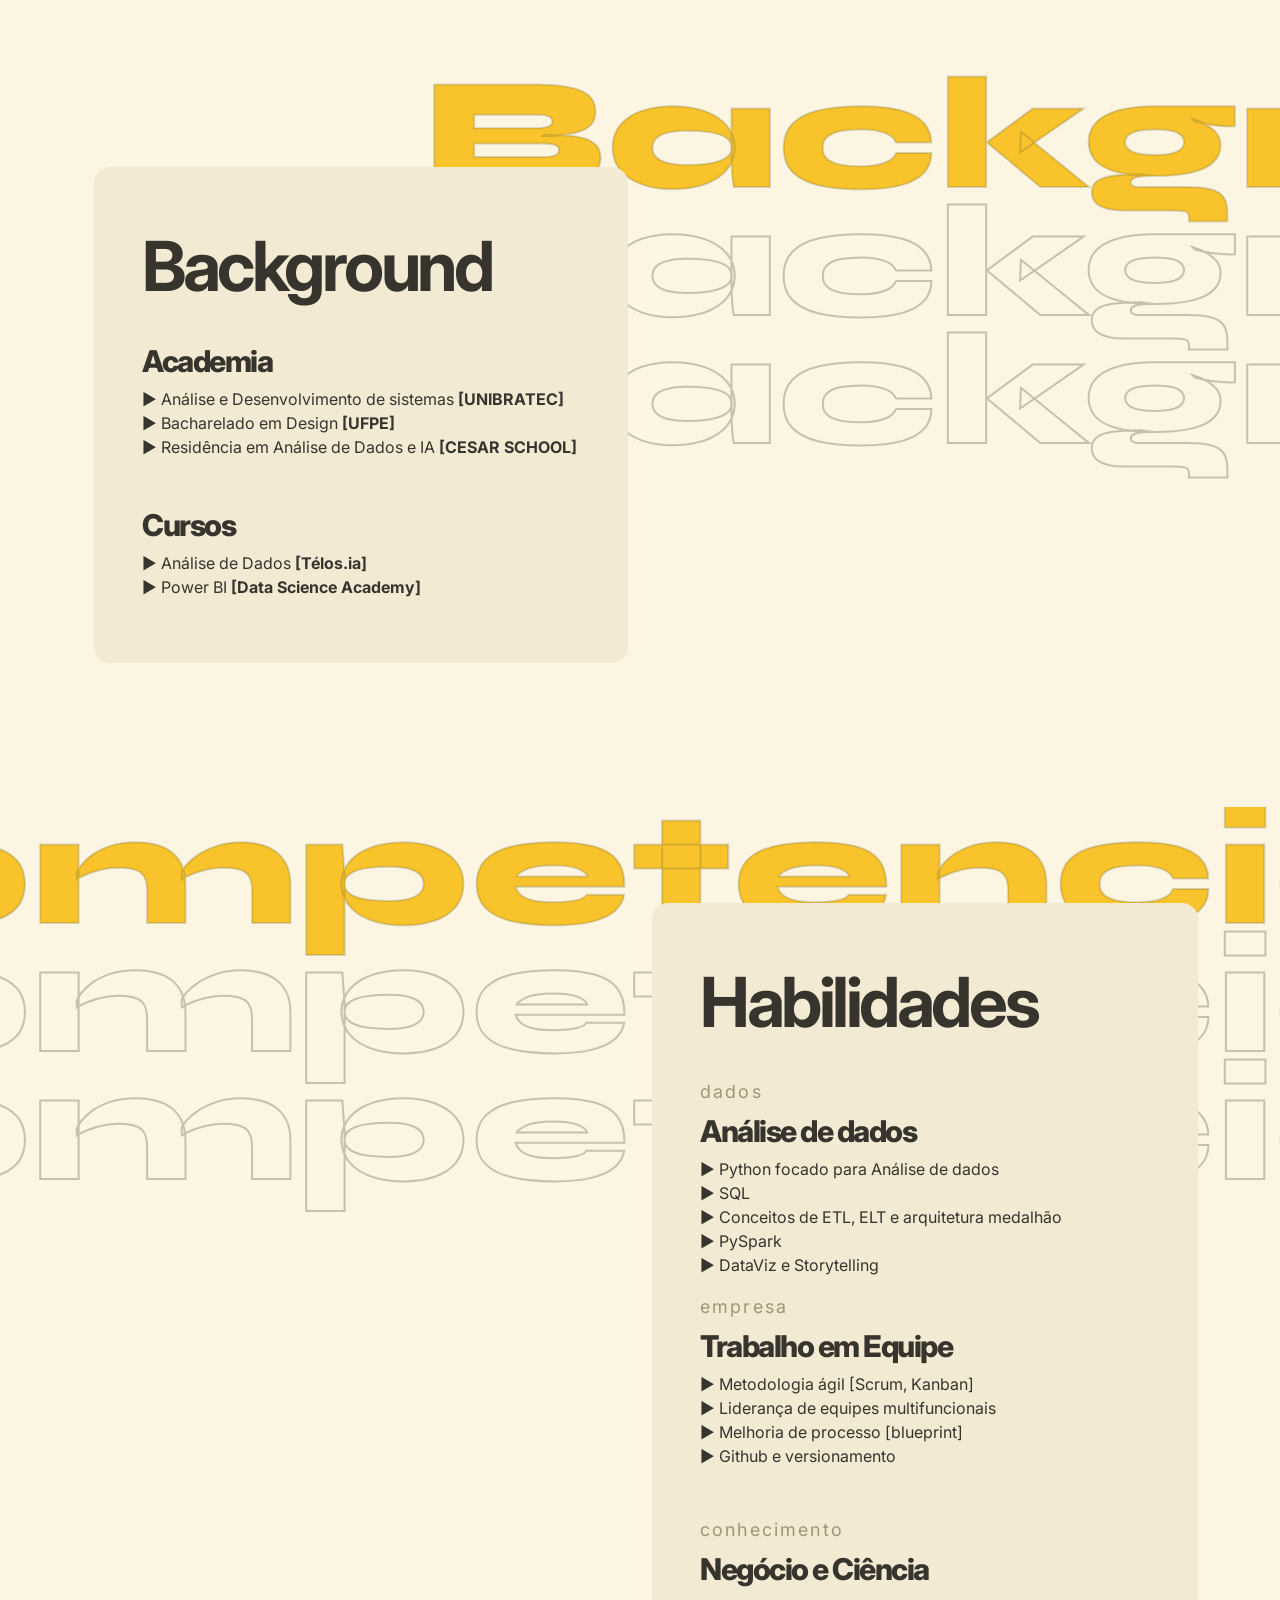
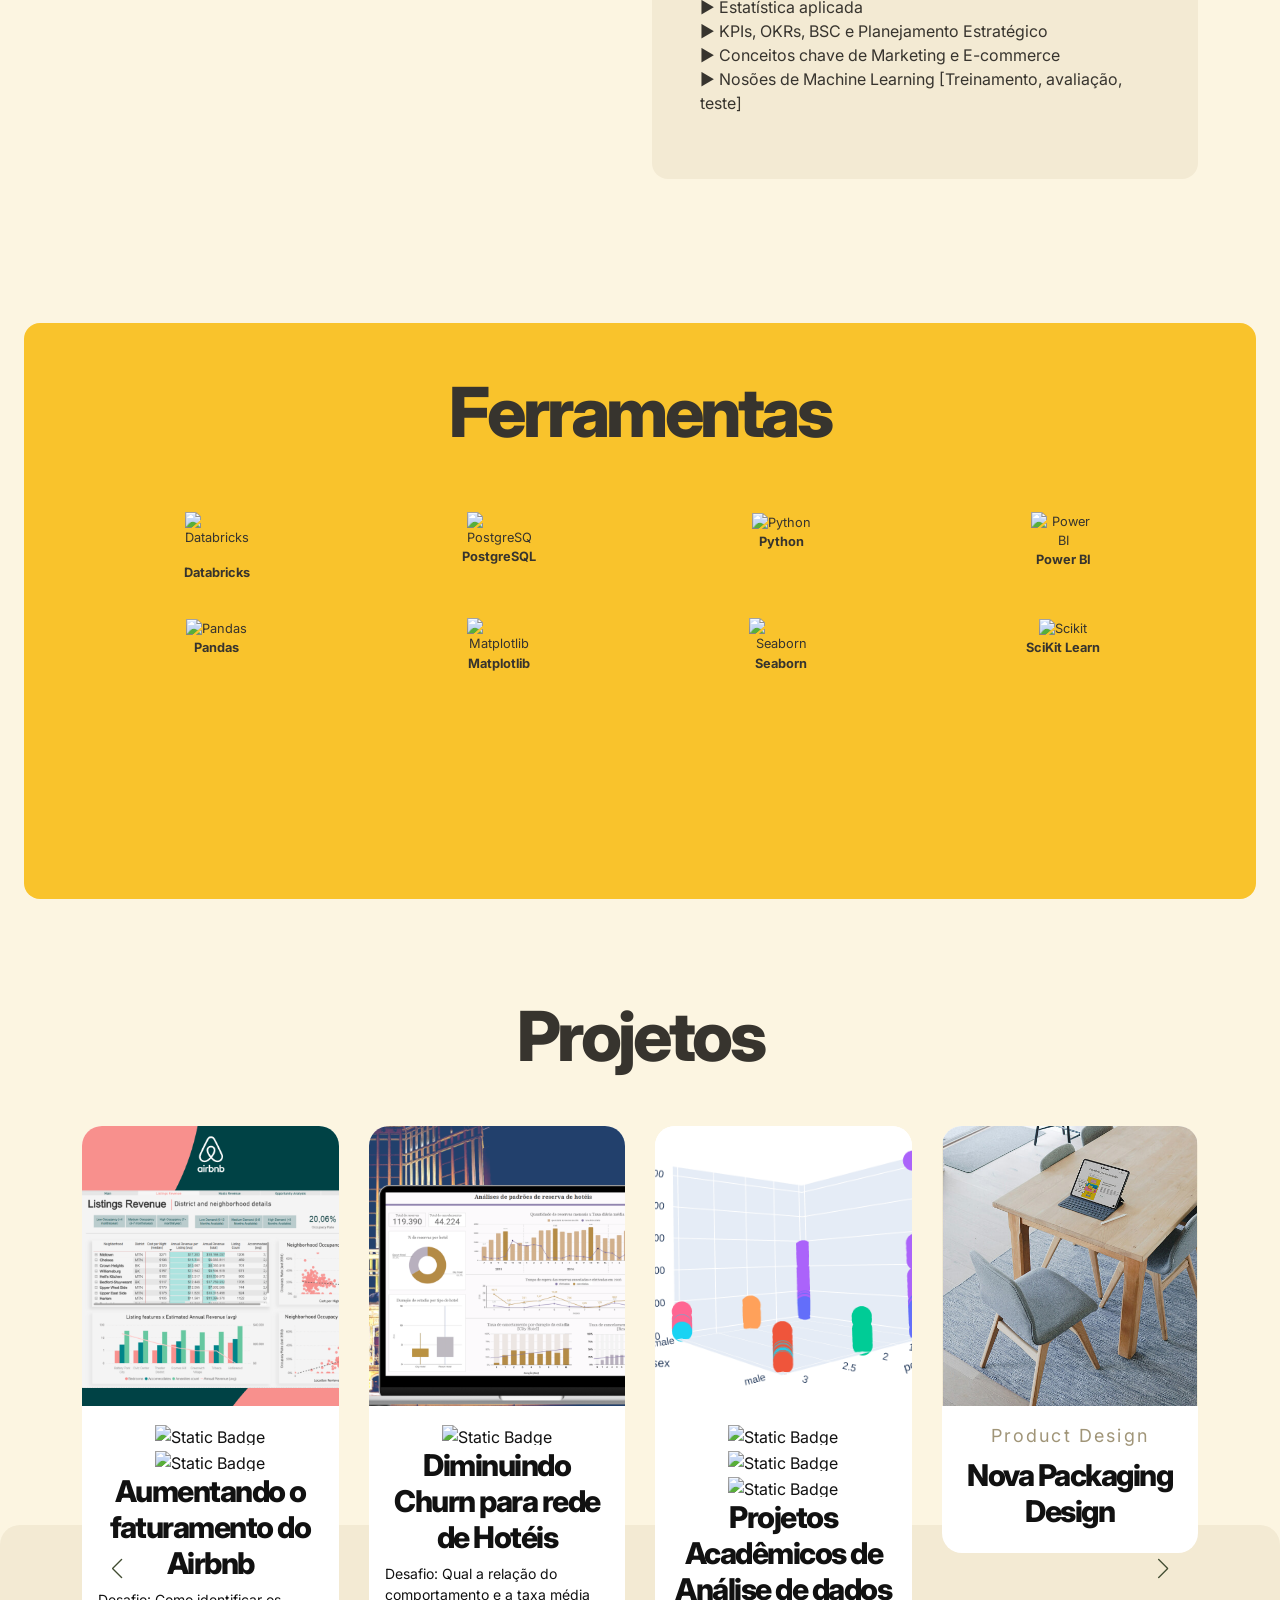
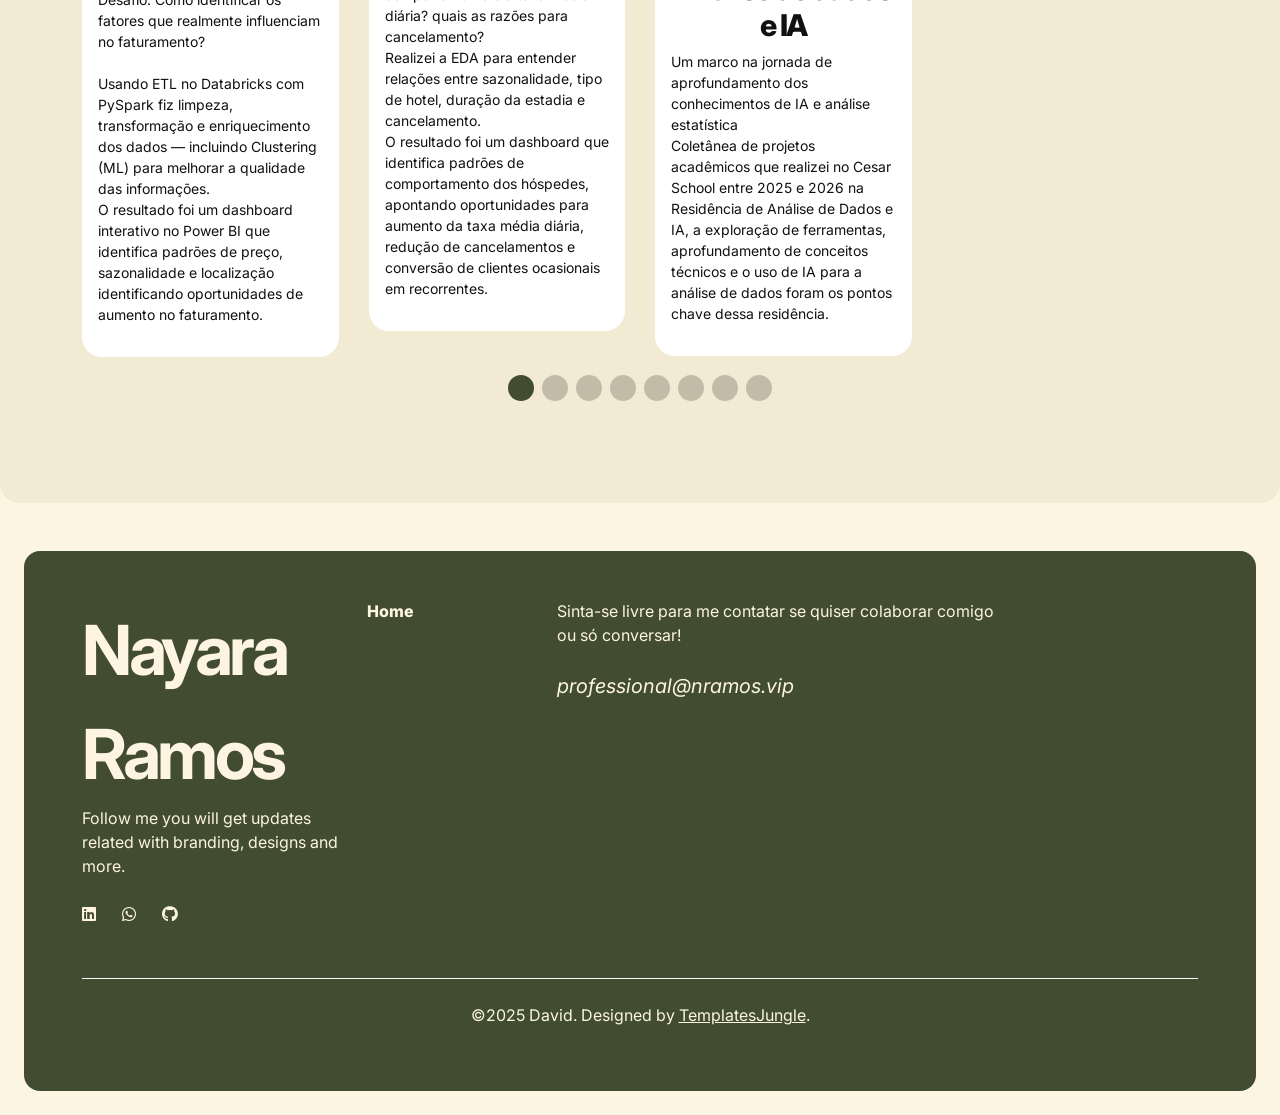
==== commit 030a0781: "Update index.html" ====
--- a/index.html
+++ b/index.html
@@ -497,7 +497,7 @@
 
           <div class="swiper-slide">
             <div class="card card-custom">
-              <img src="images/RADI_cesar.jpg" class="img-fluid card-image" alt="Tech Conference 2023" />
+              <img src="images/RADI_cesar.png" class="img-fluid card-image" alt="Tech Conference 2023" />
               <div class="card-body text-center">
 					<div>
 						<img alt="Static Badge" src="https://img.shields.io/badge/Scikit Learn-10a7e3">
